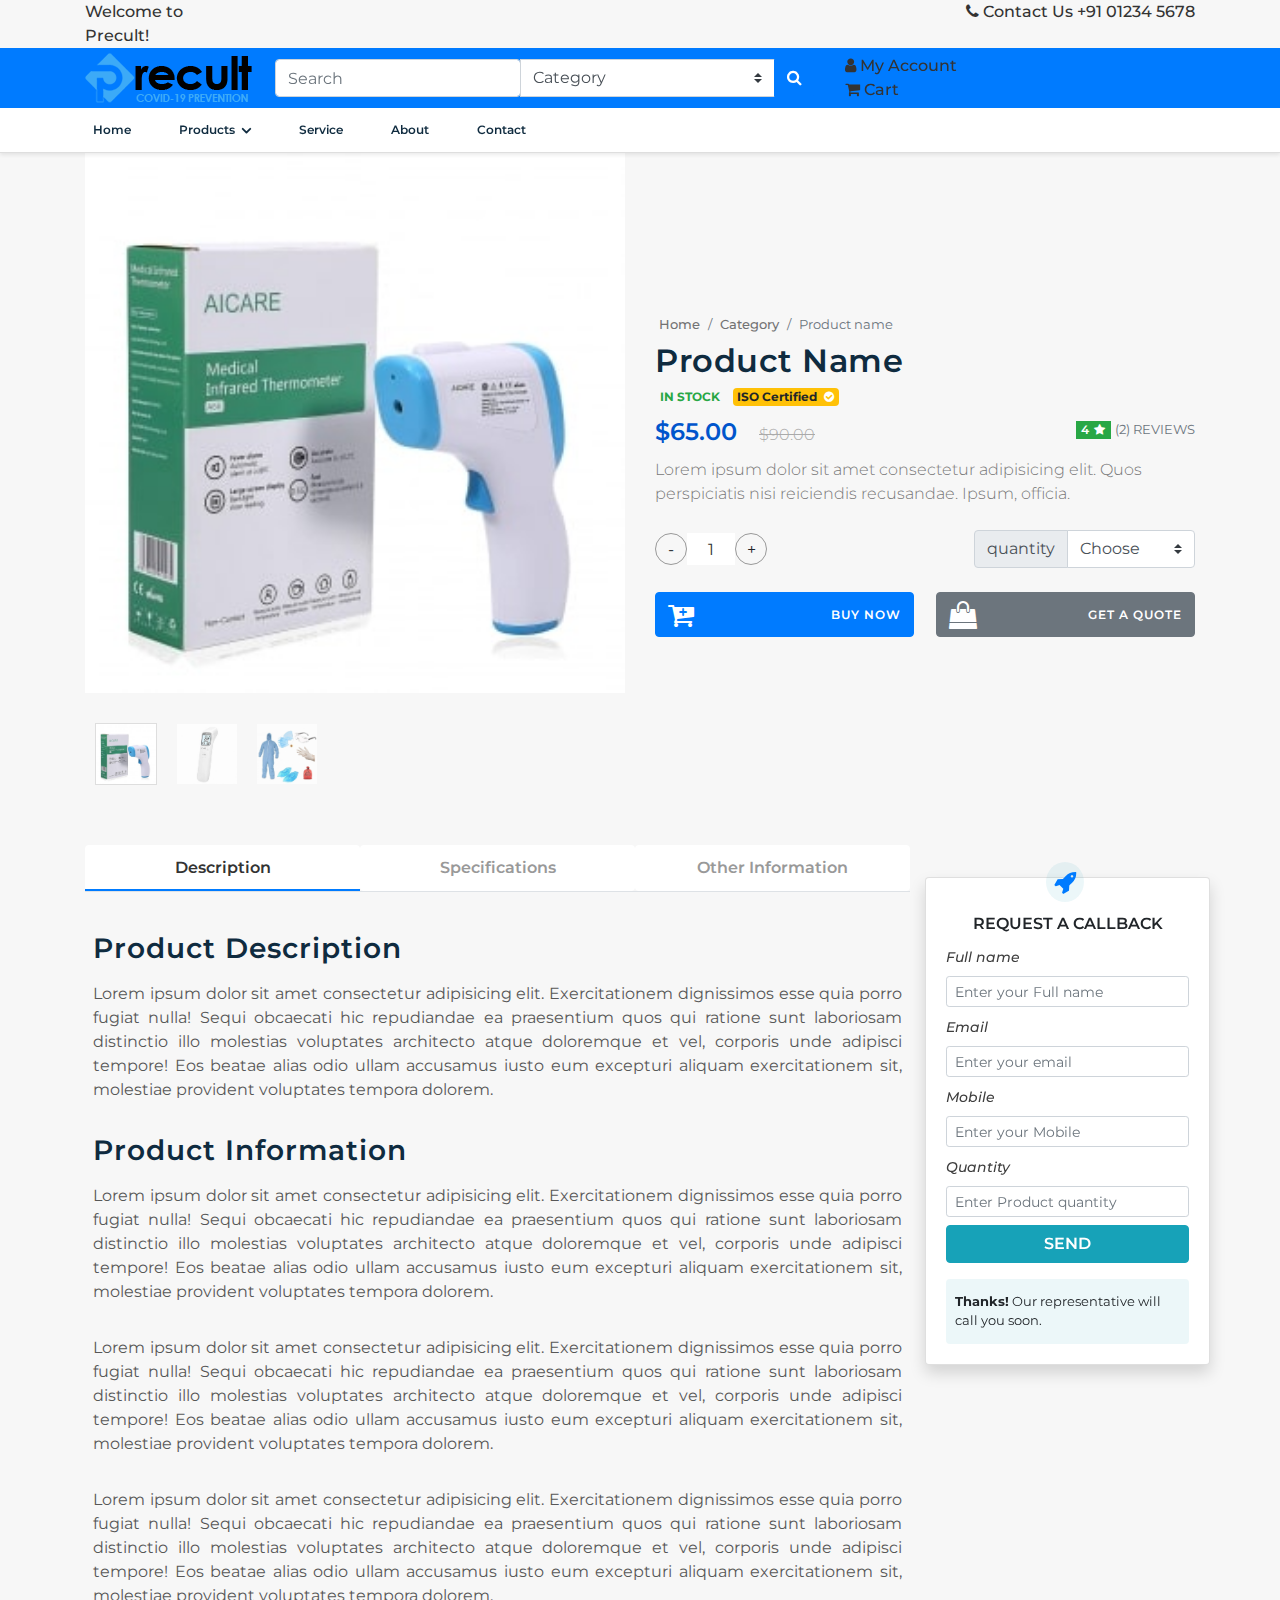
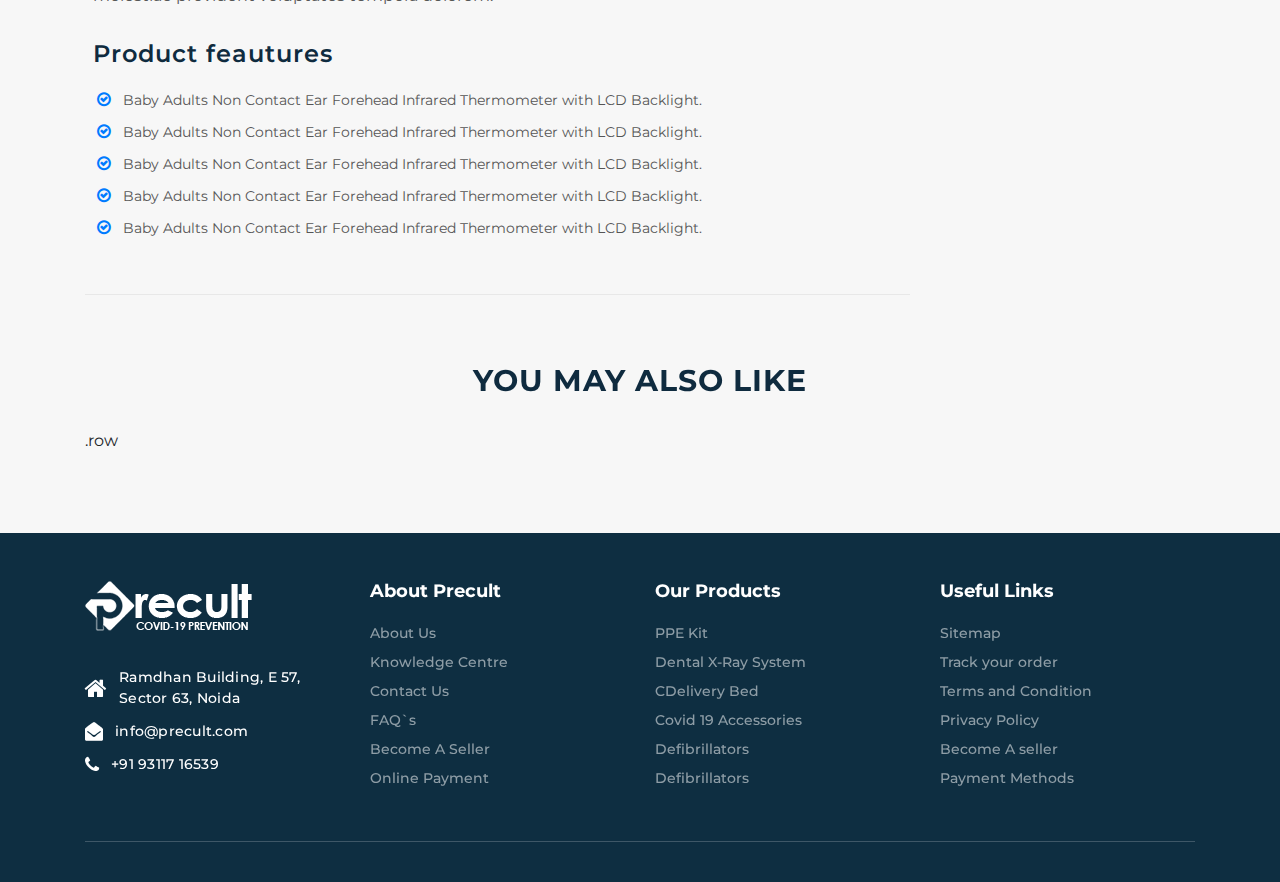
==== product.html @ 6c875022 "Initial commit" ====
<!DOCTYPE html>
<html lang="en">

<head>
    <meta charset="UTF-8">
    <meta name="viewport" content="width=device-width, initial-scale=1.0">
    <title>Precult - Title Home page</title>
    <!--bootstrap css -->
    <link rel="stylesheet" href="style/bootstrap.min.css">
    <!--owl carousel -->
    <link rel="stylesheet" href="style/owl.carousel.min.css">
    <!-- fonts -->
    <link href="https://fonts.googleapis.com/css2?family=Montserrat:wght@300;400;500;600;700&display=swap"
        rel="stylesheet">
    <!--stylesheets-->
    <link rel="stylesheet" href="style/main.css">
    <!-- font awesome  -->
    <link rel="stylesheet" href="https://stackpath.bootstrapcdn.com/font-awesome/4.7.0/css/font-awesome.min.css">
</head>

<body>
    <header>
        <!-- header starts here  -->
        <div class="top-header">
            <div class="container">
                <div class="row">
                    <div class="col-lg-2 text-left">
                        <a href="./" class="top-link">Welcome to Precult!</a>
                    </div>
                    <div class="col-lg-4 ml-auto text-right">
                        <a href="#" class="top-link contact"><i class="fa fa-phone"></i> Contact Us <span>+91 01234
                                5678</span></a>
                    </div>
                </div>
            </div>
        </div>
        <div class="main-header">
            <div class="container">
                <div class="row align-items-center">
                    <div class="col-lg-2">
                        <!-- logo -->
                        <div class="logo">
                            <picture>
                                <a href="./">
                                    <img src="./assets/img/logo.png" alt="Logo">
                                </a>
                            </picture>
                        </div>
                    </div>
                    <div class="col-lg-6">
                        <!--- form search-->
                        <div class="form-search">
                            <form action="#search" method="get">
                                <div class="input-group">
                                    <div class="input-group-prepend">
                                        <input type="text" class="form-control" placeholder="Search"
                                            aria-label="Search keywords terms here precult" name="search-keywords"
                                            id="">
                                    </div>
                                    <select class="custom-select" id="inputGroupSelect01">
                                        <option selected>Category</option>
                                        <option value="1">Tools</option>
                                        <option value="2">Covid 19</option>
                                        <option value="3">Machinery</option>
                                        <option value="4">Medical</option>
                                    </select>
                                    <div class="input-group-append">
                                        <button type="submit" class="btn btn-primary"><i
                                                class="fa fa-search"></i></button>
                                    </div>
                                </div>
                            </form>
                        </div>
                    </div>
                    <div class="col-lg-4">
                        <div class="right-nav">
                            <div class="s-nav-item">



                                <a href="javascript:void(0)" class="s-link">
                                    <span>
                                        <i class="fa-user fa"></i>
                                    </span>
                                    My Account
                                </a>
                            </div>
                            <div class="s-nav-item">

                                <a href="javascript:void(0)" class="s-link dropdown">
                                    <span>
                                        <i class="fa-shopping-cart fa"></i>
                                    </span>
                                    Cart
                                </a>

                            </div>
                        </div>
                    </div>
                </div>
            </div>
        </div>
        <div class="sub-header">
            <nav class="navbar navbar-expand-lg navbar-light">
                <div class="container">
                    <button class="navbar-toggler" type="button" data-toggle="collapse" data-target="#subheader"
                        aria-controls="navbarNavDropdown" aria-expanded="false" aria-label="Toggle navigation">
                        <span class="navbar-toggler-icon"></span>
                    </button>
                    <div class="collapse navbar-collapse" id="subheader">
                        <ul class="navbar-nav">
                            <li class="nav-item active">
                                <a class="nav-link" href="./">Home <span class="sr-only">(current)</span></a>
                            </li>
                            <li class="nav-item dropdown dropper">
                                <a class="nav-link dropdown-toggle" href="#" id="dropdown-cat" role="button"
                                    data-toggle="dropdown" aria-haspopup="true" aria-expanded="false">
                                    Products
                                </a>
                                <!--- dropdown menu-->
                                <div class="dropdown-menu dropdown-wide" aria-labelledby="dropdown-cat">
                                    <div class="mega-menu px-3">
                                        <div class="container">
                                            <div class="row">
                                                <div class="col-md-3 col-sm-6">
                                                    <h5 class="header"><i class="fa fa-cogs"></i> Machine</h5>
                                                    <ul class="nav flex-column">
                                                        <li class="nav-item">
                                                            <a href="#" class="nav-link">
                                                                CT Scan
                                                            </a>
                                                        </li>
                                                        <li class="nav-item">
                                                            <a href="#" class="nav-link">
                                                                CT Scan
                                                            </a>
                                                        </li>
                                                        <li class="nav-item">
                                                            <a href="#" class="nav-link">
                                                                CT Scan
                                                            </a>
                                                        </li>
                                                        <li class="nav-item">
                                                            <a href="#" class="nav-link">
                                                                CT Scan
                                                            </a>
                                                        </li>
                                                        <li class="nav-item">
                                                            <a href="#" class="nav-link">
                                                                Xray Scan
                                                            </a>
                                                        </li>
                                                        <li class="nav-item">
                                                            <a href="#" class="nav-link">
                                                                MRI Machine
                                                            </a>
                                                        </li>
                                                        <li class="nav-item">
                                                            <a href="#" class="nav-link">
                                                                Pulsometer
                                                            </a>
                                                        </li>
                                                        <li class="nav-item">
                                                            <a href="#" class="nav-link">
                                                                See all <i class="fa fa-long-arrow-right"></i>
                                                            </a>
                                                        </li>
                                                    </ul>
                                                </div>
                                                <div class="col-md-3 col-sm-6">
                                                    <h5 class="header"><i class="fa fa-sun-o"></i> Covid 19</h5>
                                                    <ul class="nav flex-column">
                                                        <li class="nav-item">
                                                            <a href="#" class="nav-link">
                                                                CT Scan
                                                            </a>
                                                        </li>
                                                        <li class="nav-item">
                                                            <a href="#" class="nav-link">
                                                                Xray Scan
                                                            </a>
                                                        </li>
                                                        <li class="nav-item">
                                                            <a href="#" class="nav-link">
                                                                MRI Machine
                                                            </a>
                                                        </li>
                                                        <li class="nav-item">
                                                            <a href="#" class="nav-link">
                                                                Pulsometer
                                                            </a>
                                                        </li>
                                                        <li class="nav-item">
                                                            <a href="#" class="nav-link">
                                                                See all <i class="fa fa-long-arrow-right"></i>
                                                            </a>
                                                        </li>
                                                    </ul>
                                                </div>
                                                <div class="col-md-3 col-sm-6">
                                                    <h5 class="header"><i class="fa fa-cog"></i> Equipment</h5>
                                                    <ul class="nav flex-column">
                                                        <li class="nav-item">
                                                            <a href="#" class="nav-link">
                                                                CT Scan
                                                            </a>
                                                        </li>
                                                        <li class="nav-item">
                                                            <a href="#" class="nav-link">
                                                                Xray Scan
                                                            </a>
                                                        </li>
                                                        <li class="nav-item">
                                                            <a href="#" class="nav-link">
                                                                MRI Machine
                                                            </a>
                                                        </li>
                                                        <li class="nav-item">
                                                            <a href="#" class="nav-link">
                                                                Pulsometer
                                                            </a>
                                                        </li>
                                                        <li class="nav-item">
                                                            <a href="#" class="nav-link">
                                                                See all <i class="fa fa-long-arrow-right"></i>
                                                            </a>
                                                        </li>
                                                    </ul>
                                                </div>
                                                <div class="col-md-3 col-sm-6">
                                                    <h5 class="header"><i class="fa fa-cog"></i> Refurbished</h5>
                                                    <ul class="nav flex-column">
                                                        <li class="nav-item">
                                                            <a href="#" class="nav-link">
                                                                CT Scan
                                                            </a>
                                                        </li>
                                                        <li class="nav-item">
                                                            <a href="#" class="nav-link">
                                                                Xray Scan
                                                            </a>
                                                        </li>
                                                        <li class="nav-item">
                                                            <a href="#" class="nav-link">
                                                                MRI Machine
                                                            </a>
                                                        </li>
                                                        <li class="nav-item">
                                                            <a href="#" class="nav-link">
                                                                Pulsometer
                                                            </a>
                                                        </li>
                                                        <li class="nav-item">
                                                            <a href="#" class="nav-link">
                                                                See all <i class="fa fa-long-arrow-right"></i>
                                                            </a>
                                                        </li>
                                                    </ul>
                                                </div>
                                                <div class=" d-none col-md-3 col-sm-6">
                                                    <picture>
                                                        <img src="./assets/img/Blue and Yellow Be Ready to Fight Covid-19 Instagram Post.jpg"
                                                            alt="Blue and Yellow Be Ready to Fight Covid-19 Instagram Post"
                                                            class="img-fluid">
                                                    </picture>
                                                </div>
                                            </div>
                                        </div>
                                    </div>
                                </div>
                            </li>
                            <li class="nav-item">
                                <a class="nav-link" href="#">Service</a>
                            </li>
                            <li class="nav-item">
                                <a class="nav-link" href="#">About</a>
                            </li>
                            <li class="nav-item">
                                <a class="nav-link" href="#">Contact</a>
                            </li>

                        </ul>
                    </div>
                </div>
            </nav>
        </div>
    </header>
    <!-- main content here  -->
    <main>
        <section class="product-body">
            <div class="container">
               <div class="row align-items-center">
                   <div class="col-md-6">
                        <div class="product-img-slider">
                            <!--- owl carousel starts here -->
                            <div class="owl-theme owl-carousel" id="product-img-slider"  data-slider-id="1">
                                <div class="product-img">
                                    <img src="./assets/img/product.jpg" alt="keywords">
                                </div>
                                <div class="product-img">
                                    <img src="./assets/img/product2.jpg" alt="keywords">
                                </div>
                                <div class="product-img">
                                    <img src="./assets/img/product4.jpg" alt="keywords">
                                </div>
                            </div>
                            <!--- owl thumbs here -->
                            <div class="owl-thumbs" data-slider-id="1">
                                <button class="owl-thumb-item active"><img src="assets/img/product.jpg" alt=""></button>
                                <button class="owl-thumb-item"><img src="assets/img/product2.jpg" alt=""></button>
                                <button class="owl-thumb-item"><img src="assets/img/product4.jpg" alt=""></button>
                            </div>
                        </div>
                   </div>
                   <div class="col-md-6">
                       <div class="product-detail">
                            <nav aria-label="breadcrumb">
                                <ol class="breadcrumb justify-content-start small mb-1">
                                    <li class="breadcrumb-item"><a href="/">Home</a></li>
                                    <li class="breadcrumb-item"><a href="/">Category</a></li>
                                    <li class="breadcrumb-item active text-truncate" aria-current="page">Product name</li>
                                </ol>
                            </nav>
                            <div class="product-title">
                                <h1>Product Name</h1>
                            </div>
                            <div class="availabily">
                                <span class="badge badge-lg text-success text-uppercase">IN STOCK</span>
                                <span class="badge badge-warning badge-lg ml-2">ISO Certified <i class="fa ml-1 fa-check-circle text-white"></i> </span>
                            </div>

                            <div class="d-flex align-items-center mb-2 justify-content-between flex-column flex-sm-row">
                                <!--price-->
                                <ul class="price list-inline m-0">
                                  <li class="list-inline-item og-price strong b">$65.00</li>
                                  <li class="list-inline-item old-price">$90.00</li>
                                </ul>
                                <!--rating-->
                                <div class="review d-flex align-items-center">
                                  <div class="card-subtitle rating">
                                    <span class="rating-star badge badge-success">4 <i class="fa fa-star"></i></span>
                                    <span class="count text-muted small"> (2) REVIEWS</span>
                                  </div>
                                </div>
                            </div>
                            <!-- short product description -->
                            <div class="product-short-desc">
                                <p>
                                    Lorem ipsum dolor sit amet consectetur adipisicing elit. Quos perspiciatis nisi reiciendis recusandae. Ipsum, officia.
                                </p>
                            </div>

                            <!-- quantity -->
                            <div class="d-flex align-items-center justify-content-between my-4">
                                <div class="quantity d-flex align-items-center justify-content-around">
                                  <div class="dec-btn">-</div>
                                  <input type="text" value="1" class="quantity-no">
                                  <div class="inc-btn">+</div>
                                </div>
                        
                                <div class="input-group qtty">
                                  <div class="input-group-prepend">
                                    <label class="input-group-text" for="qty">quantity</label>
                                  </div>
                                  <!-- qty  -->
                                  <select class="custom-select" id="qty">
                                    <option selected="">Choose</option>
                                    <option value="1">25</option>
                                    <option value="2">30</option>
                                    <option value="3">100</option>
                                    <option value="4">500</option>
                                    <option value="5">1000</option>
                                  </select>
                                </div>
                            </div>

                            <!--- action buttons -->
                            <div class="action-buttons d-flex justify-content-between align-items-center">
                                <button class="btn btn-primary"><i class="fa fa-cart-plus"></i>Buy Now</button>
                                <button class="btn btn-secondary"><i class="fa fa-shopping-bag"></i>get a quote</button>
                            </div>
                            
                       </div>
                   </div>
               </div> <!-- ./row --->

               <div class="product-information">
                   <div class="row">
                       <div class="col-xl-9">
                            <ul class="nav nav-pills border-bottom nav-justified" id="product-tab" role="tablist">
                                <li class="nav-item" role="presentation">
                                    <a class="nav-link active" id="description-link" data-toggle="tab" href="#description" role="tab" aria-selected="true">Description</a>
                                </li>
                                <li class="nav-item" role="presentation">
                                    <a class="nav-link" id="specification-link" data-toggle="tab" href="#specification" role="tab" aria-selected="false">Specifications</a>
                                </li>
                                <li class="nav-item" role="presentation">
                                    <a class="nav-link" id="info-link" data-toggle="tab" href="#info" role="tab" aria-selected="false">Other Information</a>
                                </li>
                            </ul>
                            <div class="tab-content" id="product-content">
                                <!--- description -->
                                <div class="tab-pane fade show active" id="description" role="tabpanel">
                                    <div class="product-info-wrap">
                                        <h3 class="title">Product Description</h3>
                                        <p>Lorem ipsum dolor sit amet consectetur adipisicing elit. Exercitationem dignissimos esse quia porro fugiat nulla! Sequi obcaecati hic repudiandae ea praesentium quos qui ratione sunt laboriosam distinctio illo molestias voluptates architecto atque doloremque et vel, corporis unde adipisci tempore! Eos beatae alias odio ullam accusamus iusto eum excepturi aliquam exercitationem sit, molestiae provident voluptates tempora dolorem.</p>
                                        <h3 class="title">Product Information</h3>
                                        <p>Lorem  ipsum dolor sit amet consectetur adipisicing elit. Exercitationem dignissimos esse quia porro fugiat nulla! Sequi obcaecati hic repudiandae ea praesentium quos qui ratione sunt laboriosam distinctio illo molestias voluptates architecto atque doloremque et vel, corporis unde adipisci tempore! Eos beatae alias odio ullam accusamus iusto eum excepturi aliquam exercitationem sit, molestiae provident voluptates tempora dolorem.</p>
                                        <p>Lorem  ipsum dolor sit amet consectetur adipisicing elit. Exercitationem dignissimos esse quia porro fugiat nulla! Sequi obcaecati hic repudiandae ea praesentium quos qui ratione sunt laboriosam distinctio illo molestias voluptates architecto atque doloremque et vel, corporis unde adipisci tempore! Eos beatae alias odio ullam accusamus iusto eum excepturi aliquam exercitationem sit, molestiae provident voluptates tempora dolorem.</p>
                                        <p>Lorem  ipsum dolor sit amet consectetur adipisicing elit. Exercitationem dignissimos esse quia porro fugiat nulla! Sequi obcaecati hic repudiandae ea praesentium quos qui ratione sunt laboriosam distinctio illo molestias voluptates architecto atque doloremque et vel, corporis unde adipisci tempore! Eos beatae alias odio ullam accusamus iusto eum excepturi aliquam exercitationem sit, molestiae provident voluptates tempora dolorem.</p>
                                        <h4 class="title">Product feautures</h4>
                                        <ul class="list-group feature-list">
                                            <li> <i class="fa  fa-check-circle-o"></i> <span>Baby Adults Non Contact Ear Forehead Infrared Thermometer with LCD Backlight.</span></li>
                                            <li> <i class="fa  fa-check-circle-o"></i> <span>Baby Adults Non Contact Ear Forehead Infrared Thermometer with LCD Backlight.</span></li>
                                            <li> <i class="fa  fa-check-circle-o"></i> <span>Baby Adults Non Contact Ear Forehead Infrared Thermometer with LCD Backlight.</span></li>
                                            <li> <i class="fa  fa-check-circle-o"></i> <span>Baby Adults Non Contact Ear Forehead Infrared Thermometer with LCD Backlight.</span></li>
                                            <li> <i class="fa  fa-check-circle-o"></i> <span>Baby Adults Non Contact Ear Forehead Infrared Thermometer with LCD Backlight.</span></li>
                                        </ul>
                                    </div>
                                </div>
                                <!--- specification -->
                                <div class="tab-pane fade " id="specification" role="tabpanel">
                                    <div class="product-info-wrap">
                                        <table class="table table-hover table-bordered mt-4">
                                            <tbody>
                                                <tr>
                                                  <th scope="row">Item type</th>
                                                  <td> digital thermometer</td>
                                                 
                                                </tr>
                                                <tr>
                                                  <th scope="row">Material</th>
                                                  <td>: PP</td>
                                                 
                                                </tr>
                                                <tr>
                                                  <th scope="row">Color</th>
                                                  <td>random color</td>
                                                </tr>
                                                <tr>
                                                  <th scope="row">Size</th>
                                                  <td>about 14.9x7.7x4.3cm</td>
                                                </tr>
                                                <tr>
                                                  <th scope="row">Body temperature</th>
                                                  <td>32℃~42.5℃</td>
                                                </tr>
                                                <tr>
                                                  <th scope="row">Item temperature</th>
                                                  <td> 0℃~80℃</td>
                                                </tr>
                                                <tr>
                                                  <th scope="row">Memory data   </th>
                                                  <td>32 groups (recycled)</td>
                                                </tr>
                                                <tr>
                                                  <th scope="row">Body temperature</th>
                                                  <td>32℃~42.5℃</td>
                                                </tr>
                                                <tr>
                                                  <th scope="row">Item temperature</th>
                                                  <td> 0℃~80℃</td>
                                                </tr>
                                                <tr>
                                                  <th scope="row">Memory data   </th>
                                                  <td>32 groups (recycled)</td>
                                                </tr>
                                              </tbody>
                                        </table>
                                    </div>
                                </div>
                                <!--- other info -->

                                <div class="tab-pane fade" id="info" role="tabpanel">
                                  <div class="product-info-wrap">
                                    <table class="table table-bordered mt-4">
                                        <tbody>
                                            <tr>
                                              <th scope="row">Product Dimensions </th>
                                              <td>32 x 10 x 8 cm </td>
                                             
                                            </tr>
                                            <tr>
                                              <th scope="row">Item part number  </th>
                                              <td> 15848633191276</td>
                                            </tr>
                                            <tr>
                                              <th scope="row">ASIN   </th>
                                              <td> B086DB8YMX</td>
                                            </tr>
                                            <tr>
                                              <th scope="row">Item part number  </th>
                                              <td> 16546516546465</td>
                                            </tr>
                                        </tbody>
                                    </table>
                                  </div>
                                </div>
                            </div>
                       </div>
                       <div class="col-xl-3 px-3 px-md-0">
                          <div class="sticky-card">
                            <div class="card shadow">
                                <div class="card-body">
                                    <span class="badge rounded-circle mx-auto bg-light-info">
                                        <i class="fa fa-rocket fa-2x "></i>
                                    </span>
                                     <h6 class="card-title text-center">
                                     Request A Callback
                                     </h6>
                                     <form class="req-call-back" action="#">
                                         <div class="form-group">
                                             <label for="name">Full name</label>
                                             <input type="text" class="form-control form-control-sm" id="name" placeholder="Enter your Full name">
                                         </div>
                                         <div class="form-group">
                                             <label for="Email">Email</label>
                                             <input type="email" class="form-control form-control-sm" id="Email" placeholder="Enter your email">
                                         </div>
                                         <div class="form-group">
                                             <label for="Mobile">Mobile</label>
                                             <input type="tel" class="form-control form-control-sm" id="Mobile" placeholder="Enter your Mobile">
                                         </div>
                                         <div class="form-group">
                                             <label for="Mobile">Quantity</label>
                                             <input type="number" class="form-control form-control-sm" id="Mobile" placeholder="Enter Product quantity">
                                         </div>
                                         <div class="form-group mb-0">
                                             <input type="submit" value="Send" class="btn btn-block btn-info text-uppercase">
                                         </div>
                                    </form>
                                    <div class="alert mt-3 mb-0 small bg-light-info px-2 fade show" role="alert">
                                        <strong>Thanks!</strong> Our representative will call you soon.
                                        
                                    </div>
                                </div>
                            </div>
                          </div>
                       </div>
                   </div> <!---./row -->
               </div>
            </div>
        </section>
        <section class="related-products">
            <div class="container"> 
                <div class="row">   
                    <div class="col-12">
                        <div class="section-header">
                            <h2>You may also like</h2>
                        </div>
                    </div>
                </div>
                .row
            </div>
        </section>

    </main>

</main><!-- main ends here -->
<!-- footer starts here  -->
<footer class="footer">
    <div class="container">
        <div class="row">
            <div class="col-lg-3 col-md-6 col-sm-12">
                <div class="footer-menu">
                    <div class="logo">
                        <a href="./">
                            <img class="img-fluid" src="./assets/img/logo-white.png" alt="Logo">
                        </a>
                    </div>
                    <ul class="list-type">
                        <li class="list-item">
                            <i class="fa fa-home"></i>
                            <span>
                                Ramdhan Building,  E 57,   Sector 63, Noida
                            </span>
                        </li>
                       
                        <li class="list-item">
                            <i class="fa fa-envelope-open"></i>
                            <span>info@precult.com</span>
                        </li>

                        <li class="list-item">
                            <i class="fa fa-phone"></i>
                            <span>+91 93117 16539</span>
                        </li>
                    </ul>
                </div>
            </div>
            <div class="col-lg-3 col-md-6 col-sm-12">
                <div class="footer-menu">
                    <h5>About Precult</h5>
                    <ul class="nav flex-column">
                        <li class="nav-item">
                            <a href="#" class="nav-link">About Us</a>
                        </li>
                        <li class="nav-item">
                            <a href="#" class="nav-link">Knowledge Centre</a>
                        </li>
                        <li class="nav-item">
                            <a href="#" class="nav-link">Contact Us</a>
                        </li>
                        <li class="nav-item">
                            <a href="#" class="nav-link">FAQ`s</a>
                        </li>
                        <li class="nav-item">
                            <a href="#" class="nav-link">Become A Seller</a>
                        </li>
                        <li class="nav-item">
                            <a href="#" class="nav-link">Online Payment</a>
                        </li>
                    </ul>
                </div>
            </div>
            <div class="col-lg-3 col-md-6 col-sm-12">
                <div class="footer-menu">
                    <h5>Our Products</h5>
                    <ul class="nav flex-column">
                        <li class="nav-item">
                            <a href="#" class="nav-link">PPE Kit</a>
                        </li>
                        <li class="nav-item">
                            <a href="#" class="nav-link">Dental X-Ray System</a>
                        </li>
                        <li class="nav-item">
                            <a href="#" class="nav-link">CDelivery Bed</a>
                        </li>
                        <li class="nav-item">
                            <a href="#" class="nav-link">Covid 19 Accessories</a>
                        </li>
                        <li class="nav-item">
                            <a href="#" class="nav-link">Defibrillators</a>
                        </li>
                        <li class="nav-item">
                            <a href="#" class="nav-link">Defibrillators</a>
                        </li>
                    </ul>
                </div>
            </div>
            <div class="col-lg-3 col-md-6 col-sm-12">
                <div class="footer-menu">
                    <h5>Useful Links</h5>
                    <ul class="nav flex-column">
                        <li class="nav-item">
                            <a href="#" class="nav-link">Sitemap</a>
                        </li>
                        <li class="nav-item">
                            <a href="#" class="nav-link">Track your order</a>
                        </li>
                        <li class="nav-item">
                            <a href="#" class="nav-link">Terms and Condition</a>
                        </li>
                        <li class="nav-item">
                            <a href="#" class="nav-link">Privacy Policy</a>
                        </li>
                        <li class="nav-item">
                            <a href="#" class="nav-link">Become A seller</a>
                        </li>
                        <li class="nav-item">
                            <a href="#" class="nav-link">Payment Methods</a>
                        </li>
                    </ul>
                </div>
            </div>
        </div> <!---- row -->
        <div class="footer-lower">
            <div class="row">
                
            </div>
        </div>
    </div>
</footer>
<!-- body ends here -->

<!---- scripts -->
<script src="https://code.jquery.com/jquery-3.5.1.min.js"></script>
<script src="https://cdn.jsdelivr.net/npm/bootstrap@4.5.3/dist/js/bootstrap.bundle.min.js"></script>
<script src="js/owl.carousel.min.js"></script>

<script src="js/precult.js"></script>
</body>

</html>
---- style/main.css ----
.bg-light-primary {
  background-color: #4582ec15;
}

.bg-light-success {
  background-color: #02b87515;
}

.bg-light-info {
  background-color: #17a2b815;
}

.bg-light-warning {
  background-color: #f0ad4e15;
}

.bg-light-danger {
  background-color: #d9534f1;
}

@-webkit-keyframes slide-in-top {
  0% {
    -webkit-transform: translateY(-1000px);
    transform: translateY(-1000px);
    opacity: 0;
  }
  100% {
    -webkit-transform: translateY(0);
    transform: translateY(0);
    opacity: 1;
  }
}

@keyframes slide-in-top {
  0% {
    -webkit-transform: translateY(-1000px);
    transform: translateY(-1000px);
    opacity: 0;
  }
  100% {
    -webkit-transform: translateY(0);
    transform: translateY(0);
    opacity: 1;
  }
}

*,
*::before,
*::after {
  padding: 0;
  margin: 0;
  -webkit-box-sizing: border-box;
          box-sizing: border-box;
}

body {
  font-family: "Montserrat", sans-serif !important;
  background: #f7f7f7;
}

body .t-primary {
  color: #007bff;
}

body a {
  color: #333;
  font-weight: 500;
  text-decoration: none;
}

body .btn-primary {
  background-color: #007bff;
  border-color: #007bff;
}

body .btn,
body button.btn,
body a.btn {
  font-weight: 600;
}

body .btn.focus,
body .btn:focus {
  outline: none !important;
  -webkit-box-shadow: none !important;
          box-shadow: none !important;
}

body.header-stick {
  padding-top: 60px;
}

body.scroll-lock {
  overflow-y: hidden;
}

@media (min-width: 1300px) {
  .container, .container-lg, .container-md, .container-sm, .container-xl {
    max-width: 1260px;
  }
}

header .blur-bg {
  position: fixed;
  top: 0;
  left: 0;
  z-index: 5;
  width: 100%;
  height: 100vh;
  pointer-events: none;
  opacity: 0;
  -webkit-transition: 0.3s ease;
  transition: 0.3s ease;
  background: #0008;
  -webkit-backdrop-filter: blur(1px);
          backdrop-filter: blur(1px);
}

header .blur-bg.active {
  pointer-events: all;
  opacity: 1;
}

header .main-header {
  display: -webkit-box;
  display: -ms-flexbox;
  display: flex;
  -webkit-box-pack: center;
      -ms-flex-pack: center;
          justify-content: center;
  -webkit-box-align: center;
      -ms-flex-align: center;
          align-items: center;
  background: #007bff;
  height: 60px;
  position: relative;
  z-index: 99;
}

header .main-header .nav-container {
  display: -webkit-box;
  display: -ms-flexbox;
  display: flex;
  -webkit-box-align: center;
      -ms-flex-align: center;
          align-items: center;
  -webkit-box-pack: justify;
      -ms-flex-pack: justify;
          justify-content: space-between;
  position: relative;
}

header .main-header .nav-container .logo {
  padding: 0.75rem 1.5rem 0.75rem 0;
  max-width: 170px;
  margin-right: 1rem;
  -webkit-box-align: center;
      -ms-flex-align: center;
          align-items: center;
}

header .main-header .nav-container .logo .button-menu {
  margin-right: .5rem;
}

header .main-header .nav-container .logo .button-menu .navbar-toggle-icon {
  padding: 8px;
  background: none;
  border: 0;
}

header .main-header .nav-container .logo .button-menu .navbar-toggle-icon:focus {
  outline: 0px;
}

header .main-header .nav-container .logo .button-menu .navbar-toggle-icon .icon-bar {
  width: 26px;
  height: 2px;
  background-color: #fffc;
  display: block;
  -webkit-transition: all 0.29s;
  transition: all 0.29s;
  margin-top: 6px;
  border-radius: 2px;
}

header .main-header .nav-container .logo .button-menu .navbar-toggle-icon .top-bar {
  -webkit-transform: rotate(45deg);
          transform: rotate(45deg);
  -webkit-transform-origin: 10% 180%;
          transform-origin: 10% 180%;
}

header .main-header .nav-container .logo .button-menu .navbar-toggle-icon .middle-bar {
  -webkit-transform: translate(-300px);
          transform: translate(-300px);
}

header .main-header .nav-container .logo .button-menu .navbar-toggle-icon .bottom-bar {
  -webkit-transform: rotate(-45deg);
          transform: rotate(-45deg);
  -webkit-transform-origin: 10% -50%;
          transform-origin: 10% -50%;
}

header .main-header .nav-container .logo .button-menu .navbar-toggle-icon.collapsed .top-bar {
  -webkit-transform: rotate(0);
          transform: rotate(0);
}

header .main-header .nav-container .logo .button-menu .navbar-toggle-icon.collapsed .middle-bar {
  -webkit-transform: translate(0px);
          transform: translate(0px);
}

header .main-header .nav-container .logo .button-menu .navbar-toggle-icon.collapsed .bottom-bar {
  -webkit-transform: rotate(0);
          transform: rotate(0);
}

header .main-header .nav-container .logo img {
  max-width: 100%;
  -webkit-filter: brightness(20);
          filter: brightness(20);
}

@media only screen and (max-width: 768px) {
  header .main-header .nav-container .logo {
    padding: 0.15rem 1.5rem 0.15rem 0;
    max-width: 170px;
    margin-right: 0rem;
  }
}

header .main-header .nav-container .form-search {
  display: -webkit-box;
  display: -ms-flexbox;
  display: flex;
  -ms-flex-preferred-size: 55%;
      flex-basis: 55%;
  margin: 0 auto;
}

@media only screen and (max-width: 992px) {
  header .main-header .nav-container .form-search {
    -ms-flex-preferred-size: 60%;
        flex-basis: 60%;
  }
}

@media only screen and (max-width: 768px) {
  header .main-header .nav-container .form-search {
    position: absolute;
    left: 0;
    right: 0;
    top: 100%;
    padding: 1rem;
    background: #fff;
    -webkit-box-shadow: 0 2px 8px #0002;
            box-shadow: 0 2px 8px #0002;
    margin-top: 8px;
    visibility: hidden;
    -webkit-transition: 0.3s ease transform;
    transition: 0.3s ease transform;
    -webkit-transform: translateY(-150%);
            transform: translateY(-150%);
  }
  header .main-header .nav-container .form-search.active {
    visibility: visible;
    -webkit-transform: translateY(0%);
            transform: translateY(0%);
  }
}

header .main-header .nav-container .form-search .search-form-in {
  width: 95%;
}

@media only screen and (max-width: 768px) {
  header .main-header .nav-container .form-search .search-form-in {
    width: 100%;
    display: -webkit-box;
    display: -ms-flexbox;
    display: flex;
    -webkit-box-pack: center;
        -ms-flex-pack: center;
            justify-content: center;
  }
}

header .main-header .nav-container .form-search .input-group {
  color: #0F2B3F;
  font-size: 13px;
}

@media only screen and (max-width: 992px) {
  header .main-header .nav-container .form-search .input-group {
    font-size: 12px;
    -ms-flex-wrap: nowrap;
        flex-wrap: nowrap;
  }
}

header .main-header .nav-container .form-search .input-group .form-control,
header .main-header .nav-container .form-search .input-group .custom-select,
header .main-header .nav-container .form-search .input-group .btn.btn-primary {
  background: #fff;
  border-color: #e5e5e5;
}

header .main-header .nav-container .form-search .input-group .form-control:focus,
header .main-header .nav-container .form-search .input-group .custom-select:focus,
header .main-header .nav-container .form-search .input-group .btn.btn-primary:focus {
  -webkit-box-shadow: none;
          box-shadow: none;
}

header .main-header .nav-container .form-search .input-group .form-control:active,
header .main-header .nav-container .form-search .input-group .custom-select:active,
header .main-header .nav-container .form-search .input-group .btn.btn-primary:active {
  -webkit-box-shadow: none;
          box-shadow: none;
}

header .main-header .nav-container .form-search .input-group .input-group-prepend {
  -ms-flex-preferred-size: 50%;
      flex-basis: 50%;
}

@media only screen and (max-width: 768px) {
  header .main-header .nav-container .form-search .input-group .input-group-prepend {
    -webkit-box-flex: 1;
        -ms-flex-positive: 1;
            flex-grow: 1;
  }
}

header .main-header .nav-container .form-search .input-group .form-control {
  height: 38px;
  border-radius: 0;
  font-size: 13px;
}

header .main-header .nav-container .form-search .input-group .custom-select {
  max-width: 25%;
  height: 38px;
  border-radius: 0;
  min-width: 150px;
  font-size: inherit;
  padding-left: 1.25rem;
  background: #fff url("data:image/svg+xml,%3Csvg width='11' height='7' viewBox='0 0 11 7' fill='none' xmlns='http://www.w3.org/2000/svg'%3E%3Cpath d='M1.92857 0.875L5.5 4.44643L9.07143 0.875L10.5 1.58929L5.5 6.58929L0.5 1.58929L1.92857 0.875Z' fill='%23252B42'/%3E%3C/svg%3E%0A") no-repeat right 0.75rem center/10px 46px;
}

header .main-header .nav-container .form-search .input-group .btn.btn-primary {
  padding: 0.25rem 1.15rem;
  height: 38px;
  border-radius: 0;
  color: #007bff;
}

header .main-header .nav-container .form-search .input-group .btn.btn-primary:active {
  -webkit-box-shadow: none;
          box-shadow: none;
}

header .main-header .nav-container .right-nav {
  display: -webkit-box;
  display: -ms-flexbox;
  display: flex;
  -webkit-box-pack: end;
      -ms-flex-pack: end;
          justify-content: flex-end;
}

header .main-header .nav-container .right-nav .s-nav-item {
  margin-left: 0.5rem;
  border-radius: 2rem;
  -webkit-transition: 0.3s ease background;
  transition: 0.3s ease background;
}

header .main-header .nav-container .right-nav .s-nav-item .s-link {
  font-weight: 600;
  font-size: 12px;
  padding: 0.5rem 1rem;
  text-align: center;
  letter-spacing: 0.2px;
  color: #fff;
  display: -webkit-box;
  display: -ms-flexbox;
  display: flex;
  -webkit-box-align: center;
      -ms-flex-align: center;
          align-items: center;
  text-decoration: none;
  -webkit-transition: 0.3s ease;
  transition: 0.3s ease;
}

@media only screen and (max-width: 992px) {
  header .main-header .nav-container .right-nav .s-nav-item .s-link {
    font-size: 0;
    padding: 0.5rem;
  }
}

header .main-header .nav-container .right-nav .s-nav-item .s-link span i {
  vertical-align: middle;
  font-size: 1.25rem;
  margin-right: 8px;
}

@media only screen and (max-width: 992px) {
  header .main-header .nav-container .right-nav .s-nav-item .s-link span i {
    margin-right: 0;
  }
}

header .main-header .nav-container .right-nav .s-nav-item:hover {
  background: #fff;
}

header .main-header .nav-container .right-nav .s-nav-item:hover .s-link {
  color: #0F2B3F;
}

header .main-header .nav-container .right-nav .s-nav-item:hover .s-link span i {
  color: #0F2B3F;
}

header .main-header.sticky {
  height: 55px;
  position: fixed;
  left: 0;
  top: 0;
  right: 0;
  z-index: 99;
  -webkit-box-shadow: 0 2px 6px #007bff30, 0 4px 6px #0002;
          box-shadow: 0 2px 6px #007bff30, 0 4px 6px #0002;
  -webkit-animation: slide-in-top .75s both;
  animation: slide-in-top .75s both;
}

header .sub-header {
  height: 45px;
  display: -webkit-box;
  display: -ms-flexbox;
  display: flex;
  -webkit-box-align: center;
      -ms-flex-align: center;
          align-items: center;
  position: relative;
  z-index: 9;
  background: #fff;
  border-bottom: 1px solid #dedede;
  -webkit-box-shadow: 0 2px 4px #00000015;
          box-shadow: 0 2px 4px #00000015;
}

header .sub-header .navbar {
  width: 100%;
}

header .sub-header .navbar .navbar-collapse {
  position: relative;
}

@media only screen and (max-width: 992px) {
  header .sub-header .navbar .navbar-collapse {
    position: fixed;
    top: 0;
    left: 0;
    width: 18rem;
    height: 100%;
    z-index: 95;
    background: #fff;
    -webkit-transition: 0.35s ease;
    transition: 0.35s ease;
    -webkit-transform: translate(-100%);
            transform: translate(-100%);
    padding: 5rem 1rem 3rem;
    overflow-y: auto;
    max-height: 100vh;
  }
  header .sub-header .navbar .navbar-collapse.active {
    -webkit-transform: translate(0);
            transform: translate(0);
  }
  header .sub-header .navbar .navbar-collapse ul.navbar-nav .nav-item {
    margin: 0;
    -webkit-box-orient: vertical;
    -webkit-box-direction: normal;
        -ms-flex-direction: column;
            flex-direction: column;
  }
  header .sub-header .navbar .navbar-collapse ul.navbar-nav .nav-item .nav-link {
    width: 100%;
    font-size: 13px;
    border-bottom: 1px solid #e7e7e7;
    padding: 0.75rem 0 0.75rem 0;
  }
  header .sub-header .navbar .navbar-collapse ul.navbar-nav .nav-item .nav-link::after {
    position: absolute;
    right: 1rem;
  }
}

header .sub-header .navbar .nav-item {
  margin-right: 2rem;
  display: -webkit-inline-box;
  display: -ms-inline-flexbox;
  display: inline-flex;
  -webkit-box-align: center;
      -ms-flex-align: center;
          align-items: center;
}

header .sub-header .navbar .nav-item.dropper {
  position: static;
}

header .sub-header .navbar .nav-item.dropper .dropdown-wide {
  width: 100%;
  top: 100%;
  left: 0;
  right: 0;
  margin-top: 2px;
  padding-top: 0;
  border-top: 0;
  border-bottom: 0;
  border-color: #e5e5e5;
  border-radius: 0;
  z-index: 99;
  -webkit-box-shadow: 0 4px 8px #00000015;
          box-shadow: 0 4px 8px #00000015;
}

@media only screen and (max-width: 992px) {
  header .sub-header .navbar .nav-item.dropper .dropdown-wide {
    margin: 0;
    border: 0;
    -webkit-box-shadow: none;
            box-shadow: none;
  }
}

header .sub-header .navbar .nav-item.dropper .dropdown-wide .mega-menu {
  padding-top: 1.5rem;
  padding-bottom: 1.5rem;
}

@media only screen and (max-width: 992px) {
  header .sub-header .navbar .nav-item.dropper .dropdown-wide .mega-menu {
    padding-top: .55rem;
    padding-right: 0 !important;
    padding-left: 0;
    padding-bottom: 0;
  }
  header .sub-header .navbar .nav-item.dropper .dropdown-wide .mega-menu .container {
    padding: 0;
  }
  header .sub-header .navbar .nav-item.dropper .dropdown-wide .mega-menu .container .row-cols-1 {
    padding-left: 0;
  }
  header .sub-header .navbar .nav-item.dropper .dropdown-wide .mega-menu .container .col-12,
  header .sub-header .navbar .nav-item.dropper .dropdown-wide .mega-menu .container .col {
    padding-left: 0.5rem;
    margin-bottom: 1rem;
  }
}

header .sub-header .navbar .nav-item.dropper .dropdown-wide .mega-menu .header {
  text-transform: uppercase;
  color: #0F2B3F;
  letter-spacing: 0.5px;
  font-weight: 700;
  font-size: 14px;
  margin-bottom: 0;
  padding-bottom: 0.5rem;
  border-bottom: 1px solid #dedede;
}

@media only screen and (max-width: 992px) {
  header .sub-header .navbar .nav-item.dropper .dropdown-wide .mega-menu .header {
    font-size: 12px;
    font-weight: 600;
    text-transform: unset;
  }
}

header .sub-header .navbar .nav-item.dropper .dropdown-wide .mega-menu ul.nav {
  position: relative;
  min-width: 270px;
  z-index: 9;
}

@media only screen and (max-width: 992px) {
  header .sub-header .navbar .nav-item.dropper .dropdown-wide .mega-menu ul.nav {
    min-width: auto;
  }
}

header .sub-header .navbar .nav-item.dropper .dropdown-wide .mega-menu ul.nav .nav-item {
  display: block;
  margin: 0;
}

header .sub-header .navbar .nav-item.dropper .dropdown-wide .mega-menu ul.nav .nav-item .nav-link {
  padding: 0.25rem 1rem;
  padding-left: 0;
  border-bottom: 1px solid #e5e5e5;
  border-right: 1px solid #fff;
  color: #555555;
  font-size: 12px;
  font-weight: 400;
}

@media only screen and (max-width: 992px) {
  header .sub-header .navbar .nav-item.dropper .dropdown-wide .mega-menu ul.nav .nav-item .nav-link {
    padding: 0.5rem 0;
  }
  header .sub-header .navbar .nav-item.dropper .dropdown-wide .mega-menu ul.nav .nav-item .nav-link:hover {
    background: #4582ec15;
  }
}

header .sub-header .navbar .nav-item.dropper .dropdown-wide .mega-menu ul.nav .nav-item .nav-link:hover {
  color: #007bff;
}

header .sub-header .navbar .nav-item.dropper .dropdown-wide .mega-menu ul.nav .nav-item .nav-link:last-child {
  border-bottom: 0;
}

header .sub-header .navbar .nav-item.dropdown.show .nav-link.dropdown-toggle::after {
  -webkit-transform: rotate(-180deg);
          transform: rotate(-180deg);
}

header .sub-header .navbar .nav-item .nav-link {
  color: #0F2B3F;
  font-weight: 600;
  font-size: 12px;
  font-family: "Montserrat", sans-serif;
  -webkit-transition: 0.3s ease color;
  transition: 0.3s ease color;
  display: -webkit-box;
  display: -ms-flexbox;
  display: flex;
  -webkit-box-align: center;
      -ms-flex-align: center;
          align-items: center;
}

header .sub-header .navbar .nav-item .nav-link i {
  font-size: 1rem;
  margin-left: .25rem;
}

header .sub-header .navbar .nav-item .nav-link:hover {
  color: #007bff;
}

header .sub-header .navbar .nav-item .nav-link.dropdown-toggle {
  position: relative;
}

header .sub-header .navbar .nav-item .nav-link.dropdown-toggle::after {
  content: '\f107';
  font-size: 1rem;
  font-family: 'FontAwesome';
  /* position: absolute; */
  /* right: 0; */
  border: 0;
  margin-left: 0.35rem;
  -webkit-transition: 0.25s ease;
  transition: 0.25s ease;
}

header .sub-header .navbar .nav-item .dropdown-menu {
  -webkit-box-shadow: 0 4px 8px #00000015;
          box-shadow: 0 4px 8px #00000015;
  border-radius: 0;
}

@media only screen and (max-width: 992px) {
  header .sub-header .navbar .nav-item .dropdown-menu {
    -webkit-box-shadow: none;
            box-shadow: none;
    width: 100%;
  }
}

header .sub-header .navbar .nav-item .dropdown-menu .dropdown-item {
  font-size: 13px;
  font-weight: 500;
}

@media only screen and (max-width: 992px) {
  header .sub-header .navbar .nav-item .dropdown-menu .dropdown-item {
    padding: .5rem;
    display: -webkit-box;
    display: -ms-flexbox;
    display: flex;
    -webkit-box-pack: justify;
        -ms-flex-pack: justify;
            justify-content: space-between;
    -webkit-box-align: center;
        -ms-flex-align: center;
            align-items: center;
  }
}

header .sub-header .navbar .nav-item .dropdown-menu .dropdown-item:hover {
  background: #007bff;
  color: #fff;
}

@media only screen and (max-width: 992px) {
  header .sub-header {
    height: 0;
  }
}

.hero-slider {
  position: relative;
}

.hero-slider .item {
  width: 100%;
  min-height: 280px;
  position: relative;
}

.hero-slider .item img {
  position: absolute;
  top: 0;
  right: 0;
  left: 0;
  bottom: 0;
}

.hero-slider .owl-nav {
  position: absolute;
  left: 0;
  right: 0;
  display: -webkit-box;
  display: -ms-flexbox;
  display: flex;
  -webkit-box-pack: justify;
      -ms-flex-pack: justify;
          justify-content: space-between;
  top: 50%;
  -webkit-transform: translateY(-50%);
          transform: translateY(-50%);
}

.hero-slider .owl-nav .owl-prev,
.hero-slider .owl-nav .owl-next {
  outline: none !important;
}

.hero-slider .owl-nav .owl-prev i,
.hero-slider .owl-nav .owl-next i {
  padding: 1rem .5rem;
  padding-right: 1rem;
  font-size: 1.5rem;
  color: #919191;
  background: #fff !important;
  border-top-right-radius: 25px;
  border-bottom-right-radius: 25px;
}

.hero-slider .owl-nav .owl-next i {
  border-radius: 0;
  border-top-left-radius: 30px;
  border-bottom-left-radius: 30px;
  padding-right: 0.5rem;
  padding-left: 1rem;
}

.no-cost-emi {
  margin-top: 2.54rem;
  height: 70px;
  background: #fff;
}

.no-cost-emi .axis-logo img {
  max-height: 70px;
  margin-right: 1rem;
}

.no-cost-emi h3 {
  margin-bottom: 0.5rem;
}

.no-cost-emi .list-group {
  margin: 0;
}

.no-cost-emi .list-group-item {
  border: 0;
  padding: .105rem 1rem;
  background: none;
  font-size: 12px;
  font-weight: 500;
}

.no-cost-emi .list-group-item:not(:last-child) {
  border-right: 1px solid #333;
}

.categories {
  margin-top: 2rem;
}

.categories .card {
  border: 0;
  -webkit-box-shadow: 0 4px 12px #0001;
          box-shadow: 0 4px 12px #0001;
}

@media only screen and (max-width: 992px) {
  .categories .card {
    margin-bottom: 1rem;
  }
}

.categories .card .header {
  font-weight: 700;
  font-size: 20px;
  color: #0F2B3F;
  line-height: 28px;
  /* or 133% */
  letter-spacing: 1px;
  padding-right: 3rem;
}

.categories .card p {
  font-size: 14px;
  margin-bottom: 1rem;
}

.categories .card a.btn {
  font-size: 14px;
  letter-spacing: 0.2px;
  font-weight: 600;
  padding: 0.5rem 1.15rem;
}

.categories .card img {
  position: absolute;
  bottom: 1rem;
  right: 1rem;
  max-width: 88px;
}

@media only screen and (max-width: 576px) {
  .categories {
    margin-top: 3rem;
  }
}

.category-box {
  padding: 2rem 0;
}

.category-box .card-title {
  font-weight: 600;
  color: #0F2B3F;
}

@media only screen and (max-width: 576px) {
  .category-box .card-title {
    font-size: 1rem;
  }
}

.category-box .product-cat-one {
  height: 100%;
}

.category-box .product-cat-one .card-img-top {
  margin-bottom: 1rem;
}

.category-box .product-cat-one .card-text {
  margin: 0;
}

.category-box .product-cat-one .card-text a {
  font-size: 14px;
  color: #575757;
}

@media only screen and (max-width: 768px) {
  .category-box .product-cat-one {
    height: calc(100% - 1rem);
    margin-bottom: 1rem;
  }
}

@media only screen and (max-width: 768px) {
  .category-box .col-lg-4 > .card {
    margin-bottom: 1rem;
  }
}

.category-box .product-catalog {
  margin-bottom: 1rem;
}

.category-box .product-catalog img {
  max-width: 100%;
}

.category-box .product-catalog span {
  font-size: 12px;
  color: #575757;
}

@media only screen and (max-width: 768px) {
  .category-box {
    padding: 0;
  }
}

.category-section {
  padding: 2rem 0;
}

@media only screen and (max-width: 768px) {
  .category-section {
    padding: 0;
  }
}

.category-section .bg-card {
  background: #fff;
  -webkit-box-shadow: 0 4px 6px #0002;
          box-shadow: 0 4px 6px #0002;
  margin-left: 0;
  margin-right: 0;
  padding-top: 2rem;
  padding-bottom: 2rem;
}

@media only screen and (max-width: 768px) {
  .category-section .bg-card {
    padding-top: 1rem;
  }
}

.category-section .section-categories {
  height: 100%;
  text-align: left;
  background: #fff;
  border-right: 1px solid #e7e7e7;
}

@media only screen and (max-width: 768px) {
  .category-section .section-categories {
    border-right: 0;
  }
}

.category-section .section-categories .section-title {
  padding: 12px 0;
  border-bottom: 1px solid #e7e7e7;
  overflow: hidden;
  position: relative;
}

.category-section .section-categories .section-title::before {
  position: absolute;
  content: '';
  width: 3.125rem;
  height: 3px;
  left: 0;
  bottom: 0;
  background: #007bff;
}

.category-section .section-categories .section-title h3 {
  font-size: 1.125rem;
  font-weight: 500;
  margin: 0.5rem;
}

.category-section .section-categories .sub-categories {
  margin: 0;
  list-style: none;
  padding: 1em 0;
}

.category-section .section-categories .sub-categories li {
  padding: 0.4em 0.5rem;
}

.category-section .section-categories .sub-categories li a {
  text-decoration: none;
  -webkit-transition: all .25s ease;
  transition: all .25s ease;
  font-weight: 400;
  font-size: 14px;
  color: #333;
}

.category-section .section-categories .sub-categories li a:hover {
  color: #007bff;
}

.category-section .section-banner-content {
  background: #fff;
}

.category-section .section-banner-content .product-box {
  padding-left: 0;
  padding-right: 0;
  margin-bottom: 4px;
  position: relative;
}

.category-section .section-banner-content .product-box .product-card {
  -webkit-transition: 0.3s ease;
  transition: 0.3s ease;
  border: 1px solid #fff;
}

.category-section .section-banner-content .product-box .product-card:hover {
  border: 1px solid #e7e7e7;
  z-index: 5;
}

.category-section .section-banner-content .product-box .product-card:hover .product-image img {
  -webkit-transform: scale(1.05);
          transform: scale(1.05);
}

.category-section .section-banner-content .product-box .product-card .card-body {
  padding: 1rem;
}

.category-section .section-banner-content .product-box .product-card .card-body .card-title a {
  font-weight: 500;
  font-size: 13px;
  line-height: 1.4;
  color: #0F2B3F;
  text-decoration: none;
  letter-spacing: 0;
  -webkit-transition: 0.3s ease;
  transition: 0.3s ease;
}

@media only screen and (max-width: 768px) {
  .category-section .section-banner-content .product-box .product-card .card-body .card-title a {
    font-size: 12px;
  }
}

.category-section .section-banner-content .product-box .product-card .card-body .price-cart {
  display: -webkit-box;
  display: -ms-flexbox;
  display: flex;
  -webkit-box-pack: center;
      -ms-flex-pack: center;
          justify-content: center;
  -webkit-box-align: center;
      -ms-flex-align: center;
          align-items: center;
  -webkit-box-pack: justify;
      -ms-flex-pack: justify;
          justify-content: space-between;
}

@media only screen and (max-width: 768px) {
  .category-section .section-banner-content .product-box .product-card .card-body .price-cart {
    -webkit-box-orient: vertical;
    -webkit-box-direction: normal;
        -ms-flex-direction: column;
            flex-direction: column;
    -webkit-box-pack: center;
        -ms-flex-pack: center;
            justify-content: center;
  }
}

.category-section .section-banner-content .product-box .product-card .card-body .price-cart .price {
  font-size: 105%;
  color: #737373;
}

@media only screen and (max-width: 576px) {
  .category-section .section-banner-content .product-box .product-card .card-body .price-cart .price {
    font-size: 110%;
  }
}

@media only screen and (max-width: 768px) {
  .category-section .section-banner-content .product-box .product-card .card-body {
    padding: 0.75rem;
  }
}

@media only screen and (max-width: 576px) {
  .category-section .section-banner-content .product-box .product-card .card-body {
    padding: 0.5rem;
  }
}

.category-section .section-banner-content .product-box .product-card .product-tag {
  position: absolute;
  top: 1rem;
  left: 0;
}

.category-section .section-banner-content .product-box .product-card .product-tag .badge {
  font-size: 12px;
  text-transform: uppercase;
  border-radius: 0;
  font-weight: 500;
  padding: 0.25rem 0.5rem;
}

.category-section .section-banner-content .product-box .product-card .product-image {
  position: relative;
  width: 100%;
  min-height: 225px;
  overflow: hidden;
}

.category-section .section-banner-content .product-box .product-card .product-image img {
  top: -1rem;
  left: 0;
  bottom: 0;
  max-width: 100%;
  position: absolute;
  -webkit-transition: 0.3s ease;
  transition: 0.3s ease;
}

@media only screen and (max-width: 768px) {
  .category-section .section-banner-content .product-box .product-card .product-image img {
    top: 0rem;
  }
}

@media only screen and (max-width: 992px) {
  .category-section .section-banner-content .product-box .product-card .product-image {
    min-height: 225px;
  }
}

@media only screen and (max-width: 768px) {
  .category-section .section-banner-content .product-box .product-card .product-image {
    min-height: 175px;
  }
}

@media only screen and (max-width: 576px) {
  .category-section .section-banner-content .product-box .product-card .product-image {
    min-height: 140px;
  }
}

@media only screen and (max-width: 576px) {
  .category-section .section-banner-content .product-box .product-card {
    margin: 5px;
  }
}

.form-quotation label {
  font-size: 12px;
  margin-bottom: 0.25rem;
  font-weight: 500;
}

.form-quotation input[type="text"],
.form-quotation input[type="tel"] {
  border-radius: 4px;
  border-color: #e7e7e7;
  font-size: 16px;
}

.form-quotation input[type="text"]:focus,
.form-quotation input[type="tel"]:focus {
  -webkit-box-shadow: none;
          box-shadow: none;
  border-color: #66b0ff;
}

.form-quotation input[type="text"]::-webkit-input-placeholder,
.form-quotation input[type="tel"]::-webkit-input-placeholder {
  color: #999999;
}

.form-quotation input[type="text"]:-ms-input-placeholder,
.form-quotation input[type="tel"]:-ms-input-placeholder {
  color: #999999;
}

.form-quotation input[type="text"]::-ms-input-placeholder,
.form-quotation input[type="tel"]::-ms-input-placeholder {
  color: #999999;
}

.form-quotation input[type="text"]::placeholder,
.form-quotation input[type="tel"]::placeholder {
  color: #999999;
}

.info-cards {
  padding: 1rem 0;
}

.info-cards .info-card {
  display: -webkit-box;
  display: -ms-flexbox;
  display: flex;
  -webkit-box-orient: horizontal;
  -webkit-box-direction: reverse;
      -ms-flex-direction: row-reverse;
          flex-direction: row-reverse;
  -webkit-box-align: center;
      -ms-flex-align: center;
          align-items: center;
  -webkit-box-pack: justify;
      -ms-flex-pack: justify;
          justify-content: space-between;
  padding: 1rem;
  -webkit-transition: 0.25s ease;
  transition: 0.25s ease;
  border-radius: 1rem;
}

.info-cards .info-card:hover {
  background: #f9f9ff;
  -webkit-box-shadow: 0 2px 5px #0002;
          box-shadow: 0 2px 5px #0002;
}

.info-cards .info-card .info-card-icon {
  display: -webkit-box;
  display: -ms-flexbox;
  display: flex;
  -webkit-box-pack: center;
      -ms-flex-pack: center;
          justify-content: center;
  -webkit-box-align: center;
      -ms-flex-align: center;
          align-items: center;
  font-size: 2.75rem;
  color: #007bff;
  margin-right: 1rem;
}

@media only screen and (max-width: 576px) {
  .info-cards .info-card .info-card-icon {
    font-size: 2.25rem;
    margin-right: 0.5rem;
  }
}

.info-cards .info-card .info-card-body {
  padding: 1rem;
}

@media only screen and (max-width: 576px) {
  .info-cards .info-card .info-card-body {
    padding: 0;
  }
}

.info-cards .info-card .info-card-body .card-title {
  font-weight: 600;
  font-size: .85rem;
  margin: 0;
}

.section-header h2 {
  margin-bottom: 2rem;
  font-style: normal;
  font-weight: bold;
  font-size: 30px;
  line-height: 32px;
  /* or 107% */
  text-transform: uppercase;
  text-align: center;
  letter-spacing: 1px;
  color: #0f2b3f;
}

@media only screen and (max-width: 576px) {
  .section-header h2 {
    font-size: 28px;
  }
}

.products {
  padding-top: 2rem;
  padding-bottom: 2rem;
  background: #f7f7f7;
}

.products .product-box .product-card {
  -webkit-transition: 0.3s ease;
  transition: 0.3s ease;
  border: 0;
  margin: 8px;
}

.products .product-box .product-card:hover {
  -webkit-box-shadow: 0 4px 10px rgba(0, 0, 0, 0.15);
          box-shadow: 0 4px 10px rgba(0, 0, 0, 0.15);
}

.products .product-box .product-card:hover .product-image img {
  -webkit-transform: scale(1.05);
          transform: scale(1.05);
}

.products .product-box .product-card .card-body {
  padding: 1rem;
}

.products .product-box .product-card .card-body .card-title a {
  font-weight: 500;
  font-size: 14px;
  line-height: 20px;
  color: #0F2B3F;
  text-decoration: none;
  letter-spacing: 0;
  -webkit-transition: 0.3s ease;
  transition: 0.3s ease;
}

@media only screen and (max-width: 576px) {
  .products .product-box .product-card .card-body .card-title a {
    font-size: 14px;
  }
}

.products .product-box .product-card .card-body .price-cart {
  display: -webkit-box;
  display: -ms-flexbox;
  display: flex;
  -webkit-box-pack: center;
      -ms-flex-pack: center;
          justify-content: center;
  -webkit-box-align: center;
      -ms-flex-align: center;
          align-items: center;
  -webkit-box-pack: justify;
      -ms-flex-pack: justify;
          justify-content: space-between;
}

.products .product-box .product-card .card-body .price-cart .price {
  font-size: 105%;
  color: #737373;
}

@media only screen and (max-width: 576px) {
  .products .product-box .product-card .card-body .price-cart .price {
    font-size: 110%;
  }
}

@media only screen and (max-width: 576px) {
  .products .product-box .product-card .card-body {
    padding: 0.85rem;
  }
}

.products .product-box .product-card .product-tag {
  position: absolute;
  top: 1.5rem;
  left: 0;
}

.products .product-box .product-card .product-tag .badge {
  font-size: 12px;
  text-transform: uppercase;
  border-radius: 0;
  font-weight: 500;
  padding: 0.25rem 0.5rem;
}

.products .product-box .product-card .product-image {
  position: relative;
  width: 100%;
  min-height: 225px;
  overflow: hidden;
}

.products .product-box .product-card .product-image img {
  top: 0.5rem;
  left: 0;
  max-width: 100%;
  position: absolute;
  -webkit-transition: 0.3s ease;
  transition: 0.3s ease;
}

@media only screen and (max-width: 992px) {
  .products .product-box .product-card .product-image {
    min-height: 225px;
  }
}

@media only screen and (max-width: 576px) {
  .products .product-box .product-card .product-image {
    min-height: 150px;
  }
}

@media only screen and (max-width: 576px) {
  .products .product-box .product-card {
    margin: 5px;
  }
}

@media only screen and (max-width: 576px) {
  .products {
    margin-top: 3rem;
  }
}

section.featured {
  margin-top: 1.5rem;
}

section.featured .nav-tabs .nav-item .nav-link {
  border-color: #fff #fff #dedede;
  padding: 0.5rem 2.5rem;
  font-weight: 600;
  font-size: 18px;
  line-height: 32px;
  color: rgba(15, 43, 63, 0.7);
  position: relative;
}

section.featured .nav-tabs .nav-item .nav-link::before {
  content: "";
  display: block;
  width: 0%;
  left: 0;
  bottom: 0;
  height: 1px;
  background: #007bff;
  -webkit-transition: 0.3s;
  transition: 0.3s;
  position: absolute;
}

section.featured .nav-tabs .nav-item .nav-link.active {
  color: #0F2B3F;
}

section.featured .nav-tabs .nav-item .nav-link.active::before {
  width: 100%;
}

@media only screen and (max-width: 768px) {
  section.featured .nav-tabs .nav-item .nav-link {
    padding: 0.5rem 1rem;
    font-size: 16px;
  }
}

@media only screen and (max-width: 576px) {
  section.featured .nav-tabs .nav-item .nav-link {
    padding: 0.5rem;
    font-size: 14px;
  }
}

section.featured .tab-content {
  padding-top: 1rem;
}

section.featured .tab-section {
  padding: 2.5rem 1rem;
  background: #fff;
  -webkit-box-shadow: 0 2px 6px #0002;
          box-shadow: 0 2px 6px #0002;
}

@media only screen and (max-width: 576px) {
  section.featured .tab-section {
    padding: 0.5rem 0.5rem 1rem;
  }
}

section.featured .owl-nav {
  position: absolute;
  top: -4rem;
  right: 1rem;
  display: -webkit-box;
  display: -ms-flexbox;
  display: flex;
}

section.featured .owl-nav .owl-prev,
section.featured .owl-nav .owl-next {
  width: 2.15rem;
  height: 2.15rem;
  border: 1px solid #007bff;
  display: -webkit-box;
  display: -ms-flexbox;
  display: flex;
  -webkit-box-pack: center;
      -ms-flex-pack: center;
          justify-content: center;
  -webkit-box-align: center;
      -ms-flex-align: center;
          align-items: center;
  border-radius: 50%;
  margin: 4px;
  font-size: 1.15rem;
  -webkit-transition: 0.3s ease;
  transition: 0.3s ease;
  outline: none;
}

section.featured .owl-nav .owl-prev:hover,
section.featured .owl-nav .owl-next:hover {
  background: #007bff;
  color: #fff;
}

section.featured .owl-nav .owl-prev:active,
section.featured .owl-nav .owl-next:active {
  background: #0062cc;
  outline: none;
}

@media only screen and (max-width: 576px) {
  section.featured {
    margin-top: 3.5rem;
  }
}

.product-item .product {
  border: 1px solid #e8e8e8;
  display: -webkit-box;
  display: -ms-flexbox;
  display: flex;
  -webkit-box-orient: vertical;
  -webkit-box-direction: normal;
      -ms-flex-direction: column;
          flex-direction: column;
  border-radius: 4px;
  margin: 4px;
}

@media only screen and (max-width: 992px) {
  .product-item .product {
    margin: 4px;
  }
}

@media only screen and (max-width: 768px) {
  .product-item .product {
    margin: 8px;
  }
}

.product-item .product .product-img {
  position: relative;
  min-height: 180px;
  overflow: hidden;
}

@media only screen and (max-width: 1200px) {
  .product-item .product .product-img {
    min-height: 220px;
  }
}

@media only screen and (max-width: 992px) {
  .product-item .product .product-img {
    min-height: 200px;
  }
}

@media only screen and (max-width: 768px) {
  .product-item .product .product-img {
    min-height: 145px;
  }
}

@media only screen and (max-width: 576px) {
  .product-item .product .product-img {
    min-height: 125px;
  }
}

.product-item .product .product-img img {
  position: absolute;
  top: 0;
  left: 0;
  right: 0;
  bottom: 0;
  max-width: 100%;
}

.product-item .product .product-img .ft-tag {
  position: absolute;
  top: 1rem;
  left: 0;
  z-index: 2;
}

.product-item .product .product-img .ft-tag .badge {
  text-transform: uppercase;
  border-radius: 0;
  font-size: 10px;
}

.product-item .product .product-body {
  padding: 0.5rem;
}

.product-item .product .product-body h5 {
  overflow: hidden;
  text-overflow: ellipsis;
  white-space: nowrap;
}

.product-item .product .product-body a {
  font-weight: 500;
  font-size: 12px;
  color: #0F2B3F;
  text-decoration: none;
}

.product-item .product .product-body .price-cart {
  display: -webkit-box;
  display: -ms-flexbox;
  display: flex;
  -webkit-box-pack: justify;
      -ms-flex-pack: justify;
          justify-content: space-between;
  -webkit-box-align: center;
      -ms-flex-align: center;
          align-items: center;
  margin-bottom: 0.5rem;
}

.product-item .product .product-body .price-cart .price {
  color: #737373;
  font-weight: 500;
  font-size: 16px;
  text-align: center;
  letter-spacing: 0.2px;
}

.category-shop {
  margin-top: 50px;
}

.category-shop .card {
  border: 0;
  margin-bottom: 1rem;
  -webkit-transition: 0.3s ease;
  transition: 0.3s ease;
}

@media only screen and (max-width: 768px) {
  .category-shop .card {
    margin-bottom: 1.5rem;
  }
}

.category-shop .card:hover {
  -webkit-box-shadow: 0 5px 15px #0002;
          box-shadow: 0 5px 15px #0002;
}

.category-shop .card .card-body {
  padding: 0.75rem 0.5rem;
}

.category-shop .card .card-title {
  font-weight: 600;
  font-size: 1rem;
  padding-bottom: 0.5rem;
  border-bottom: 1px solid #ececec;
}

.category-shop .card .card-title a {
  color: #0F2B3F;
  text-decoration: none;
}

.category-shop .card .card-text {
  font-weight: 600;
  font-size: 12px;
  line-height: 24px;
  letter-spacing: 0.2px;
  color: #bdbdbd;
}

.covid-19 {
  margin-top: 2rem;
}

.covid-19 .header {
  vertical-align: middle;
  padding: 2rem 1rem;
}

@media only screen and (max-width: 768px) {
  .covid-19 .header {
    -webkit-box-flex: 1;
        -ms-flex: 1 0 100%;
            flex: 1 0 100%;
  }
}

.covid-19 .header h4 {
  padding-left: 1rem;
  font-size: 1.45rem;
  font-weight: 600;
  color: #0F2B3F;
}

.covid-19 .mask,
.covid-19 .hand {
  border: 0;
}

.covid-19 .mask .icon,
.covid-19 .hand .icon {
  max-width: 4rem;
  margin-right: 1rem;
}

.covid-19 .mask .icon img,
.covid-19 .hand .icon img {
  max-width: 100%;
}

.covid-19 .mask .card-body,
.covid-19 .hand .card-body {
  padding: 2rem 1rem;
  display: -webkit-box;
  display: -ms-flexbox;
  display: flex;
  -webkit-box-pack: justify;
      -ms-flex-pack: justify;
          justify-content: space-between;
  -webkit-box-orient: horizontal;
  -webkit-box-direction: normal;
      -ms-flex-direction: row;
          flex-direction: row;
  -webkit-box-align: center;
      -ms-flex-align: center;
          align-items: center;
}

.covid-19 .mask .card-body p,
.covid-19 .hand .card-body p {
  margin: 0;
  line-height: 1rem;
}

.other-info {
  margin-top: 2rem;
  font-size: 15px;
}

.other-info h6 {
  font-weight: 700;
  letter-spacing: 0.5px;
}

.other-info .foot-list-group {
  list-style-type: none;
}

.other-info .foot-list-group li {
  padding: 0.25rem 0.5rem;
}

.other-info .foot-list-group li::before {
  content: '\f058';
  color: #4a0;
  font-family: 'FontAwesome';
  margin-right: 0.5rem;
}

.free-quote {
  display: -webkit-inline-box;
  display: -ms-inline-flexbox;
  display: inline-flex;
  position: fixed;
  right: 0;
  top: 50%;
  -webkit-transform: translate(78px) rotate(-90deg);
          transform: translate(78px) rotate(-90deg);
  z-index: 9;
}

.free-quote .btn {
  padding-top: 1rem;
  padding-bottom: 1rem;
}

.footer {
  padding: 3rem 0 0;
  background: #0e2e41;
  margin-top: 5rem;
}

.footer .footer-menu .logo {
  margin-bottom: 2rem;
}

.footer .footer-menu .list-type {
  margin: 0;
  list-style-type: none;
}

.footer .footer-menu .list-type .list-item {
  display: -webkit-box;
  display: -ms-flexbox;
  display: flex;
  -webkit-box-pack: start;
      -ms-flex-pack: start;
          justify-content: start;
  -webkit-box-align: center;
      -ms-flex-align: center;
          align-items: center;
  margin-bottom: 0.25rem;
  padding: 0.25rem 0;
  color: #fff;
}

.footer .footer-menu .list-type .list-item i {
  font-size: 1.125rem;
  margin-right: 0.75rem;
}

.footer .footer-menu .list-type .list-item i.fa-home {
  font-size: 1.5rem;
}

.footer .footer-menu .list-type .list-item span {
  font-weight: 500;
  font-size: 14px;
  letter-spacing: 0.25px;
}

.footer .footer-menu h5 {
  font-weight: bold;
  font-size: 18px;
  margin-bottom: 1rem;
  color: #fff;
}

.footer .footer-menu .nav .nav-item .nav-link {
  font-size: 14px;
  color: #fff8;
  padding: 0.25rem 0;
  padding-left: 0;
  position: relative;
  overflow: hidden;
  -webkit-transition: 0.25s ease;
  transition: 0.25s ease;
}

.footer .footer-menu .nav .nav-item .nav-link::before {
  content: "\f101";
  position: absolute;
  top: 50%;
  left: 0rem;
  -webkit-transform: translate(-150%, -50%);
          transform: translate(-150%, -50%);
  -webkit-transition: 0.5s ease;
  transition: 0.5s ease;
  display: block;
  font-family: "FontAwesome";
  font-size: 1rem;
}

.footer .footer-menu .nav .nav-item .nav-link:hover {
  padding-left: 1rem;
  color: #fff;
}

.footer .footer-menu .nav .nav-item .nav-link:hover::before {
  -webkit-transform: translate(0%, -50%);
          transform: translate(0%, -50%);
}

@media only screen and (max-width: 768px) {
  .footer .footer-menu {
    margin-bottom: 1.5rem;
    padding: 0 1rem;
  }
}

.footer .footer-lower {
  padding: 1.25rem 0;
  margin-top: 3rem;
  border-top: 1px solid #fff3;
  font-size: 0.8rem;
  color: #fffa;
}

.footer .footer-lower a {
  color: #fff;
}

.product-img-slider .owl-thumbs {
  display: -webkit-box;
  display: -ms-flexbox;
  display: flex;
  -webkit-box-align: center;
      -ms-flex-align: center;
          align-items: center;
  -webkit-box-pack: start;
      -ms-flex-pack: start;
          justify-content: flex-start;
  -ms-flex-wrap: wrap;
      flex-wrap: wrap;
  margin-top: 20px;
}

.product-img-slider .owl-thumbs .owl-thumb-item {
  background: none;
  border: none;
  opacity: 0.75;
  cursor: pointer;
  margin: 10px;
  outline: none;
}

.product-img-slider .owl-thumbs .owl-thumb-item.active {
  opacity: 1;
  border: 1px solid #dedede;
}

.product-img-slider .owl-thumbs .owl-thumb-item img {
  max-width: 60px;
}

.product-detail .breadcrumb {
  background: none;
  padding: 0.25rem;
}

.product-detail .breadcrumb .breadcrumb-item a {
  color: #737373;
  font-weight: 500;
}

.product-detail .product-title h1 {
  font-size: 2rem;
  font-weight: 600;
  color: #0F2B3F;
  letter-spacing: 0.5px;
}

.product-detail .availabily {
  display: -webkit-box;
  display: -ms-flexbox;
  display: flex;
  margin: 0 0 0.5rem;
}

.product-detail .price {
  font-size: 1.5em;
}

.product-detail .price .og-price {
  font-weight: 600;
  color: #05c;
  margin-right: 1rem;
}

.product-detail .price .old-price {
  font-size: 1rem;
  font-weight: 300;
  color: #aaa;
  text-decoration: line-through;
}

.product-detail .rating .badge {
  border-radius: 0;
  font-weight: 600;
  letter-spacing: 1px;
}

.product-detail .quantity {
  margin-right: 1rem;
}

.product-detail .quantity .inc-btn,
.product-detail .quantity .dec-btn {
  width: 2rem;
  height: 2rem;
  border-radius: 50%;
  line-height: 2rem;
  border: 1px solid #999;
  text-align: center;
  cursor: pointer;
  -webkit-transition: ease 0.25s;
  transition: ease 0.25s;
  -webkit-user-select: none;
  -o-user-select: none;
  -moz-user-select: none;
  -ms-user-select: none;
  user-select: none;
}

.product-detail .quantity .inc-btn:hover,
.product-detail .quantity .dec-btn:hover {
  background-color: #007bff;
  border-color: #007bff;
  color: #fff;
}

.product-detail .quantity input {
  min-width: 2rem;
  max-width: 3rem;
  height: 2rem;
  border: none;
  text-align: center;
  color: #333;
  font-weight: 400;
  line-height: 30px;
  outline: none;
}

.product-detail .qtty {
  -webkit-box-pack: end;
      -ms-flex-pack: end;
          justify-content: flex-end;
}

.product-detail .qtty .custom-select {
  max-width: 8rem;
}

.product-detail .action-buttons .btn {
  -ms-flex-preferred-size: 48%;
      flex-basis: 48%;
  font-size: 12px;
  font-weight: 600;
  letter-spacing: 1px;
  height: 45px;
  display: -webkit-box;
  display: -ms-flexbox;
  display: flex;
  -webkit-box-pack: justify;
      -ms-flex-pack: justify;
          justify-content: space-between;
  -webkit-box-align: center;
      -ms-flex-align: center;
          align-items: center;
  -webkit-transition: ease 0.25s;
  transition: ease 0.25s;
  text-transform: uppercase;
}

.product-detail .action-buttons .btn i {
  font-size: 1.75rem;
  vertical-align: middle;
}

.product-detail .product-short-desc p {
  font-weight: 300;
  font-size: 1rem;
  line-height: 1.5em;
  color: #777;
  margin: 0.5rem 0;
}

.product-information {
  margin-top: 3.125rem;
}

.product-information .nav-pills .nav-item {
  margin: 0;
}

.product-information .nav-pills .nav-item .nav-link {
  color: #999;
  padding: 0.7rem 1rem;
  background-color: #fff;
  position: relative;
  font-weight: 600;
}

.product-information .nav-pills .nav-item .nav-link.active {
  color: #333;
  background-color: #fff;
}

.product-information .nav-pills .nav-item .nav-link.active::before {
  width: 100%;
}

.product-information .nav-pills .nav-item .nav-link::before {
  position: absolute;
  content: "";
  width: 0%;
  left: 0;
  -webkit-transition: ease 0.25s;
  transition: ease 0.25s;
  bottom: 0;
  height: 2px;
  background-color: #007bff;
}

.product-information .product-info-wrap {
  padding: 1rem 0.5rem 3.125rem;
  border-bottom: 1px solid #e8e8e8;
}

.product-information .product-info-wrap h3,
.product-information .product-info-wrap h4,
.product-information .product-info-wrap h5 {
  margin: 1.5rem 0 1rem;
  font-weight: 600;
  letter-spacing: 1px;
  color: #0F2B3F;
}

.product-information .product-info-wrap p {
  line-height: 1.5;
  font-size: 1rem;
  color: #575757;
  margin-bottom: 2rem;
  text-align: justify;
}

.product-information .product-info-wrap .feature-list {
  margin: 0;
  list-style: none;
}

.product-information .product-info-wrap .feature-list li {
  padding: 0.25rem;
}

.product-information .product-info-wrap .feature-list li i {
  color: #007bff;
  margin-right: 0.5rem;
}

.product-information .product-info-wrap .feature-list li span {
  font-size: 14px;
  color: #555555;
}

.product-information .sticky-card {
  top: 0;
  position: -webkit-sticky;
  position: sticky;
  padding-top: 2rem;
}

.product-information .sticky-card .card.shadow {
  padding-top: 1rem;
}

.product-information .sticky-card .card.shadow span.badge {
  position: absolute;
  top: -1rem;
  padding: 0.5rem;
  right: calc(50% - 1rem);
}

.product-information .sticky-card .card.shadow span.badge i {
  color: #007bff;
}

.product-information .sticky-card .card.shadow .card-title {
  font-weight: 600;
  text-transform: uppercase;
}

.product-information .sticky-card .card.shadow .req-call-back {
  margin-top: 0.5rem;
}

.product-information .sticky-card .card.shadow .req-call-back .form-group {
  margin-bottom: 0.5rem;
}

.product-information .sticky-card .card.shadow .req-call-back label {
  font-style: italic;
  font-size: 14px;
  color: #3e3e3e;
  font-weight: 500;
}

.related-products {
  margin-top: 70px;
}
/*# sourceMappingURL=main.css.map */
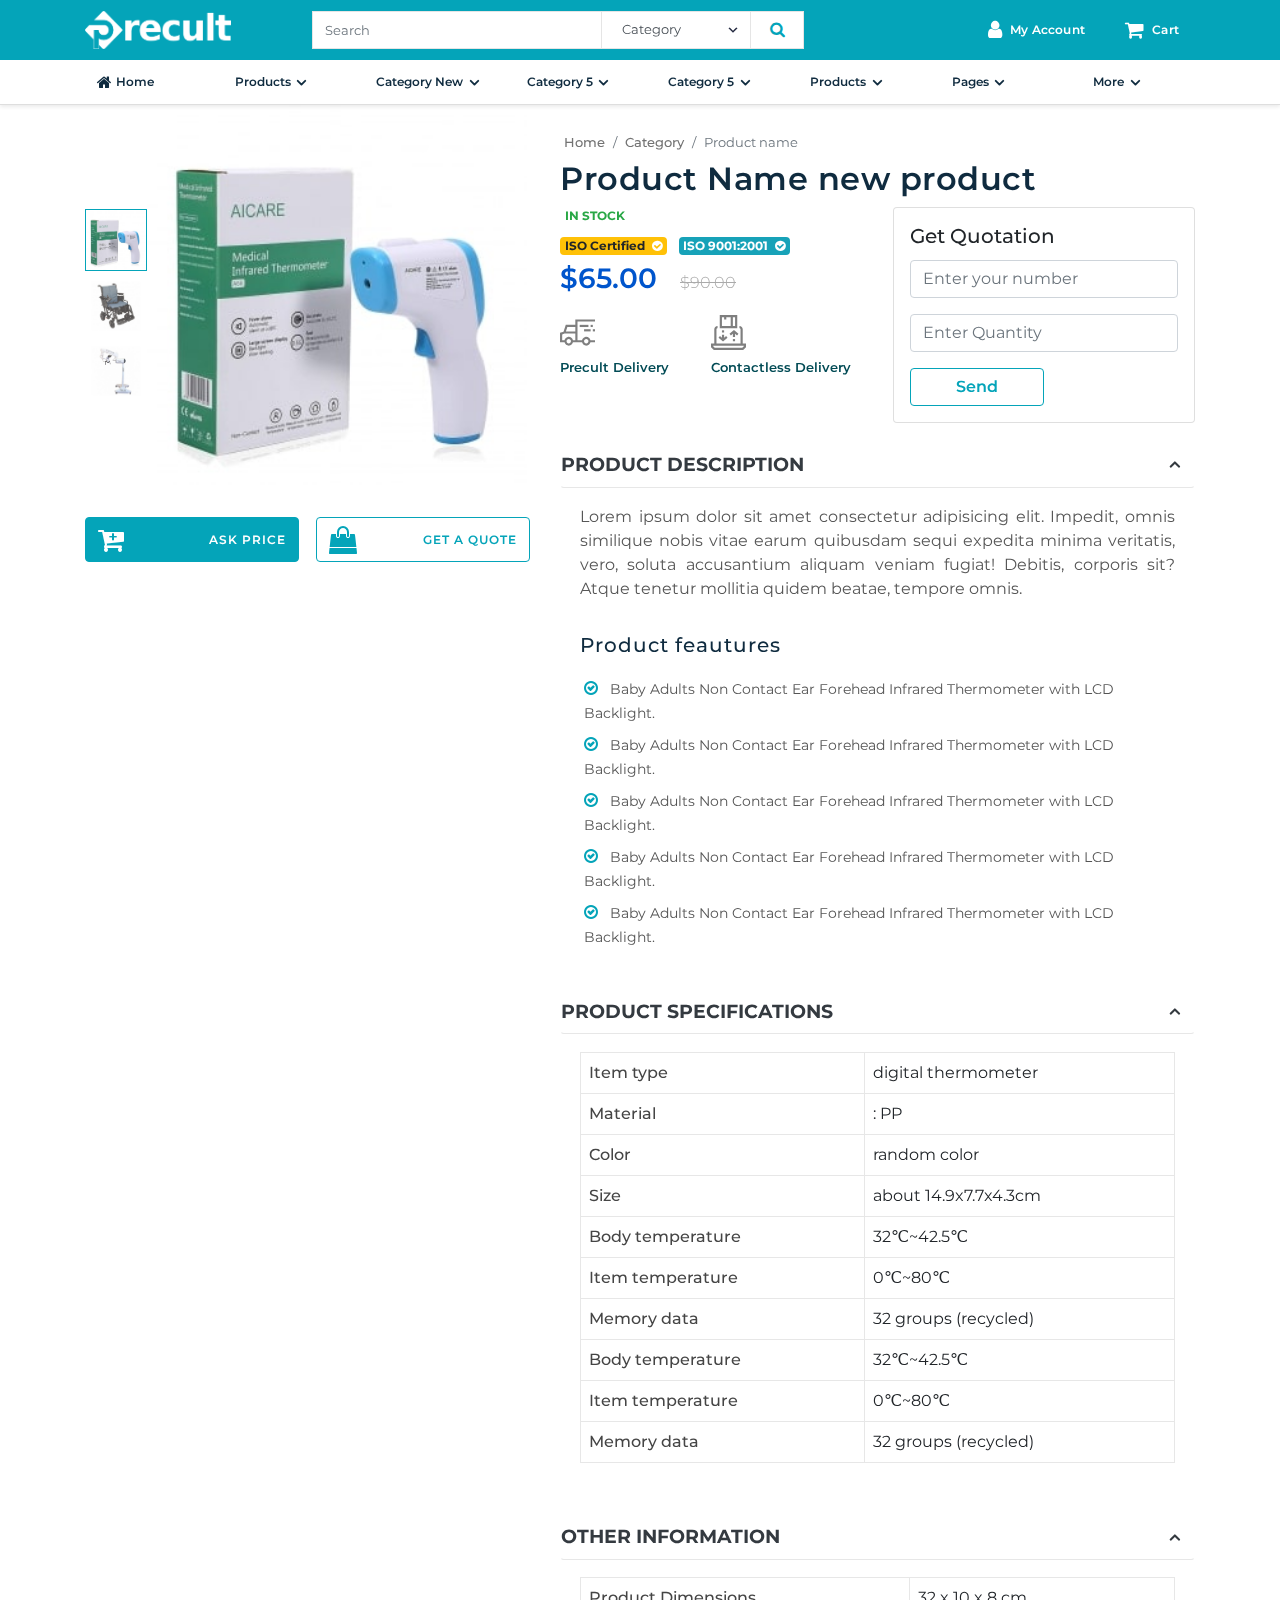
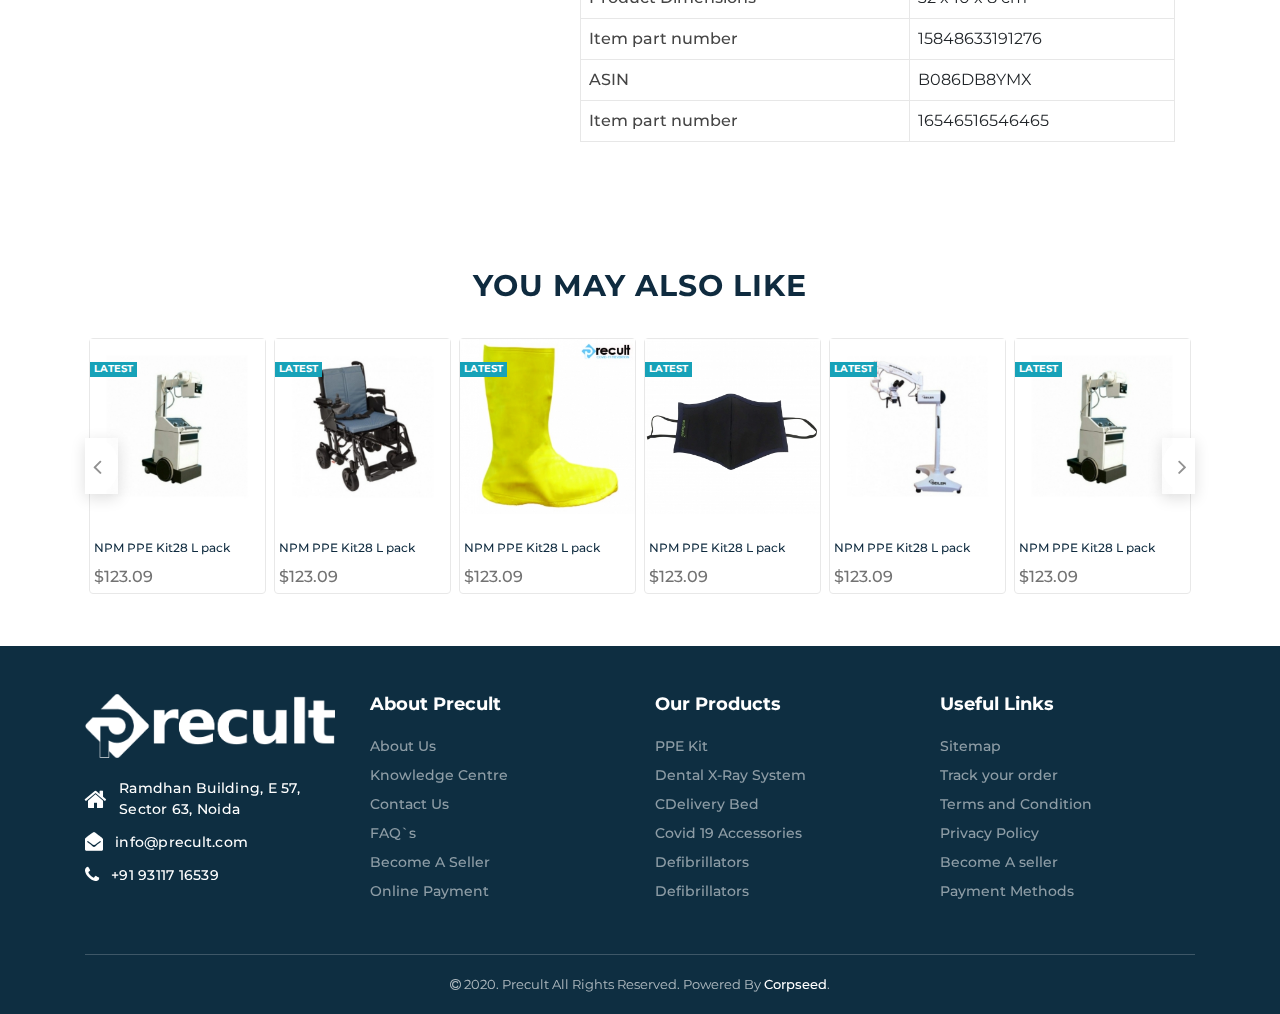
==== commit f654b989: "All pages" ====
--- a/product.html
+++ b/product.html
@@ -4,7 +4,7 @@
 <head>
     <meta charset="UTF-8">
     <meta name="viewport" content="width=device-width, initial-scale=1.0">
-    <title>Precult - Title Home page</title>
+    <title>Product - Precult - Title Home page</title>
     <!--bootstrap css -->
     <link rel="stylesheet" href="style/bootstrap.min.css">
     <!--owl carousel -->
@@ -21,63 +21,54 @@
 <body>
     <header>
         <!-- header starts here  -->
-        <div class="top-header">
-            <div class="container">
-                <div class="row">
-                    <div class="col-lg-2 text-left">
-                        <a href="./" class="top-link">Welcome to Precult!</a>
-                    </div>
-                    <div class="col-lg-4 ml-auto text-right">
-                        <a href="#" class="top-link contact"><i class="fa fa-phone"></i> Contact Us <span>+91 01234
-                                5678</span></a>
-                    </div>
-                </div>
-            </div>
-        </div>
         <div class="main-header">
             <div class="container">
-                <div class="row align-items-center">
-                    <div class="col-lg-2">
-                        <!-- logo -->
-                        <div class="logo">
+                       <div class="nav-container">
+                            <!-- logo -->
+                        <div class="logo d-flex">
+                            <div class="button-menu d-inline  d-lg-none">
+                                <button class="navbar-toggle-icon collapsed" type="button">
+                                    <span class="icon-bar top-bar mt-0"></span>
+                                    <span class="icon-bar middle-bar"></span>
+                                    <span class="icon-bar bottom-bar"></span>
+                                </button>
+                            </div>
                             <picture>
                                 <a href="./">
-                                    <img src="./assets/img/logo.png" alt="Logo">
+                                    <img src="./assets/img/logo-white.png" alt="Logo">
                                 </a>
                             </picture>
                         </div>
-                    </div>
-                    <div class="col-lg-6">
                         <!--- form search-->
-                        <div class="form-search">
-                            <form action="#search" method="get">
+                        <div class="form-search search-form-container">
+                            <form action="#search" class="search-form-in" method="get">
                                 <div class="input-group">
                                     <div class="input-group-prepend">
-                                        <input type="text" class="form-control" placeholder="Search"
-                                            aria-label="Search keywords terms here precult" name="search-keywords"
-                                            id="">
+                                        <input type="text" class="form-control" placeholder="Search" aria-label="Search keywords terms here precult" name="search-keywords" id="">
                                     </div>
                                     <select class="custom-select" id="inputGroupSelect01">
-                                        <option selected>Category</option>
+                                        <option selected> Category</option>
                                         <option value="1">Tools</option>
                                         <option value="2">Covid 19</option>
                                         <option value="3">Machinery</option>
                                         <option value="4">Medical</option>
                                     </select>
                                     <div class="input-group-append">
-                                        <button type="submit" class="btn btn-primary"><i
-                                                class="fa fa-search"></i></button>
+                                        <button type="submit" class="btn btn-primary"><i class="fa fa-search"></i></button>
                                     </div>
                                 </div>
                             </form>
                         </div>
-                    </div>
-                    <div class="col-lg-4">
+                        <!--- nav icons -->
                         <div class="right-nav">
-                            <div class="s-nav-item">
-
-
-
+                            <div class="s-nav-item d-inline d-md-none">
+                                <a href="javascript:void(0)" class="s-link search-toggle-icon">
+                                    <span>
+                                        <i class="fa-search fa"></i>
+                                    </span>
+                                </a>
+                            </div>
+                            <div class="s-nav-item d-none d-md-inline">
                                 <a href="javascript:void(0)" class="s-link">
                                     <span>
                                         <i class="fa-user fa"></i>
@@ -85,32 +76,643 @@
                                     My Account
                                 </a>
                             </div>
-                            <div class="s-nav-item">
-
-                                <a href="javascript:void(0)" class="s-link dropdown">
+                            <div class="s-nav-item shop-cart-wrapper">
+                                <a href="javascript:void(0)" data-toggle="dropdown" class="s-link dropdown">
                                     <span>
                                         <i class="fa-shopping-cart fa"></i>
                                     </span>
                                     Cart
                                 </a>
-
                             </div>
                         </div>
+                       </div>
                     </div>
-                </div>
-            </div>
         </div>
         <div class="sub-header">
-            <nav class="navbar navbar-expand-lg navbar-light">
+            <nav class="navbar nav-justified navbar-expand-lg navbar-light">
                 <div class="container">
-                    <button class="navbar-toggler" type="button" data-toggle="collapse" data-target="#subheader"
-                        aria-controls="navbarNavDropdown" aria-expanded="false" aria-label="Toggle navigation">
-                        <span class="navbar-toggler-icon"></span>
-                    </button>
-                    <div class="collapse navbar-collapse" id="subheader">
-                        <ul class="navbar-nav">
+                    <div class="navbar-collapse nav-submenu" id="subheader">
+                        <!--- categories menu -->
+                        <ul class="navbar-nav justify-content-between w-100">
                             <li class="nav-item active">
-                                <a class="nav-link" href="./">Home <span class="sr-only">(current)</span></a>
+                                <a class="nav-link" href="./"><i class="fa fa-home mr-1"></i> Home  </a>
+                            </li>
+                            <li class="nav-item dropdown dropper">
+                                <a class="nav-link dropdown-toggle" href="#" id="dropdown-cat" role="button"
+                                    data-toggle="dropdown" aria-haspopup="true" aria-expanded="false">
+                                    Products
+                                </a>
+                                
+                                <!--- dropdown menu-->
+                                <div class="dropdown-menu dropdown-wide" aria-labelledby="dropdown-cat">
+                                    <div class="mega-menu px-3">
+                                        <div class="container">
+                                            <div class="row">
+                                                <div class="col-lg-3 col-12">
+                                                    <h5 class="header"><i class="fa fa-cogs"></i> Machine</h5>
+                                                    <ul class="nav flex-column">
+                                                        <li class="nav-item">
+                                                            <a href="#" class="nav-link">
+                                                                CT Scan
+                                                            </a>
+                                                        </li>
+                                                        <li class="nav-item">
+                                                            <a href="#" class="nav-link">
+                                                                CT Scan
+                                                            </a>
+                                                        </li>
+                                                        <li class="nav-item">
+                                                            <a href="#" class="nav-link">
+                                                                CT Scan
+                                                            </a>
+                                                        </li>
+                                                        <li class="nav-item">
+                                                            <a href="#" class="nav-link">
+                                                                CT Scan
+                                                            </a>
+                                                        </li>
+                                                        <li class="nav-item">
+                                                            <a href="#" class="nav-link">
+                                                                Xray Scan
+                                                            </a>
+                                                        </li>
+                                                        <li class="nav-item">
+                                                            <a href="#" class="nav-link">
+                                                                MRI Machine
+                                                            </a>
+                                                        </li>
+                                                        <li class="nav-item">
+                                                            <a href="#" class="nav-link">
+                                                                Pulsometer
+                                                            </a>
+                                                        </li>
+                                                        <li class="nav-item">
+                                                            <a href="#" class="nav-link">
+                                                                See all <i class="fa fa-long-arrow-right"></i>
+                                                            </a>
+                                                        </li>
+                                                    </ul>
+                                                </div>
+                                                <div class="col-lg-3 col-12">
+                                                    <h5 class="header"><i class="fa fa-sun-o"></i> Covid 19</h5>
+                                                    <ul class="nav flex-column">
+                                                        <li class="nav-item">
+                                                            <a href="#" class="nav-link">
+                                                                CT Scan
+                                                            </a>
+                                                        </li>
+                                                        <li class="nav-item">
+                                                            <a href="#" class="nav-link">
+                                                                Xray Scan
+                                                            </a>
+                                                        </li>
+                                                        <li class="nav-item">
+                                                            <a href="#" class="nav-link">
+                                                                MRI Machine
+                                                            </a>
+                                                        </li>
+                                                        <li class="nav-item">
+                                                            <a href="#" class="nav-link">
+                                                                Pulsometer
+                                                            </a>
+                                                        </li>
+                                                        <li class="nav-item">
+                                                            <a href="#" class="nav-link">
+                                                                See all <i class="fa fa-long-arrow-right"></i>
+                                                            </a>
+                                                        </li>
+                                                    </ul>
+                                                </div>
+                                                <div class="col-lg-3 col-12">
+                                                    <h5 class="header"><i class="fa fa-cog"></i> Equipment</h5>
+                                                    <ul class="nav flex-column">
+                                                        <li class="nav-item">
+                                                            <a href="#" class="nav-link">
+                                                                CT Scan
+                                                            </a>
+                                                        </li>
+                                                        <li class="nav-item">
+                                                            <a href="#" class="nav-link">
+                                                                Xray Scan
+                                                            </a>
+                                                        </li>
+                                                        <li class="nav-item">
+                                                            <a href="#" class="nav-link">
+                                                                MRI Machine
+                                                            </a>
+                                                        </li>
+                                                        <li class="nav-item">
+                                                            <a href="#" class="nav-link">
+                                                                Pulsometer
+                                                            </a>
+                                                        </li>
+                                                        <li class="nav-item">
+                                                            <a href="#" class="nav-link">
+                                                                See all <i class="fa fa-long-arrow-right"></i>
+                                                            </a>
+                                                        </li>
+                                                    </ul>
+                                                </div>
+                                                <div class="col-lg-3 col-12">
+                                                    <h5 class="header"><i class="fa fa-cog"></i> Refurbished</h5>
+                                                    <ul class="nav flex-column">
+                                                        <li class="nav-item">
+                                                            <a href="#" class="nav-link">
+                                                                CT Scan
+                                                            </a>
+                                                        </li>
+                                                        <li class="nav-item">
+                                                            <a href="#" class="nav-link">
+                                                                Xray Scan
+                                                            </a>
+                                                        </li>
+                                                        <li class="nav-item">
+                                                            <a href="#" class="nav-link">
+                                                                MRI Machine
+                                                            </a>
+                                                        </li>
+                                                        <li class="nav-item">
+                                                            <a href="#" class="nav-link">
+                                                                Pulsometer
+                                                            </a>
+                                                        </li>
+                                                        <li class="nav-item">
+                                                            <a href="#" class="nav-link">
+                                                                See all <i class="fa fa-long-arrow-right"></i>
+                                                            </a>
+                                                        </li>
+                                                    </ul>
+                                                </div>
+                                            </div>
+                                        </div>
+                                    </div>
+                                </div>
+                            </li>
+                            <li class="nav-item dropdown dropper">
+                                <a class="nav-link dropdown-toggle" href="#" id="dropdown-cat" role="button"
+                                    data-toggle="dropdown" aria-haspopup="true" aria-expanded="false">
+                                    Category New
+                                </a>
+                                <!--- dropdown menu-->
+                                <div class="dropdown-menu dropdown-wide" aria-labelledby="dropdown-cat">
+                                    <div class="mega-menu px-3">
+                                        <div class="container">
+                                            <div class="row row-cols-md-1 row-cols-1 row-cols-lg-5">
+                                                <div class="col">
+                                                    <h5 class="header"><i class="fa fa-cogs"></i> Sub category</h5>
+                                                    <ul class="nav flex-column">
+                                                        <li class="nav-item">
+                                                            <a href="#" class="nav-link">
+                                                                New product
+                                                            </a>
+                                                        </li>
+                                                        <li class="nav-item">
+                                                            <a href="#" class="nav-link">
+                                                                New product
+                                                            </a>
+                                                        </li>
+                                                        <li class="nav-item">
+                                                            <a href="#" class="nav-link">
+                                                                New product
+                                                            </a>
+                                                        </li>
+                                                        <li class="nav-item">
+                                                            <a href="#" class="nav-link">
+                                                                New product
+                                                            </a>
+                                                        </li>
+                                                        <li class="nav-item">
+                                                            <a href="#" class="nav-link">
+                                                                CT Scan
+                                                            </a>
+                                                        </li>
+                                                        <li class="nav-item">
+                                                            <a href="#" class="nav-link">
+                                                                See all <i class="fa fa-long-arrow-right"></i>
+                                                            </a>
+                                                        </li>
+                                                    </ul>
+                                                </div>
+                                                <div class="col">
+                                                    <h5 class="header"><i class="fa fa-cogs"></i> Sub category</h5>
+                                                    <ul class="nav flex-column">
+                                                        <li class="nav-item">
+                                                            <a href="#" class="nav-link">
+                                                                CT Scan
+                                                            </a>
+                                                        </li>
+                                                        <li class="nav-item">
+                                                            <a href="#" class="nav-link">
+                                                                CT Scan
+                                                            </a>
+                                                        </li>
+                                                        <li class="nav-item">
+                                                            <a href="#" class="nav-link">
+                                                                New product
+                                                            </a>
+                                                        </li>
+                                                        <li class="nav-item">
+                                                            <a href="#" class="nav-link">
+                                                                New product
+                                                            </a>
+                                                        </li>
+                                                        <li class="nav-item">
+                                                            <a href="#" class="nav-link">
+                                                                New product
+                                                            </a>
+                                                        </li>
+                                                        <li class="nav-item">
+                                                            <a href="#" class="nav-link">
+                                                                See all <i class="fa fa-long-arrow-right"></i>
+                                                            </a>
+                                                        </li>
+                                                    </ul>
+                                                </div>
+                                                <div class="col">
+                                                    <h5 class="header"><i class="fa fa-home"></i> New category</h5>
+                                                    <ul class="nav flex-column">
+                                                        <li class="nav-item">
+                                                            <a href="#" class="nav-link">
+                                                                CT Scan
+                                                            </a>
+                                                        </li>
+                                                        <li class="nav-item">
+                                                            <a href="#" class="nav-link">
+                                                                Xray Scan
+                                                            </a>
+                                                        </li>
+                                                        <li class="nav-item">
+                                                            <a href="#" class="nav-link">
+                                                                MRI Machine
+                                                            </a>
+                                                        </li>
+                                                        <li class="nav-item">
+                                                            <a href="#" class="nav-link">
+                                                                MRI Machine
+                                                            </a>
+                                                        </li>
+                                                        <li class="nav-item">
+                                                            <a href="#" class="nav-link">
+                                                                MRI Machine
+                                                            </a>
+                                                        </li>
+                                                        <li class="nav-item">
+                                                            <a href="#" class="nav-link">
+                                                                MRI Machine
+                                                            </a>
+                                                        </li>
+                                                        <li class="nav-item">
+                                                            <a href="#" class="nav-link">
+                                                                MRI Machine
+                                                            </a>
+                                                        </li>
+                                                        <li class="nav-item">
+                                                            <a href="#" class="nav-link">
+                                                                Pulsometer
+                                                            </a>
+                                                        </li>
+                                                        <li class="nav-item">
+                                                            <a href="#" class="nav-link">
+                                                                See all <i class="fa fa-long-arrow-right"></i>
+                                                            </a>
+                                                        </li>
+                                                    </ul>
+                                                </div>
+                                                <div class="col">
+                                                    <h5 class="header"><i class="fa fa-cog"></i> Equipment</h5>
+                                                    <ul class="nav flex-column">
+                                                        <li class="nav-item">
+                                                            <a href="#" class="nav-link">
+                                                                CT Scan
+                                                            </a>
+                                                        </li>
+                                                        <li class="nav-item">
+                                                            <a href="#" class="nav-link">
+                                                                Xray Scan
+                                                            </a>
+                                                        </li>
+                                                        <li class="nav-item">
+                                                            <a href="#" class="nav-link">
+                                                                MRI Machine
+                                                            </a>
+                                                        </li>
+                                                        <li class="nav-item">
+                                                            <a href="#" class="nav-link">
+                                                                Pulsometer
+                                                            </a>
+                                                        </li>
+                                                        <li class="nav-item">
+                                                            <a href="#" class="nav-link">
+                                                                See all <i class="fa fa-long-arrow-right"></i>
+                                                            </a>
+                                                        </li>
+                                                    </ul>
+                                                </div>
+                                                <div class="col">
+                                                    <h5 class="header"><i class="fa fa-cog"></i> Other Category</h5>
+                                                    <ul class="nav flex-column">
+                                                        <li class="nav-item">
+                                                            <a href="#" class="nav-link">
+                                                                CT Scan
+                                                            </a>
+                                                        </li>
+                                                        <li class="nav-item">
+                                                            <a href="#" class="nav-link">
+                                                                Xray Scan
+                                                            </a>
+                                                        </li>
+                                                        <li class="nav-item">
+                                                            <a href="#" class="nav-link">
+                                                                MRI Machine
+                                                            </a>
+                                                        </li>
+                                                        <li class="nav-item">
+                                                            <a href="#" class="nav-link">
+                                                                Pulsometer
+                                                            </a>
+                                                        </li>
+                                                        <li class="nav-item">
+                                                            <a href="#" class="nav-link">
+                                                                See all <i class="fa fa-long-arrow-right"></i>
+                                                            </a>
+                                                        </li>
+                                                    </ul>
+                                                </div>
+                                            </div>
+                                        </div>
+                                    </div>
+                                </div>
+                            </li>
+                            <li class="nav-item dropdown dropper">
+                                <a class="nav-link dropdown-toggle" href="#" id="dropdown-cat" role="button" data-toggle="dropdown" aria-haspopup="true" aria-expanded="false">
+                                    Category 5
+                                </a>
+                                <!--- dropdown menu-->
+                                <div class="dropdown-menu dropdown-wide" aria-labelledby="dropdown-cat">
+                                    <div class="mega-menu px-3">
+                                        <div class="container">
+                                            <div class="row">
+                                                <div class="col-lg-3 col-12">
+                                                    <h5 class="header"><i class="fa fa-cogs"></i> Sub category</h5>
+                                                    <ul class="nav flex-column">
+                                                        <li class="nav-item">
+                                                            <a href="#" class="nav-link">
+                                                                CT Scan
+                                                            </a>
+                                                        </li>
+                                                        <li class="nav-item">
+                                                            <a href="#" class="nav-link">
+                                                                CT Scan
+                                                            </a>
+                                                        </li>
+                                                        <li class="nav-item">
+                                                            <a href="#" class="nav-link">
+                                                                See all <i class="fa fa-long-arrow-right"></i>
+                                                            </a>
+                                                        </li>
+                                                    </ul>
+                                                </div>
+                                                <div class="col-lg-3 col-12">
+                                                    <h5 class="header"><i class="fa fa-home"></i> New category</h5>
+                                                    <ul class="nav flex-column">
+                                                        <li class="nav-item">
+                                                            <a href="#" class="nav-link">
+                                                                CT Scan
+                                                            </a>
+                                                        </li>
+                                                        <li class="nav-item">
+                                                            <a href="#" class="nav-link">
+                                                                Xray Scan
+                                                            </a>
+                                                        </li>
+                                                        <li class="nav-item">
+                                                            <a href="#" class="nav-link">
+                                                                MRI Machine
+                                                            </a>
+                                                        </li>
+                                                        <li class="nav-item">
+                                                            <a href="#" class="nav-link">
+                                                                MRI Machine
+                                                            </a>
+                                                        </li>
+                                                        <li class="nav-item">
+                                                            <a href="#" class="nav-link">
+                                                                MRI Machine
+                                                            </a>
+                                                        </li>
+                                                        <li class="nav-item">
+                                                            <a href="#" class="nav-link">
+                                                                Pulsometer
+                                                            </a>
+                                                        </li>
+                                                        <li class="nav-item">
+                                                            <a href="#" class="nav-link">
+                                                                See all <i class="fa fa-long-arrow-right"></i>
+                                                            </a>
+                                                        </li>
+                                                    </ul>
+                                                </div>
+                                                <div class="col-lg-3 col-12">
+                                                    <h5 class="header"><i class="fa fa-cog"></i> Equipment</h5>
+                                                    <ul class="nav flex-column">
+                                                        <li class="nav-item">
+                                                            <a href="#" class="nav-link">
+                                                                CT Scan
+                                                            </a>
+                                                        </li>
+                                                        <li class="nav-item">
+                                                            <a href="#" class="nav-link">
+                                                                Xray Scan
+                                                            </a>
+                                                        </li>
+                                                        <li class="nav-item">
+                                                            <a href="#" class="nav-link">
+                                                                MRI Machine
+                                                            </a>
+                                                        </li>
+                                                        <li class="nav-item">
+                                                            <a href="#" class="nav-link">
+                                                                Pulsometer
+                                                            </a>
+                                                        </li>
+                                                        <li class="nav-item">
+                                                            <a href="#" class="nav-link">
+                                                                See all <i class="fa fa-long-arrow-right"></i>
+                                                            </a>
+                                                        </li>
+                                                    </ul>
+                                                </div>
+                                                <div class="col-lg-3 col-12">
+                                                    <h5 class="header"><i class="fa fa-cog"></i> Other Category</h5>
+                                                    <ul class="nav flex-column">
+                                                        <li class="nav-item">
+                                                            <a href="#" class="nav-link">
+                                                                CT Scan
+                                                            </a>
+                                                        </li>
+                                                        <li class="nav-item">
+                                                            <a href="#" class="nav-link">
+                                                                Xray Scan
+                                                            </a>
+                                                        </li>
+                                                        <li class="nav-item">
+                                                            <a href="#" class="nav-link">
+                                                                MRI Machine
+                                                            </a>
+                                                        </li>
+                                                        <li class="nav-item">
+                                                            <a href="#" class="nav-link">
+                                                                Pulsometer
+                                                            </a>
+                                                        </li>
+                                                        <li class="nav-item">
+                                                            <a href="#" class="nav-link">
+                                                                See all <i class="fa fa-long-arrow-right"></i>
+                                                            </a>
+                                                        </li>
+                                                    </ul>
+                                                </div>
+                                                
+                                            </div>
+                                        </div>
+                                    </div>
+                                </div>
+                            </li>
+                            <li class="nav-item dropdown dropper">
+                                <a class="nav-link dropdown-toggle" href="#" id="dropdown-cat" role="button"
+                                    data-toggle="dropdown" aria-haspopup="true" aria-expanded="false">
+                                    Category 5
+                                </a>
+                                <!--- dropdown menu-->
+                                <div class="dropdown-menu dropdown-wide" aria-labelledby="dropdown-cat">
+                                    <div class="mega-menu px-3">
+                                        <div class="container">
+                                            <div class="row">
+                                                <div class="col-lg-3 col-12">
+                                                    <h5 class="header"><i class="fa fa-cogs"></i> Sub category</h5>
+                                                    <ul class="nav flex-column">
+                                                        <li class="nav-item">
+                                                            <a href="#" class="nav-link">
+                                                                CT Scan
+                                                            </a>
+                                                        </li>
+                                                        <li class="nav-item">
+                                                            <a href="#" class="nav-link">
+                                                                CT Scan
+                                                            </a>
+                                                        </li>
+                                                        <li class="nav-item">
+                                                            <a href="#" class="nav-link">
+                                                                See all <i class="fa fa-long-arrow-right"></i>
+                                                            </a>
+                                                        </li>
+                                                    </ul>
+                                                </div>
+                                                <div class="col-lg-3 col-12">
+                                                    <h5 class="header"><i class="fa fa-home"></i> New category</h5>
+                                                    <ul class="nav flex-column">
+                                                        <li class="nav-item">
+                                                            <a href="#" class="nav-link">
+                                                                CT Scan
+                                                            </a>
+                                                        </li>
+                                                        <li class="nav-item">
+                                                            <a href="#" class="nav-link">
+                                                                Xray Scan
+                                                            </a>
+                                                        </li>
+                                                        <li class="nav-item">
+                                                            <a href="#" class="nav-link">
+                                                                MRI Machine
+                                                            </a>
+                                                        </li>
+                                                        <li class="nav-item">
+                                                            <a href="#" class="nav-link">
+                                                                MRI Machine
+                                                            </a>
+                                                        </li>
+                                                        <li class="nav-item">
+                                                            <a href="#" class="nav-link">
+                                                                MRI Machine
+                                                            </a>
+                                                        </li>
+                                                        <li class="nav-item">
+                                                            <a href="#" class="nav-link">
+                                                                Pulsometer
+                                                            </a>
+                                                        </li>
+                                                        <li class="nav-item">
+                                                            <a href="#" class="nav-link">
+                                                                See all <i class="fa fa-long-arrow-right"></i>
+                                                            </a>
+                                                        </li>
+                                                    </ul>
+                                                </div>
+                                                <div class="col-lg-3 col-12">
+                                                    <h5 class="header"><i class="fa fa-cog"></i> Equipment</h5>
+                                                    <ul class="nav flex-column">
+                                                        <li class="nav-item">
+                                                            <a href="#" class="nav-link">
+                                                                CT Scan
+                                                            </a>
+                                                        </li>
+                                                        <li class="nav-item">
+                                                            <a href="#" class="nav-link">
+                                                                Xray Scan
+                                                            </a>
+                                                        </li>
+                                                        <li class="nav-item">
+                                                            <a href="#" class="nav-link">
+                                                                MRI Machine
+                                                            </a>
+                                                        </li>
+                                                        <li class="nav-item">
+                                                            <a href="#" class="nav-link">
+                                                                Pulsometer
+                                                            </a>
+                                                        </li>
+                                                        <li class="nav-item">
+                                                            <a href="#" class="nav-link">
+                                                                See all <i class="fa fa-long-arrow-right"></i>
+                                                            </a>
+                                                        </li>
+                                                    </ul>
+                                                </div>
+                                                <div class="col-lg-3 col-12">
+                                                    <h5 class="header"><i class="fa fa-cog"></i> Other Category</h5>
+                                                    <ul class="nav flex-column">
+                                                        <li class="nav-item">
+                                                            <a href="#" class="nav-link">
+                                                                CT Scan
+                                                            </a>
+                                                        </li>
+                                                        <li class="nav-item">
+                                                            <a href="#" class="nav-link">
+                                                                Xray Scan
+                                                            </a>
+                                                        </li>
+                                                        <li class="nav-item">
+                                                            <a href="#" class="nav-link">
+                                                                MRI Machine
+                                                            </a>
+                                                        </li>
+                                                        <li class="nav-item">
+                                                            <a href="#" class="nav-link">
+                                                                Pulsometer
+                                                            </a>
+                                                        </li>
+                                                        <li class="nav-item">
+                                                            <a href="#" class="nav-link">
+                                                                See all <i class="fa fa-long-arrow-right"></i>
+                                                            </a>
+                                                        </li>
+                                                    </ul>
+                                                </div>
+                                                
+                                            </div>
+                                        </div>
+                                    </div>
+                                </div>
                             </li>
                             <li class="nav-item dropdown dropper">
                                 <a class="nav-link dropdown-toggle" href="#" id="dropdown-cat" role="button"
@@ -122,82 +724,67 @@
                                     <div class="mega-menu px-3">
                                         <div class="container">
                                             <div class="row">
-                                                <div class="col-md-3 col-sm-6">
-                                                    <h5 class="header"><i class="fa fa-cogs"></i> Machine</h5>
-                                                    <ul class="nav flex-column">
-                                                        <li class="nav-item">
-                                                            <a href="#" class="nav-link">
-                                                                CT Scan
-                                                            </a>
-                                                        </li>
-                                                        <li class="nav-item">
-                                                            <a href="#" class="nav-link">
-                                                                CT Scan
-                                                            </a>
-                                                        </li>
-                                                        <li class="nav-item">
-                                                            <a href="#" class="nav-link">
-                                                                CT Scan
-                                                            </a>
-                                                        </li>
-                                                        <li class="nav-item">
-                                                            <a href="#" class="nav-link">
-                                                                CT Scan
-                                                            </a>
-                                                        </li>
-                                                        <li class="nav-item">
-                                                            <a href="#" class="nav-link">
-                                                                Xray Scan
-                                                            </a>
-                                                        </li>
-                                                        <li class="nav-item">
-                                                            <a href="#" class="nav-link">
-                                                                MRI Machine
-                                                            </a>
-                                                        </li>
-                                                        <li class="nav-item">
-                                                            <a href="#" class="nav-link">
-                                                                Pulsometer
-                                                            </a>
-                                                        </li>
-                                                        <li class="nav-item">
-                                                            <a href="#" class="nav-link">
-                                                                See all <i class="fa fa-long-arrow-right"></i>
-                                                            </a>
-                                                        </li>
-                                                    </ul>
-                                                </div>
-                                                <div class="col-md-3 col-sm-6">
-                                                    <h5 class="header"><i class="fa fa-sun-o"></i> Covid 19</h5>
-                                                    <ul class="nav flex-column">
-                                                        <li class="nav-item">
-                                                            <a href="#" class="nav-link">
-                                                                CT Scan
-                                                            </a>
-                                                        </li>
-                                                        <li class="nav-item">
-                                                            <a href="#" class="nav-link">
-                                                                Xray Scan
-                                                            </a>
-                                                        </li>
-                                                        <li class="nav-item">
-                                                            <a href="#" class="nav-link">
-                                                                MRI Machine
-                                                            </a>
-                                                        </li>
-                                                        <li class="nav-item">
-                                                            <a href="#" class="nav-link">
-                                                                Pulsometer
-                                                            </a>
-                                                        </li>
-                                                        <li class="nav-item">
-                                                            <a href="#" class="nav-link">
-                                                                See all <i class="fa fa-long-arrow-right"></i>
-                                                            </a>
-                                                        </li>
-                                                    </ul>
-                                                </div>
-                                                <div class="col-md-3 col-sm-6">
+                                                <div class="col-lg-3 col-12">
+                                                    <h5 class="header"><i class="fa fa-cogs"></i> Sub category</h5>
+                                                    <ul class="nav flex-column">
+                                                        <li class="nav-item">
+                                                            <a href="#" class="nav-link">
+                                                                CT Scan
+                                                            </a>
+                                                        </li>
+                                                        <li class="nav-item">
+                                                            <a href="#" class="nav-link">
+                                                                CT Scan
+                                                            </a>
+                                                        </li>
+                                                        <li class="nav-item">
+                                                            <a href="#" class="nav-link">
+                                                                See all <i class="fa fa-long-arrow-right"></i>
+                                                            </a>
+                                                        </li>
+                                                    </ul>
+                                                </div>
+                                                <div class="col-lg-3 col-12">
+                                                    <h5 class="header"><i class="fa fa-home"></i> New category</h5>
+                                                    <ul class="nav flex-column">
+                                                        <li class="nav-item">
+                                                            <a href="#" class="nav-link">
+                                                                CT Scan
+                                                            </a>
+                                                        </li>
+                                                        <li class="nav-item">
+                                                            <a href="#" class="nav-link">
+                                                                Xray Scan
+                                                            </a>
+                                                        </li>
+                                                        <li class="nav-item">
+                                                            <a href="#" class="nav-link">
+                                                                MRI Machine
+                                                            </a>
+                                                        </li>
+                                                        <li class="nav-item">
+                                                            <a href="#" class="nav-link">
+                                                                MRI Machine
+                                                            </a>
+                                                        </li>
+                                                        <li class="nav-item">
+                                                            <a href="#" class="nav-link">
+                                                                MRI Machine
+                                                            </a>
+                                                        </li>
+                                                        <li class="nav-item">
+                                                            <a href="#" class="nav-link">
+                                                                Pulsometer
+                                                            </a>
+                                                        </li>
+                                                        <li class="nav-item">
+                                                            <a href="#" class="nav-link">
+                                                                See all <i class="fa fa-long-arrow-right"></i>
+                                                            </a>
+                                                        </li>
+                                                    </ul>
+                                                </div>
+                                                <div class="col-lg-3 col-12">
                                                     <h5 class="header"><i class="fa fa-cog"></i> Equipment</h5>
                                                     <ul class="nav flex-column">
                                                         <li class="nav-item">
@@ -227,457 +814,651 @@
                                                         </li>
                                                     </ul>
                                                 </div>
-                                                <div class="col-md-3 col-sm-6">
-                                                    <h5 class="header"><i class="fa fa-cog"></i> Refurbished</h5>
-                                                    <ul class="nav flex-column">
-                                                        <li class="nav-item">
-                                                            <a href="#" class="nav-link">
-                                                                CT Scan
-                                                            </a>
-                                                        </li>
-                                                        <li class="nav-item">
-                                                            <a href="#" class="nav-link">
-                                                                Xray Scan
-                                                            </a>
-                                                        </li>
-                                                        <li class="nav-item">
-                                                            <a href="#" class="nav-link">
-                                                                MRI Machine
-                                                            </a>
-                                                        </li>
-                                                        <li class="nav-item">
-                                                            <a href="#" class="nav-link">
-                                                                Pulsometer
-                                                            </a>
-                                                        </li>
-                                                        <li class="nav-item">
-                                                            <a href="#" class="nav-link">
-                                                                See all <i class="fa fa-long-arrow-right"></i>
-                                                            </a>
-                                                        </li>
-                                                    </ul>
-                                                </div>
-                                                <div class=" d-none col-md-3 col-sm-6">
-                                                    <picture>
-                                                        <img src="./assets/img/Blue and Yellow Be Ready to Fight Covid-19 Instagram Post.jpg"
-                                                            alt="Blue and Yellow Be Ready to Fight Covid-19 Instagram Post"
-                                                            class="img-fluid">
-                                                    </picture>
-                                                </div>
+                                                <div class="col-lg-3 col-12">
+                                                    <h5 class="header"><i class="fa fa-cog"></i> Other Category</h5>
+                                                    <ul class="nav flex-column">
+                                                        <li class="nav-item">
+                                                            <a href="#" class="nav-link">
+                                                                CT Scan
+                                                            </a>
+                                                        </li>
+                                                        <li class="nav-item">
+                                                            <a href="#" class="nav-link">
+                                                                Xray Scan
+                                                            </a>
+                                                        </li>
+                                                        <li class="nav-item">
+                                                            <a href="#" class="nav-link">
+                                                                MRI Machine
+                                                            </a>
+                                                        </li>
+                                                        <li class="nav-item">
+                                                            <a href="#" class="nav-link">
+                                                                Pulsometer
+                                                            </a>
+                                                        </li>
+                                                        <li class="nav-item">
+                                                            <a href="#" class="nav-link">
+                                                                See all <i class="fa fa-long-arrow-right"></i>
+                                                            </a>
+                                                        </li>
+                                                    </ul>
+                                                </div>
+                                                
                                             </div>
                                         </div>
                                     </div>
                                 </div>
                             </li>
-                            <li class="nav-item">
-                                <a class="nav-link" href="#">Service</a>
-                            </li>
-                            <li class="nav-item">
-                                <a class="nav-link" href="#">About</a>
-                            </li>
-                            <li class="nav-item">
-                                <a class="nav-link" href="#">Contact</a>
-                            </li>
-
+                            <!-- more-->
+                            <li class="nav-item dropdown">
+                                <a role="button" id="dropdown-page" data-toggle="dropdown" class="nav-link dropdown-toggle" href="#">Pages</a>
+                                <div class="dropdown-menu border-0" aria-labelledby="dropdown-page">
+                                    <a class="dropdown-item" href="./product.html">Products pages <span class="badge badge-success">New</span></a>
+                                    <a class="dropdown-item" href="./category.html">Category pages</a>
+                                    <a class="dropdown-item" href="./shopping.html">Shopping pages</a>
+                                    <a class="dropdown-item" href="./cart.html">Cart page</a>
+
+                                </div>
+                            </li>
+                            <li class="nav-item dropdown">
+                                <a role="button" id="dropdown-more" data-toggle="dropdown" class="nav-link dropdown-toggle" href="#">More </a>
+                                <div class="dropdown-menu border-0" aria-labelledby="dropdown-page">
+                                    <a class="dropdown-item" href="./product.html">New pages <span class="badge badge-danger">N/a</span></a>
+                                    <a class="dropdown-item" href="./404.html">new pages</a>
+                                    <a class="dropdown-item" href="./404.html">new pages</a>
+                                    <a class="dropdown-item" href="./404.html">new pages</a>
+                                    <a class="dropdown-item" href="./404.html">new pages</a>
+                                    <a class="dropdown-item" href="./404.html">new pages</a>
+
+                                </div>
+                            </li>
                         </ul>
+                        <div class="d-flex justify-content-between mt-auto d-lg-none">
+                            <a href="#" class="btn btn-primary flex-fill mr-2">Login</a>
+                            <a href="#" class="btn btn-secondary flex-fill">Sign Up</a>
+                        </div>
                     </div>
                 </div>
             </nav>
+            <b class="blur-bg"></b>
+
         </div>
+
     </header>
     <!-- main content here  -->
     <main>
-        <section class="product-body">
+        <section class="product-body bg-white pb-5">
             <div class="container">
-               <div class="row align-items-center">
-                   <div class="col-md-6">
-                        <div class="product-img-slider">
-                            <!--- owl carousel starts here -->
-                            <div class="owl-theme owl-carousel" id="product-img-slider"  data-slider-id="1">
-                                <div class="product-img">
-                                    <img src="./assets/img/product.jpg" alt="keywords">
-                                </div>
-                                <div class="product-img">
-                                    <img src="./assets/img/product2.jpg" alt="keywords">
-                                </div>
-                                <div class="product-img">
-                                    <img src="./assets/img/product4.jpg" alt="keywords">
-                                </div>
-                            </div>
+               <div class="row ">
+                   <div class="col-md-5 col-xl-5">
+                    <div class="sticky-top-img">
+                        <div class="product-img-slider d-flex overflow-hidden">
                             <!--- owl thumbs here -->
                             <div class="owl-thumbs" data-slider-id="1">
                                 <button class="owl-thumb-item active"><img src="assets/img/product.jpg" alt=""></button>
                                 <button class="owl-thumb-item"><img src="assets/img/product2.jpg" alt=""></button>
                                 <button class="owl-thumb-item"><img src="assets/img/product4.jpg" alt=""></button>
                             </div>
+                            <!--- owl carousel starts here -->
+                            <div class="owl-theme owl-carousel product-bx-slider" id="product-img-slider"  data-slider-id="1">
+                                <div class="product-img zoomer">
+                                    <img src="./assets/img/product.jpg" data-origin="./assets/img/product.jpg" alt="keywords">
+                                </div>
+                                <div class="product-img zoomer">
+                                    <img src="./assets/img/product2.jpg" alt="keywords">
+                                </div>
+                                <div class="product-img zoomer">
+                                    <img src="./assets/img/product4.jpg" alt="keywords">
+                                </div>
+                            </div>
+
                         </div>
+                        <!--- action buttons -->
+                        <div class="action-buttons d-flex justify-content-between align-items-center">
+                            <button class="btn btn-primary"><i class="fa fa-cart-plus"></i>Ask Price</button>
+                            <button class="btn btn-outline-primary"><i class="fa fa-shopping-bag"></i>get a quote</button>
+                        </div>
+                    </div>
                    </div>
-                   <div class="col-md-6">
-                       <div class="product-detail">
-                            <nav aria-label="breadcrumb">
-                                <ol class="breadcrumb justify-content-start small mb-1">
-                                    <li class="breadcrumb-item"><a href="/">Home</a></li>
-                                    <li class="breadcrumb-item"><a href="/">Category</a></li>
-                                    <li class="breadcrumb-item active text-truncate" aria-current="page">Product name</li>
-                                </ol>
-                            </nav>
-                            <div class="product-title">
-                                <h1>Product Name</h1>
+
+                   <!---- col-2 -->
+                   <div class="col-md-7 col-xl-7">
+                       <div class="product-detail mt-4">
+                        <nav class="d-none d-md-block" aria-label="breadcrumb">
+                            <ol class="breadcrumb justify-content-start small mb-1">
+                                <li class="breadcrumb-item"><a href="/">Home</a></li>
+                                <li class="breadcrumb-item"><a href="/category.html">Category</a></li>
+                                <li class="breadcrumb-item active text-truncate" aria-current="page">Product name </li>
+                            </ol>
+                        </nav>
+                        <div class="product-title">
+                            <!---product name -->
+                            <h1>Product Name new product</h1>
+                        </div>
+                            <div class="row">
+                                <div class="col-md-6">
+                                    <div class="availabily flex-wrap">
+                                        <!--- certifications -->
+                                        <span class="badge badge-lg text-success text-uppercase">IN STOCK</span>
+                                       
+                                    </div>
+                                    <div class="availability flex-wrap">
+                                        <span class="badge badge-warning badge-lg mr-2">ISO Certified <i class="fa ml-1 fa-check-circle text-white"></i> </span>
+                                        <span class="badge badge-info badge-lg mr-2">ISO 9001:2001 <i class="fa ml-1 fa-check-circle text-white"></i> </span>
+                                    </div>
+        
+                                    <div class="d-flex align-items-center mb-2 justify-content-between flex-column flex-sm-row">
+                                        <!-- -->
+                                        <ul class="price list-inline m-0">
+                                          <li class="list-inline-item og-price strong b">$65.00</li>
+                                          <li class="list-inline-item old-price">$90.00</li>
+                                        </ul>
+                                    </div>
+
+                                    <!---- icons -->
+                                    <div class="icon-container">
+                                        <div class="card-icon">
+                                                <img src="./assets/svg/shipped.svg" class="img-fluid" alt="precult Delivery">
+                                                <span>Precult Delivery</span>
+                                        </div>
+                                        <div class="card-icon">
+                                            <img src="./assets/svg/delivery.svg" class="img-fluid" alt="precult Delivery">
+                                            <span>Contactless Delivery</span>
+                                        </div>
+                                    </div>
+                                </div>
+                                <div class="col-md-6">
+                                    <div class="get-quote-form-wrap">
+                                        <div class="card mb-3 bg-light-secondary border-light-info ">
+                                            <div class="card-body p-3 ">
+                                                <h5 class="card-title">
+                                                    Get Quotation
+                                                </h5>
+                                                <form action="#">
+                                                    <!-- <div class="form-row ">
+                                                        <div class="form-group col-md-6">
+                                                            <label class="small" for="name">Name</label>
+                                                            <input type="email" class="form-control" id="name">
+                                                          </div>
+                                                          <div class="form-group col-md-6">
+                                                            <label class="small" for="email">Email</label>
+                                                            <input type="email" class="form-control" id="email">
+                                                          </div>
+                                                    </div>  -->
+                                                    <div class="form-row">
+                                                        <div class="form-group col-12">
+                                                            <label class="small d-none" for="phone">Phone number</label>
+                                                            <input type="tel" placeholder="Enter your number" class="form-control" id="phone">
+                                                          </div>
+        
+                                                          <div class="form-group col-12">
+                                                            <label class="small d-none" for="qty">Quantity</label>
+                                                            <input type="number" placeholder="Enter Quantity" class="form-control" id="qty">
+                                                          </div>
+                                                    </div> 
+ 
+                                                    <div class="form-row">
+                                                        <div class="col-12">
+                                                            <input type="submit" value="Send" class=" w-50 btn-outline-primary btn">
+                                                        </div>
+                                                    </div>
+                                                </form>
+                                            </div>
+                                            <div class="card-body py-3 d-none">
+                                                <div class="form-row align-items-center">
+                                                    <div class="col-auto">
+                                                        <div class="input-group">
+                                                            <div class="input-group-prepend">
+                                                                <div class="input-group-text">
+                                                                    <i class="fa fa-user"></i>
+                                                                </div>
+                                                            </div>
+                                                            <input type="tel" class="form-control" id="tele" placeholder="Name">
+        
+                                                        </div>
+                                                    </div>
+                                                    <div class="col-auto">
+                                                      <div class="input-group">
+                                                        <div class="input-group-prepend">
+                                                          <div class="input-group-text"><i class="fa fa-phone"></i></div>
+                                                        </div>
+                                                        <input type="text" class="form-control" id="inlineFormInputGroup" placeholder="Contact Number">
+                                                      </div>
+                                                    </div>
+                                                   
+                                                    <div class="col-auto">
+                                                      <button type="submit" class="btn btn-primary">Call Back </button>
+                                                    </div>
+                                                  </div>
+                                            </div>
+                                        </div>
+                                    </div>
+                                </div>
                             </div>
-                            <div class="availabily">
-                                <span class="badge badge-lg text-success text-uppercase">IN STOCK</span>
-                                <span class="badge badge-warning badge-lg ml-2">ISO Certified <i class="fa ml-1 fa-check-circle text-white"></i> </span>
-                            </div>
-
-                            <div class="d-flex align-items-center mb-2 justify-content-between flex-column flex-sm-row">
-                                <!--price-->
-                                <ul class="price list-inline m-0">
-                                  <li class="list-inline-item og-price strong b">$65.00</li>
-                                  <li class="list-inline-item old-price">$90.00</li>
-                                </ul>
-                                <!--rating-->
-                                <div class="review d-flex align-items-center">
-                                  <div class="card-subtitle rating">
-                                    <span class="rating-star badge badge-success">4 <i class="fa fa-star"></i></span>
-                                    <span class="count text-muted small"> (2) REVIEWS</span>
-                                  </div>
-                                </div>
-                            </div>
-                            <!-- short product description -->
-                            <div class="product-short-desc">
-                                <p>
-                                    Lorem ipsum dolor sit amet consectetur adipisicing elit. Quos perspiciatis nisi reiciendis recusandae. Ipsum, officia.
-                                </p>
-                            </div>
-
-                            <!-- quantity -->
-                            <div class="d-flex align-items-center justify-content-between my-4">
-                                <div class="quantity d-flex align-items-center justify-content-around">
-                                  <div class="dec-btn">-</div>
-                                  <input type="text" value="1" class="quantity-no">
-                                  <div class="inc-btn">+</div>
-                                </div>
-                        
-                                <div class="input-group qtty">
-                                  <div class="input-group-prepend">
-                                    <label class="input-group-text" for="qty">quantity</label>
-                                  </div>
-                                  <!-- qty  -->
-                                  <select class="custom-select" id="qty">
-                                    <option selected="">Choose</option>
-                                    <option value="1">25</option>
-                                    <option value="2">30</option>
-                                    <option value="3">100</option>
-                                    <option value="4">500</option>
-                                    <option value="5">1000</option>
-                                  </select>
-                                </div>
-                            </div>
-
-                            <!--- action buttons -->
-                            <div class="action-buttons d-flex justify-content-between align-items-center">
-                                <button class="btn btn-primary"><i class="fa fa-cart-plus"></i>Buy Now</button>
-                                <button class="btn btn-secondary"><i class="fa fa-shopping-bag"></i>get a quote</button>
-                            </div>
-                            
+                           
+
+
+                            <!--===================================
+                                Enquiery Form starts here
+                            =====================================-->
+                      
+
+                            <!--===================================
+                                description starts here 
+                            =====================================-->
+                            <div id="product-description" class="accordion product-details">
+                                
+                                <!-- Accordion item 1 -->
+                                <div class="card">
+                                    <div id="headingOne" class="card-header bg-white  border-0">
+                                        <h2 class="mb-0">
+                                            <button type="button" data-toggle="collapse" data-target="#collapseOne" aria-expanded="true" aria-controls="collapseOne" class="btn btn-link text-dark text-uppercase collapsible-link">
+                                                Product Description
+                                            </button>
+                                        </h2>
+                                    </div>
+                                    <div id="collapseOne" aria-labelledby="headingOne" class="collapse show">
+                                        <div class="card-body py-3">
+                                            <!-- ------ description text and table -->
+                                            <p class="description-text">
+                                                Lorem ipsum dolor sit amet consectetur adipisicing elit. Impedit, omnis similique nobis vitae earum quibusdam sequi expedita minima veritatis, vero, soluta accusantium aliquam veniam fugiat! Debitis, corporis sit? Atque tenetur mollitia quidem beatae, tempore omnis.
+                                            </p>
+                                            <h5 class="title">Product feautures</h5>
+                                            <ul class="list-group feature-list">
+                                                <li> <i class="fa  fa-check-circle-o"></i> <span>Baby Adults Non Contact Ear Forehead Infrared Thermometer with LCD Backlight.</span></li>
+                                                <li> <i class="fa  fa-check-circle-o"></i> <span>Baby Adults Non Contact Ear Forehead Infrared Thermometer with LCD Backlight.</span></li>
+                                                <li> <i class="fa  fa-check-circle-o"></i> <span>Baby Adults Non Contact Ear Forehead Infrared Thermometer with LCD Backlight.</span></li>
+                                                <li> <i class="fa  fa-check-circle-o"></i> <span>Baby Adults Non Contact Ear Forehead Infrared Thermometer with LCD Backlight.</span></li>
+                                                <li> <i class="fa  fa-check-circle-o"></i> <span>Baby Adults Non Contact Ear Forehead Infrared Thermometer with LCD Backlight.</span></li>
+                                            </ul>
+                                        </div>
+                                    </div>
+                                </div><!-- End -->
+                                
+                                <!-- Accordion item 2 -->
+                                <div class="card">
+                                    <div id="headingTwo" class="card-header bg-white border-0">
+                                        <h2 class="mb-0">
+                                            <button type="button" data-toggle="collapse" data-target="#collapsethree" aria-expanded="true" aria-controls="collapseOne" class="btn btn-link text-dark text-uppercase collapsible-link">
+                                                Product Specifications
+                                            </button>
+                                        </h2>
+                                    </div>
+                                    <div id="collapsethree" aria-labelledby="headingTwo"  class="collapse show">
+                                        <div class="card-body py-3">
+                                            
+                                            <table class="table table-bordered">
+                                                <tbody>
+                                                    <tr>
+                                                      <th scope="row">Item type</th>
+                                                      <td> digital thermometer</td>
+                                                     
+                                                    </tr>
+                                                    <tr>
+                                                      <th scope="row">Material</th>
+                                                      <td>: PP</td>
+                                                     
+                                                    </tr>
+                                                    <tr>
+                                                      <th scope="row">Color</th>
+                                                      <td>random color</td>
+                                                    </tr>
+                                                    <tr>
+                                                      <th scope="row">Size</th>
+                                                      <td>about 14.9x7.7x4.3cm</td>
+                                                    </tr>
+                                                    <tr>
+                                                      <th scope="row">Body temperature</th>
+                                                      <td>32℃~42.5℃</td>
+                                                    </tr>
+                                                    <tr>
+                                                      <th scope="row">Item temperature</th>
+                                                      <td> 0℃~80℃</td>
+                                                    </tr>
+                                                    <tr>
+                                                      <th scope="row">Memory data   </th>
+                                                      <td>32 groups (recycled)</td>
+                                                    </tr>
+                                                    <tr>
+                                                      <th scope="row">Body temperature</th>
+                                                      <td>32℃~42.5℃</td>
+                                                    </tr>
+                                                    <tr>
+                                                      <th scope="row">Item temperature</th>
+                                                      <td> 0℃~80℃</td>
+                                                    </tr>
+                                                    <tr>
+                                                      <th scope="row">Memory data   </th>
+                                                      <td>32 groups (recycled)</td>
+                                                    </tr>
+                                                  </tbody>
+                                            </table>
+                                            
+                                        </div>
+                                    </div>
+                                </div><!-- End -->
+                                
+                                <!-- Accordion item 3 -->
+                                <div class="card">
+                                    <div id="headingtwo" class="card-header bg-white border-0">
+                                        <h2 class="mb-0">
+                                            <button type="button" data-toggle="collapse" data-target="#collapseTwo" aria-expanded="true" aria-controls="collapseOne" class="btn btn-link text-dark  text-uppercase collapsible-link">
+                                                Other Information
+                                            </button>
+                                        </h2>
+                                    </div>
+                                    <div id="collapseTwo" aria-labelledby="headingtwo"  class="collapse show">
+                                        <div class="card-body py-3">
+                                            <table class="table table-bordered">
+                                                <tbody>
+                                                    <tr>
+                                                      <th scope="row">Product Dimensions </th>
+                                                      <td>32 x 10 x 8 cm </td>
+                                                     
+                                                    </tr>
+                                                    <tr>
+                                                      <th scope="row">Item part number  </th>
+                                                      <td> 15848633191276</td>
+                                                    </tr>
+                                                    <tr>
+                                                      <th scope="row">ASIN   </th>
+                                                      <td> B086DB8YMX</td>
+                                                    </tr>
+                                                    <tr>
+                                                      <th scope="row">Item part number  </th>
+                                                      <td> 16546516546465</td>
+                                                    </tr>
+                                                </tbody>
+                                            </table>
+                                        </div>
+                                    </div>
+                                </div><!-- End -->
+
+                            </div><!--- acordion end -->
+
                        </div>
                    </div>
                </div> <!-- ./row --->
 
-               <div class="product-information">
-                   <div class="row">
-                       <div class="col-xl-9">
-                            <ul class="nav nav-pills border-bottom nav-justified" id="product-tab" role="tablist">
-                                <li class="nav-item" role="presentation">
-                                    <a class="nav-link active" id="description-link" data-toggle="tab" href="#description" role="tab" aria-selected="true">Description</a>
-                                </li>
-                                <li class="nav-item" role="presentation">
-                                    <a class="nav-link" id="specification-link" data-toggle="tab" href="#specification" role="tab" aria-selected="false">Specifications</a>
-                                </li>
-                                <li class="nav-item" role="presentation">
-                                    <a class="nav-link" id="info-link" data-toggle="tab" href="#info" role="tab" aria-selected="false">Other Information</a>
-                                </li>
-                            </ul>
-                            <div class="tab-content" id="product-content">
-                                <!--- description -->
-                                <div class="tab-pane fade show active" id="description" role="tabpanel">
-                                    <div class="product-info-wrap">
-                                        <h3 class="title">Product Description</h3>
-                                        <p>Lorem ipsum dolor sit amet consectetur adipisicing elit. Exercitationem dignissimos esse quia porro fugiat nulla! Sequi obcaecati hic repudiandae ea praesentium quos qui ratione sunt laboriosam distinctio illo molestias voluptates architecto atque doloremque et vel, corporis unde adipisci tempore! Eos beatae alias odio ullam accusamus iusto eum excepturi aliquam exercitationem sit, molestiae provident voluptates tempora dolorem.</p>
-                                        <h3 class="title">Product Information</h3>
-                                        <p>Lorem  ipsum dolor sit amet consectetur adipisicing elit. Exercitationem dignissimos esse quia porro fugiat nulla! Sequi obcaecati hic repudiandae ea praesentium quos qui ratione sunt laboriosam distinctio illo molestias voluptates architecto atque doloremque et vel, corporis unde adipisci tempore! Eos beatae alias odio ullam accusamus iusto eum excepturi aliquam exercitationem sit, molestiae provident voluptates tempora dolorem.</p>
-                                        <p>Lorem  ipsum dolor sit amet consectetur adipisicing elit. Exercitationem dignissimos esse quia porro fugiat nulla! Sequi obcaecati hic repudiandae ea praesentium quos qui ratione sunt laboriosam distinctio illo molestias voluptates architecto atque doloremque et vel, corporis unde adipisci tempore! Eos beatae alias odio ullam accusamus iusto eum excepturi aliquam exercitationem sit, molestiae provident voluptates tempora dolorem.</p>
-                                        <p>Lorem  ipsum dolor sit amet consectetur adipisicing elit. Exercitationem dignissimos esse quia porro fugiat nulla! Sequi obcaecati hic repudiandae ea praesentium quos qui ratione sunt laboriosam distinctio illo molestias voluptates architecto atque doloremque et vel, corporis unde adipisci tempore! Eos beatae alias odio ullam accusamus iusto eum excepturi aliquam exercitationem sit, molestiae provident voluptates tempora dolorem.</p>
-                                        <h4 class="title">Product feautures</h4>
-                                        <ul class="list-group feature-list">
-                                            <li> <i class="fa  fa-check-circle-o"></i> <span>Baby Adults Non Contact Ear Forehead Infrared Thermometer with LCD Backlight.</span></li>
-                                            <li> <i class="fa  fa-check-circle-o"></i> <span>Baby Adults Non Contact Ear Forehead Infrared Thermometer with LCD Backlight.</span></li>
-                                            <li> <i class="fa  fa-check-circle-o"></i> <span>Baby Adults Non Contact Ear Forehead Infrared Thermometer with LCD Backlight.</span></li>
-                                            <li> <i class="fa  fa-check-circle-o"></i> <span>Baby Adults Non Contact Ear Forehead Infrared Thermometer with LCD Backlight.</span></li>
-                                            <li> <i class="fa  fa-check-circle-o"></i> <span>Baby Adults Non Contact Ear Forehead Infrared Thermometer with LCD Backlight.</span></li>
-                                        </ul>
-                                    </div>
-                                </div>
-                                <!--- specification -->
-                                <div class="tab-pane fade " id="specification" role="tabpanel">
-                                    <div class="product-info-wrap">
-                                        <table class="table table-hover table-bordered mt-4">
-                                            <tbody>
-                                                <tr>
-                                                  <th scope="row">Item type</th>
-                                                  <td> digital thermometer</td>
-                                                 
-                                                </tr>
-                                                <tr>
-                                                  <th scope="row">Material</th>
-                                                  <td>: PP</td>
-                                                 
-                                                </tr>
-                                                <tr>
-                                                  <th scope="row">Color</th>
-                                                  <td>random color</td>
-                                                </tr>
-                                                <tr>
-                                                  <th scope="row">Size</th>
-                                                  <td>about 14.9x7.7x4.3cm</td>
-                                                </tr>
-                                                <tr>
-                                                  <th scope="row">Body temperature</th>
-                                                  <td>32℃~42.5℃</td>
-                                                </tr>
-                                                <tr>
-                                                  <th scope="row">Item temperature</th>
-                                                  <td> 0℃~80℃</td>
-                                                </tr>
-                                                <tr>
-                                                  <th scope="row">Memory data   </th>
-                                                  <td>32 groups (recycled)</td>
-                                                </tr>
-                                                <tr>
-                                                  <th scope="row">Body temperature</th>
-                                                  <td>32℃~42.5℃</td>
-                                                </tr>
-                                                <tr>
-                                                  <th scope="row">Item temperature</th>
-                                                  <td> 0℃~80℃</td>
-                                                </tr>
-                                                <tr>
-                                                  <th scope="row">Memory data   </th>
-                                                  <td>32 groups (recycled)</td>
-                                                </tr>
-                                              </tbody>
-                                        </table>
-                                    </div>
-                                </div>
-                                <!--- other info -->
-
-                                <div class="tab-pane fade" id="info" role="tabpanel">
-                                  <div class="product-info-wrap">
-                                    <table class="table table-bordered mt-4">
-                                        <tbody>
-                                            <tr>
-                                              <th scope="row">Product Dimensions </th>
-                                              <td>32 x 10 x 8 cm </td>
-                                             
-                                            </tr>
-                                            <tr>
-                                              <th scope="row">Item part number  </th>
-                                              <td> 15848633191276</td>
-                                            </tr>
-                                            <tr>
-                                              <th scope="row">ASIN   </th>
-                                              <td> B086DB8YMX</td>
-                                            </tr>
-                                            <tr>
-                                              <th scope="row">Item part number  </th>
-                                              <td> 16546516546465</td>
-                                            </tr>
-                                        </tbody>
-                                    </table>
-                                  </div>
-                                </div>
-                            </div>
-                       </div>
-                       <div class="col-xl-3 px-3 px-md-0">
-                          <div class="sticky-card">
-                            <div class="card shadow">
-                                <div class="card-body">
-                                    <span class="badge rounded-circle mx-auto bg-light-info">
-                                        <i class="fa fa-rocket fa-2x "></i>
-                                    </span>
-                                     <h6 class="card-title text-center">
-                                     Request A Callback
-                                     </h6>
-                                     <form class="req-call-back" action="#">
-                                         <div class="form-group">
-                                             <label for="name">Full name</label>
-                                             <input type="text" class="form-control form-control-sm" id="name" placeholder="Enter your Full name">
-                                         </div>
-                                         <div class="form-group">
-                                             <label for="Email">Email</label>
-                                             <input type="email" class="form-control form-control-sm" id="Email" placeholder="Enter your email">
-                                         </div>
-                                         <div class="form-group">
-                                             <label for="Mobile">Mobile</label>
-                                             <input type="tel" class="form-control form-control-sm" id="Mobile" placeholder="Enter your Mobile">
-                                         </div>
-                                         <div class="form-group">
-                                             <label for="Mobile">Quantity</label>
-                                             <input type="number" class="form-control form-control-sm" id="Mobile" placeholder="Enter Product quantity">
-                                         </div>
-                                         <div class="form-group mb-0">
-                                             <input type="submit" value="Send" class="btn btn-block btn-info text-uppercase">
-                                         </div>
-                                    </form>
-                                    <div class="alert mt-3 mb-0 small bg-light-info px-2 fade show" role="alert">
-                                        <strong>Thanks!</strong> Our representative will call you soon.
-                                        
-                                    </div>
-                                </div>
-                            </div>
-                          </div>
-                       </div>
-                   </div> <!---./row -->
-               </div>
             </div>
         </section>
-        <section class="related-products">
+
+        <section class="related-products bg-white py-5">
             <div class="container"> 
                 <div class="row">   
                     <div class="col-12">
-                        <div class="section-header">
+                        <div class="section-header text-left">
                             <h2>You may also like</h2>
                         </div>
                     </div>
                 </div>
-                .row
+                <div class="row">
+                    <div class="col-12">
+                        <div id="related-products" class="owl-carousel owl-theme">
+                            <div class="product-item">
+                                <div class="product">
+                                    <div class="product-img">
+                                        <div class="ft-tag">
+                                            <span class="badge badge-info">Latest</span>
+                                        </div>
+                                        <a href="">
+                                            <img src="./assets/img/product3.jpg" alt="asd">
+                                        </a>
+                                    </div>
+                                    <div class="product-body">
+                                        <h5><a  href="#">NPM PPE Kit28 L pack</a></h5>
+                                        <div class="price-cart text-center">
+                                            <span class="price">$123.09</span>
+                                        </div>
+                                    </div>
+                                    
+                                </div>
+                            </div>
+                            <div class="product-item">
+                                <div class="product">
+                                    <div class="product-img">
+                                        <div class="ft-tag">
+                                            <span class="badge badge-info">Latest</span>
+                                        </div>
+                                        <a href="">
+                                            <img src="./assets/img/product2.jpg" alt="asd">
+                                        </a>
+                                    </div>
+                                    <div class="product-body">
+                                        <h5><a  href="#">NPM PPE Kit28 L pack</a></h5>
+                                        <div class="price-cart text-center">
+                                            <span class="price">$123.09</span>
+                                        </div>
+                                    </div>
+                                    
+                                </div>
+                            </div>
+                            <div class="product-item">
+                                <div class="product">
+                                    <div class="product-img">
+                                        <div class="ft-tag">
+                                            <span class="badge badge-info">Latest</span>
+                                        </div>
+                                        <a href="">
+                                            <img src="./assets/img/product7.jpg" alt="asd">
+                                        </a>
+                                    </div>
+                                    <div class="product-body">
+                                        <h5><a  href="#">NPM PPE Kit28 L pack</a></h5>
+                                        <div class="price-cart text-center">
+                                            <span class="price">$123.09</span>
+                                        </div>
+                                    </div>
+                                    
+                                </div>
+                            </div>
+                            <div class="product-item">
+                                <div class="product">
+                                    <div class="product-img">
+                                        <div class="ft-tag">
+                                            <span class="badge badge-info">Latest</span>
+                                        </div>
+                                        <a href="">
+                                            <img src="./assets/img/product5.jpg" alt="asd">
+                                        </a>
+                                    </div>
+                                    <div class="product-body">
+                                        <h5><a  href="#">NPM PPE Kit28 L pack</a></h5>
+                                        <div class="price-cart text-center">
+                                            <span class="price">$123.09</span>
+                                        </div>
+                                    </div>
+                                    
+                                </div>
+                            </div>
+                            <div class="product-item">
+                                <div class="product">
+                                    <div class="product-img">
+                                        <div class="ft-tag">
+                                            <span class="badge badge-info">Latest</span>
+                                        </div>
+                                        <a href="">
+                                            <img src="./assets/img/product4.jpg" alt="asd">
+                                        </a>
+                                    </div>
+                                    <div class="product-body">
+                                        <h5><a  href="#">NPM PPE Kit28 L pack</a></h5>
+                                        <div class="price-cart text-center">
+                                            <span class="price">$123.09</span>
+                                        </div>
+                                    </div>
+                                    
+                                </div>
+                            </div>
+                            <div class="product-item">
+                                <div class="product">
+                                    <div class="product-img">
+                                        <div class="ft-tag">
+                                            <span class="badge badge-info">Latest</span>
+                                        </div>
+                                        <a href="">
+                                            <img src="./assets/img/product3.jpg" alt="asd">
+                                        </a>
+                                    </div>
+                                    <div class="product-body">
+                                        <h5><a  href="#">NPM PPE Kit28 L pack</a></h5>
+                                        <div class="price-cart text-center">
+                                            <span class="price">$123.09</span>
+                                        </div>
+                                    </div>
+                                    
+                                </div>
+                            </div>
+                            <div class="product-item">
+                                <div class="product">
+                                    <div class="product-img">
+                                        <div class="ft-tag">
+                                            <span class="badge badge-info">Latest</span>
+                                        </div>
+                                        <a href="">
+                                            <img src="./assets/img/product2.jpg" alt="asd">
+                                        </a>
+                                    </div>
+                                    <div class="product-body">
+                                        <h5><a  href="#">NPM PPE Kit28 L pack</a></h5>
+                                        <div class="price-cart text-center">
+                                            <span class="price">$123.09</span>
+                                        </div>
+                                    </div>
+                                    
+                                </div>
+                            </div>
+                        </div>
+                    </div>
+                </div>
             </div>
         </section>
 
-    </main>
-
-</main><!-- main ends here -->
-<!-- footer starts here  -->
-<footer class="footer">
-    <div class="container">
-        <div class="row">
-            <div class="col-lg-3 col-md-6 col-sm-12">
-                <div class="footer-menu">
-                    <div class="logo">
-                        <a href="./">
-                            <img class="img-fluid" src="./assets/img/logo-white.png" alt="Logo">
-                        </a>
+    </main><!-- main ends here -->
+    <!-- footer starts here  -->
+    <footer class="footer">
+        <div class="container">
+            <div class="row">
+                <div class="col-lg-3 col-md-6 col-sm-12">
+                    <div class="footer-menu">
+                        <div class="logo">
+                            <a href="./">
+                                <img class="img-fluid" src="./assets/img/logo-white.png" alt="Logo">
+                            </a>
+                        </div>
+                        <ul class="list-type">
+                            <li class="list-item">
+                                <i class="fa fa-home"></i>
+                                <span>
+                                    Ramdhan Building,  E 57,   Sector 63, Noida
+                                </span>
+                            </li>
+                           
+                            <li class="list-item">
+                                <i class="fa fa-envelope-open"></i>
+                                <span>info@precult.com</span>
+                            </li>
+
+                            <li class="list-item">
+                                <i class="fa fa-phone"></i>
+                                <span>+91 93117 16539</span>
+                            </li>
+                        </ul>
                     </div>
-                    <ul class="list-type">
-                        <li class="list-item">
-                            <i class="fa fa-home"></i>
-                            <span>
-                                Ramdhan Building,  E 57,   Sector 63, Noida
-                            </span>
-                        </li>
-                       
-                        <li class="list-item">
-                            <i class="fa fa-envelope-open"></i>
-                            <span>info@precult.com</span>
-                        </li>
-
-                        <li class="list-item">
-                            <i class="fa fa-phone"></i>
-                            <span>+91 93117 16539</span>
-                        </li>
-                    </ul>
+                </div>
+                <div class="col-lg-3 col-md-6 col-sm-12">
+                    <div class="footer-menu">
+                        <h5>About Precult</h5>
+                        <ul class="nav flex-column">
+                            <li class="nav-item">
+                                <a href="#" class="nav-link">About Us</a>
+                            </li>
+                            <li class="nav-item">
+                                <a href="#" class="nav-link">Knowledge Centre</a>
+                            </li>
+                            <li class="nav-item">
+                                <a href="#" class="nav-link">Contact Us</a>
+                            </li>
+                            <li class="nav-item">
+                                <a href="#" class="nav-link">FAQ`s</a>
+                            </li>
+                            <li class="nav-item">
+                                <a href="#" class="nav-link">Become A Seller</a>
+                            </li>
+                            <li class="nav-item">
+                                <a href="#" class="nav-link">Online Payment</a>
+                            </li>
+                        </ul>
+                    </div>
+                </div>
+                <div class="col-lg-3 col-md-6 col-sm-12">
+                    <div class="footer-menu">
+                        <h5>Our Products</h5>
+                        <ul class="nav flex-column">
+                            <li class="nav-item">
+                                <a href="#" class="nav-link">PPE Kit</a>
+                            </li>
+                            <li class="nav-item">
+                                <a href="#" class="nav-link">Dental X-Ray System</a>
+                            </li>
+                            <li class="nav-item">
+                                <a href="#" class="nav-link">CDelivery Bed</a>
+                            </li>
+                            <li class="nav-item">
+                                <a href="#" class="nav-link">Covid 19 Accessories</a>
+                            </li>
+                            <li class="nav-item">
+                                <a href="#" class="nav-link">Defibrillators</a>
+                            </li>
+                            <li class="nav-item">
+                                <a href="#" class="nav-link">Defibrillators</a>
+                            </li>
+                        </ul>
+                    </div>
+                </div>
+                <div class="col-lg-3 col-md-6 col-sm-12">
+                    <div class="footer-menu">
+                        <h5>Useful Links</h5>
+                        <ul class="nav flex-column">
+                            <li class="nav-item">
+                                <a href="#" class="nav-link">Sitemap</a>
+                            </li>
+                            <li class="nav-item">
+                                <a href="#" class="nav-link">Track your order</a>
+                            </li>
+                            <li class="nav-item">
+                                <a href="#" class="nav-link">Terms and Condition</a>
+                            </li>
+                            <li class="nav-item">
+                                <a href="#" class="nav-link">Privacy Policy</a>
+                            </li>
+                            <li class="nav-item">
+                                <a href="#" class="nav-link">Become A seller</a>
+                            </li>
+                            <li class="nav-item">
+                                <a href="#" class="nav-link">Payment Methods</a>
+                            </li>
+                        </ul>
+                    </div>
+                </div>
+            </div> <!---- row -->
+            <div class="footer-lower">
+                <div class="row">
+                    <div class="col-12 text-center">
+                        <i class="fa fa-copyright"></i> 2020. Precult All Rights Reserved. Powered By <a href="http://corpseed.com" target="_blank" rel="noopener noreferrer">Corpseed</a>.
+                    </div>
                 </div>
             </div>
-            <div class="col-lg-3 col-md-6 col-sm-12">
-                <div class="footer-menu">
-                    <h5>About Precult</h5>
-                    <ul class="nav flex-column">
-                        <li class="nav-item">
-                            <a href="#" class="nav-link">About Us</a>
-                        </li>
-                        <li class="nav-item">
-                            <a href="#" class="nav-link">Knowledge Centre</a>
-                        </li>
-                        <li class="nav-item">
-                            <a href="#" class="nav-link">Contact Us</a>
-                        </li>
-                        <li class="nav-item">
-                            <a href="#" class="nav-link">FAQ`s</a>
-                        </li>
-                        <li class="nav-item">
-                            <a href="#" class="nav-link">Become A Seller</a>
-                        </li>
-                        <li class="nav-item">
-                            <a href="#" class="nav-link">Online Payment</a>
-                        </li>
-                    </ul>
-                </div>
-            </div>
-            <div class="col-lg-3 col-md-6 col-sm-12">
-                <div class="footer-menu">
-                    <h5>Our Products</h5>
-                    <ul class="nav flex-column">
-                        <li class="nav-item">
-                            <a href="#" class="nav-link">PPE Kit</a>
-                        </li>
-                        <li class="nav-item">
-                            <a href="#" class="nav-link">Dental X-Ray System</a>
-                        </li>
-                        <li class="nav-item">
-                            <a href="#" class="nav-link">CDelivery Bed</a>
-                        </li>
-                        <li class="nav-item">
-                            <a href="#" class="nav-link">Covid 19 Accessories</a>
-                        </li>
-                        <li class="nav-item">
-                            <a href="#" class="nav-link">Defibrillators</a>
-                        </li>
-                        <li class="nav-item">
-                            <a href="#" class="nav-link">Defibrillators</a>
-                        </li>
-                    </ul>
-                </div>
-            </div>
-            <div class="col-lg-3 col-md-6 col-sm-12">
-                <div class="footer-menu">
-                    <h5>Useful Links</h5>
-                    <ul class="nav flex-column">
-                        <li class="nav-item">
-                            <a href="#" class="nav-link">Sitemap</a>
-                        </li>
-                        <li class="nav-item">
-                            <a href="#" class="nav-link">Track your order</a>
-                        </li>
-                        <li class="nav-item">
-                            <a href="#" class="nav-link">Terms and Condition</a>
-                        </li>
-                        <li class="nav-item">
-                            <a href="#" class="nav-link">Privacy Policy</a>
-                        </li>
-                        <li class="nav-item">
-                            <a href="#" class="nav-link">Become A seller</a>
-                        </li>
-                        <li class="nav-item">
-                            <a href="#" class="nav-link">Payment Methods</a>
-                        </li>
-                    </ul>
-                </div>
-            </div>
-        </div> <!---- row -->
-        <div class="footer-lower">
-            <div class="row">
-                
-            </div>
         </div>
-    </div>
-</footer>
+    </footer>
 <!-- body ends here -->
 
 <!---- scripts -->
 <script src="https://code.jquery.com/jquery-3.5.1.min.js"></script>
 <script src="https://cdn.jsdelivr.net/npm/bootstrap@4.5.3/dist/js/bootstrap.bundle.min.js"></script>
 <script src="js/owl.carousel.min.js"></script>
-
+<script src="js/jquery.imgzoom.js"></script>
 <script src="js/precult.js"></script>
 </body>
 
--- a/style/main.css
+++ b/style/main.css
@@ -15,7 +15,7 @@
 }
 
 .bg-light-danger {
-  background-color: #d9534f1;
+  background-color: #d9534f15;
 }
 
 @-webkit-keyframes slide-in-top {
@@ -55,11 +55,11 @@
 
 body {
   font-family: "Montserrat", sans-serif !important;
-  background: #f7f7f7;
+  background: #f7f7ff;
 }
 
 body .t-primary {
-  color: #007bff;
+  color: #04a4b9;
 }
 
 body a {
@@ -69,8 +69,24 @@
 }
 
 body .btn-primary {
-  background-color: #007bff;
-  border-color: #007bff;
+  background-color: #04a4b9;
+  border-color: #04a4b9;
+}
+
+body .btn-primary:hover {
+  background-color: #038ea0;
+  border-color: #038ea0;
+}
+
+body .btn-outline-primary {
+  border-color: #04a4b9;
+  color: #04a4b9;
+}
+
+body .btn-outline-primary:hover {
+  color: #fff;
+  background-color: #04a4b9;
+  border-color: #038ea0;
 }
 
 body .btn,
@@ -131,7 +147,7 @@
   -webkit-box-align: center;
       -ms-flex-align: center;
           align-items: center;
-  background: #007bff;
+  background: #04a4b9;
   height: 60px;
   position: relative;
   z-index: 99;
@@ -220,8 +236,6 @@
 
 header .main-header .nav-container .logo img {
   max-width: 100%;
-  -webkit-filter: brightness(20);
-          filter: brightness(20);
 }
 
 @media only screen and (max-width: 768px) {
@@ -351,11 +365,17 @@
   background: #fff url("data:image/svg+xml,%3Csvg width='11' height='7' viewBox='0 0 11 7' fill='none' xmlns='http://www.w3.org/2000/svg'%3E%3Cpath d='M1.92857 0.875L5.5 4.44643L9.07143 0.875L10.5 1.58929L5.5 6.58929L0.5 1.58929L1.92857 0.875Z' fill='%23252B42'/%3E%3C/svg%3E%0A") no-repeat right 0.75rem center/10px 46px;
 }
 
+@media only screen and (max-width: 768px) {
+  header .main-header .nav-container .form-search .input-group .custom-select {
+    min-width: 75px;
+  }
+}
+
 header .main-header .nav-container .form-search .input-group .btn.btn-primary {
   padding: 0.25rem 1.15rem;
   height: 38px;
   border-radius: 0;
-  color: #007bff;
+  color: #04a4b9;
 }
 
 header .main-header .nav-container .form-search .input-group .btn.btn-primary:active {
@@ -515,6 +535,16 @@
           align-items: center;
 }
 
+header .sub-header .navbar .nav-item:last-child {
+  margin-right: 0;
+}
+
+@media only screen and (max-width: 1200px) {
+  header .sub-header .navbar .nav-item {
+    margin-right: 1rem;
+  }
+}
+
 header .sub-header .navbar .nav-item.dropper {
   position: static;
 }
@@ -559,6 +589,9 @@
   header .sub-header .navbar .nav-item.dropper .dropdown-wide .mega-menu .container {
     padding: 0;
   }
+  header .sub-header .navbar .nav-item.dropper .dropdown-wide .mega-menu .container .row {
+    width: 100%;
+  }
   header .sub-header .navbar .nav-item.dropper .dropdown-wide .mega-menu .container .row-cols-1 {
     padding-left: 0;
   }
@@ -594,9 +627,9 @@
   z-index: 9;
 }
 
-@media only screen and (max-width: 992px) {
+@media only screen and (max-width: 1200px) {
   header .sub-header .navbar .nav-item.dropper .dropdown-wide .mega-menu ul.nav {
-    min-width: auto;
+    min-width: 190px;
   }
 }
 
@@ -625,7 +658,7 @@
 }
 
 header .sub-header .navbar .nav-item.dropper .dropdown-wide .mega-menu ul.nav .nav-item .nav-link:hover {
-  color: #007bff;
+  color: #04a4b9;
 }
 
 header .sub-header .navbar .nav-item.dropper .dropdown-wide .mega-menu ul.nav .nav-item .nav-link:last-child {
@@ -658,7 +691,7 @@
 }
 
 header .sub-header .navbar .nav-item .nav-link:hover {
-  color: #007bff;
+  color: #04a4b9;
 }
 
 header .sub-header .navbar .nav-item .nav-link.dropdown-toggle {
@@ -712,7 +745,7 @@
 }
 
 header .sub-header .navbar .nav-item .dropdown-menu .dropdown-item:hover {
-  background: #007bff;
+  background: #04a4b9;
   color: #fff;
 }
 
@@ -724,6 +757,7 @@
 
 .hero-slider {
   position: relative;
+  max-height: 280px;
 }
 
 .hero-slider .item {
@@ -733,11 +767,15 @@
 }
 
 .hero-slider .item img {
-  position: absolute;
-  top: 0;
-  right: 0;
-  left: 0;
-  bottom: 0;
+  max-width: 100%;
+}
+
+@media only screen and (max-width: 576px) {
+  .hero-slider .item {
+    min-height: -webkit-max-content;
+    min-height: -moz-max-content;
+    min-height: max-content;
+  }
 }
 
 .hero-slider .owl-nav {
@@ -823,6 +861,7 @@
 @media only screen and (max-width: 992px) {
   .categories .card {
     margin-bottom: 1rem;
+    height: calc(100% - 1rem);
   }
 }
 
@@ -848,21 +887,25 @@
   padding: 0.5rem 1.15rem;
 }
 
+.categories .card a.btn:hover {
+  color: #fff;
+}
+
 .categories .card img {
   position: absolute;
   bottom: 1rem;
   right: 1rem;
-  max-width: 88px;
+  max-width: 100px;
 }
 
 @media only screen and (max-width: 576px) {
   .categories {
-    margin-top: 3rem;
+    margin-top: 2rem;
   }
 }
 
 .category-box {
-  padding: 2rem 0;
+  padding: 2rem 0 0;
 }
 
 .category-box .card-title {
@@ -926,7 +969,7 @@
 }
 
 .category-section {
-  padding: 2rem 0;
+  padding: 2rem 0 0;
 }
 
 @media only screen and (max-width: 768px) {
@@ -948,11 +991,12 @@
 @media only screen and (max-width: 768px) {
   .category-section .bg-card {
     padding-top: 1rem;
+    padding-bottom: 1rem;
   }
 }
 
 .category-section .section-categories {
-  height: 100%;
+  height: auto;
   text-align: left;
   background: #fff;
   border-right: 1px solid #e7e7e7;
@@ -978,7 +1022,7 @@
   height: 3px;
   left: 0;
   bottom: 0;
-  background: #007bff;
+  background: #04a4b9;
 }
 
 .category-section .section-categories .section-title h3 {
@@ -988,13 +1032,20 @@
 }
 
 .category-section .section-categories .sub-categories {
+  height: 100%;
   margin: 0;
   list-style: none;
   padding: 1em 0;
 }
 
+@media only screen and (max-width: 576px) {
+  .category-section .section-categories .sub-categories {
+    display: none;
+  }
+}
+
 .category-section .section-categories .sub-categories li {
-  padding: 0.4em 0.5rem;
+  padding: 0.4rem 0.5rem;
 }
 
 .category-section .section-categories .sub-categories li a {
@@ -1007,7 +1058,13 @@
 }
 
 .category-section .section-categories .sub-categories li a:hover {
-  color: #007bff;
+  color: #04a4b9;
+}
+
+@media only screen and (max-width: 576px) {
+  .category-section .section-categories .sub-categories li a {
+    font-size: 12px;
+  }
 }
 
 .category-section .section-banner-content {
@@ -1021,24 +1078,40 @@
   position: relative;
 }
 
+@media only screen and (max-width: 576px) {
+  .category-section .section-banner-content .product-box {
+    margin-bottom: 0;
+  }
+}
+
 .category-section .section-banner-content .product-box .product-card {
   -webkit-transition: 0.3s ease;
   transition: 0.3s ease;
   border: 1px solid #fff;
 }
 
+@media only screen and (max-width: 576px) {
+  .category-section .section-banner-content .product-box .product-card {
+    border-color: #e7e7e7;
+  }
+}
+
 .category-section .section-banner-content .product-box .product-card:hover {
   border: 1px solid #e7e7e7;
   z-index: 5;
 }
 
 .category-section .section-banner-content .product-box .product-card:hover .product-image img {
-  -webkit-transform: scale(1.05);
-          transform: scale(1.05);
+  -webkit-transform: scale(1.01);
+          transform: scale(1.01);
 }
 
 .category-section .section-banner-content .product-box .product-card .card-body {
-  padding: 1rem;
+  padding: 0.5rem;
+}
+
+.category-section .section-banner-content .product-box .product-card .card-body .card-title {
+  margin-bottom: 0.25rem;
 }
 
 .category-section .section-banner-content .product-box .product-card .card-body .card-title a {
@@ -1097,14 +1170,14 @@
 }
 
 @media only screen and (max-width: 768px) {
+  .category-section .section-banner-content .product-box .product-card .card-body .price-cart .btn.btn-primary {
+    width: 100%;
+  }
+}
+
+@media only screen and (max-width: 768px) {
   .category-section .section-banner-content .product-box .product-card .card-body {
-    padding: 0.75rem;
-  }
-}
-
-@media only screen and (max-width: 576px) {
-  .category-section .section-banner-content .product-box .product-card .card-body {
-    padding: 0.5rem;
+    padding: .5rem 0.5rem;
   }
 }
 
@@ -1125,16 +1198,14 @@
 .category-section .section-banner-content .product-box .product-card .product-image {
   position: relative;
   width: 100%;
-  min-height: 225px;
+  min-height: -webkit-min-content;
+  min-height: -moz-min-content;
+  min-height: min-content;
   overflow: hidden;
 }
 
 .category-section .section-banner-content .product-box .product-card .product-image img {
-  top: -1rem;
-  left: 0;
-  bottom: 0;
   max-width: 100%;
-  position: absolute;
   -webkit-transition: 0.3s ease;
   transition: 0.3s ease;
 }
@@ -1147,25 +1218,27 @@
 
 @media only screen and (max-width: 992px) {
   .category-section .section-banner-content .product-box .product-card .product-image {
-    min-height: 225px;
+    min-height: -webkit-max-content;
+    min-height: -moz-max-content;
+    min-height: max-content;
   }
 }
 
 @media only screen and (max-width: 768px) {
   .category-section .section-banner-content .product-box .product-card .product-image {
-    min-height: 175px;
+    min-height: 165px;
   }
 }
 
 @media only screen and (max-width: 576px) {
   .category-section .section-banner-content .product-box .product-card .product-image {
-    min-height: 140px;
+    min-height: 155px;
   }
 }
 
 @media only screen and (max-width: 576px) {
   .category-section .section-banner-content .product-box .product-card {
-    margin: 5px;
+    margin: 8px;
   }
 }
 
@@ -1186,7 +1259,7 @@
 .form-quotation input[type="tel"]:focus {
   -webkit-box-shadow: none;
           box-shadow: none;
-  border-color: #66b0ff;
+  border-color: #29e2fa;
 }
 
 .form-quotation input[type="text"]::-webkit-input-placeholder,
@@ -1230,13 +1303,13 @@
   padding: 1rem;
   -webkit-transition: 0.25s ease;
   transition: 0.25s ease;
-  border-radius: 1rem;
+  border-radius: .25rem;
 }
 
 .info-cards .info-card:hover {
-  background: #f9f9ff;
-  -webkit-box-shadow: 0 2px 5px #0002;
-          box-shadow: 0 2px 5px #0002;
+  background: #fefeff;
+  -webkit-box-shadow: 0 4px 16px #0001;
+          box-shadow: 0 4px 16px #0001;
 }
 
 .info-cards .info-card .info-card-icon {
@@ -1250,7 +1323,7 @@
       -ms-flex-align: center;
           align-items: center;
   font-size: 2.75rem;
-  color: #007bff;
+  color: #04a4b9;
   margin-right: 1rem;
 }
 
@@ -1432,7 +1505,7 @@
 
 section.featured .nav-tabs .nav-item .nav-link {
   border-color: #fff #fff #dedede;
-  padding: 0.5rem 2.5rem;
+  padding: 0.5rem 2rem;
   font-weight: 600;
   font-size: 18px;
   line-height: 32px;
@@ -1447,7 +1520,7 @@
   left: 0;
   bottom: 0;
   height: 1px;
-  background: #007bff;
+  background: #04a4b9;
   -webkit-transition: 0.3s;
   transition: 0.3s;
   position: absolute;
@@ -1505,7 +1578,7 @@
 section.featured .owl-nav .owl-next {
   width: 2.15rem;
   height: 2.15rem;
-  border: 1px solid #007bff;
+  border: 1px solid #04a4b9;
   display: -webkit-box;
   display: -ms-flexbox;
   display: flex;
@@ -1525,13 +1598,13 @@
 
 section.featured .owl-nav .owl-prev:hover,
 section.featured .owl-nav .owl-next:hover {
-  background: #007bff;
+  background: #04a4b9;
   color: #fff;
 }
 
 section.featured .owl-nav .owl-prev:active,
 section.featured .owl-nav .owl-next:active {
-  background: #0062cc;
+  background: #037887;
   outline: none;
 }
 
@@ -1566,9 +1639,15 @@
   }
 }
 
+@media only screen and (max-width: 576px) {
+  .product-item .product {
+    margin: 4px;
+  }
+}
+
 .product-item .product .product-img {
   position: relative;
-  min-height: 180px;
+  min-height: 190px;
   overflow: hidden;
 }
 
@@ -1592,12 +1671,11 @@
 
 @media only screen and (max-width: 576px) {
   .product-item .product .product-img {
-    min-height: 125px;
+    min-height: 140px;
   }
 }
 
 .product-item .product .product-img img {
-  position: absolute;
   top: 0;
   left: 0;
   right: 0;
@@ -1619,7 +1697,13 @@
 }
 
 .product-item .product .product-body {
-  padding: 0.5rem;
+  padding: 0.25rem;
+}
+
+@media only screen and (max-width: 576px) {
+  .product-item .product .product-body {
+    padding: 0 0.25rem;
+  }
 }
 
 .product-item .product .product-body h5 {
@@ -1645,7 +1729,6 @@
   -webkit-box-align: center;
       -ms-flex-align: center;
           align-items: center;
-  margin-bottom: 0.5rem;
 }
 
 .product-item .product .product-body .price-cart .price {
@@ -1653,11 +1736,10 @@
   font-weight: 500;
   font-size: 16px;
   text-align: center;
-  letter-spacing: 0.2px;
 }
 
 .category-shop {
-  margin-top: 50px;
+  margin-top: 2rem;
 }
 
 .category-shop .card {
@@ -1704,6 +1786,12 @@
 
 .covid-19 {
   margin-top: 2rem;
+}
+
+@media only screen and (max-width: 576px) {
+  .covid-19 {
+    margin: 2rem auto;
+  }
 }
 
 .covid-19 .header {
@@ -1768,7 +1856,7 @@
 
 .other-info {
   margin-top: 2rem;
-  font-size: 15px;
+  font-size: 14px;
 }
 
 .other-info h6 {
@@ -1811,11 +1899,13 @@
 .footer {
   padding: 3rem 0 0;
   background: #0e2e41;
-  margin-top: 5rem;
+  margin-top: 0;
 }
 
 .footer .footer-menu .logo {
-  margin-bottom: 2rem;
+  margin-bottom: 1rem;
+  max-width: 250px;
+  padding: 0 !important;
 }
 
 .footer .footer-menu .list-type {
@@ -1914,19 +2004,66 @@
   color: #fff;
 }
 
+.table tr:hover {
+  background-color: #f7f7f7;
+}
+
+.table th, .table td {
+  padding: 0.5rem;
+  border-color: #e7e7e7;
+}
+
+@media only screen and (max-width: 768px) {
+  .table th, .table td {
+    padding: 0.3rem;
+    font-size: .9rem;
+  }
+}
+
+.table th {
+  font-weight: 500;
+  color: #454545;
+}
+
+.product-img-slider {
+  -webkit-box-pack: start;
+      -ms-flex-pack: start;
+          justify-content: start;
+}
+
+.product-img-slider .product-bx-slider {
+  max-width: calc(100% - 65px);
+}
+
+@media only screen and (max-width: 576px) {
+  .product-img-slider .product-bx-slider {
+    max-width: 100%;
+  }
+}
+
 .product-img-slider .owl-thumbs {
   display: -webkit-box;
   display: -ms-flexbox;
   display: flex;
+  -webkit-box-orient: vertical;
+  -webkit-box-direction: normal;
+      -ms-flex-direction: column;
+          flex-direction: column;
   -webkit-box-align: center;
       -ms-flex-align: center;
           align-items: center;
-  -webkit-box-pack: start;
-      -ms-flex-pack: start;
-          justify-content: flex-start;
+  -webkit-box-pack: center;
+      -ms-flex-pack: center;
+          justify-content: center;
   -ms-flex-wrap: wrap;
       flex-wrap: wrap;
   margin-top: 20px;
+}
+
+@media only screen and (max-width: 576px) {
+  .product-img-slider .owl-thumbs {
+    display: none;
+  }
 }
 
 .product-img-slider .owl-thumbs .owl-thumb-item {
@@ -1934,118 +2071,66 @@
   border: none;
   opacity: 0.75;
   cursor: pointer;
-  margin: 10px;
   outline: none;
+  -webkit-transition: 0.3s;
+  transition: 0.3s;
+}
+
+.product-img-slider .owl-thumbs .owl-thumb-item:not(:last-child) {
+  margin-bottom: 5px;
 }
 
 .product-img-slider .owl-thumbs .owl-thumb-item.active {
   opacity: 1;
-  border: 1px solid #dedede;
+  border: 1px solid #04a4b9;
 }
 
 .product-img-slider .owl-thumbs .owl-thumb-item img {
   max-width: 60px;
 }
 
-.product-detail .breadcrumb {
-  background: none;
-  padding: 0.25rem;
-}
-
-.product-detail .breadcrumb .breadcrumb-item a {
-  color: #737373;
-  font-weight: 500;
-}
-
-.product-detail .product-title h1 {
-  font-size: 2rem;
-  font-weight: 600;
-  color: #0F2B3F;
-  letter-spacing: 0.5px;
-}
-
-.product-detail .availabily {
+.product-img-slider .owl-dots {
   display: -webkit-box;
   display: -ms-flexbox;
   display: flex;
-  margin: 0 0 0.5rem;
-}
-
-.product-detail .price {
-  font-size: 1.5em;
-}
-
-.product-detail .price .og-price {
-  font-weight: 600;
-  color: #05c;
-  margin-right: 1rem;
-}
-
-.product-detail .price .old-price {
-  font-size: 1rem;
-  font-weight: 300;
-  color: #aaa;
-  text-decoration: line-through;
-}
-
-.product-detail .rating .badge {
-  border-radius: 0;
-  font-weight: 600;
-  letter-spacing: 1px;
-}
-
-.product-detail .quantity {
-  margin-right: 1rem;
-}
-
-.product-detail .quantity .inc-btn,
-.product-detail .quantity .dec-btn {
-  width: 2rem;
-  height: 2rem;
-  border-radius: 50%;
-  line-height: 2rem;
-  border: 1px solid #999;
-  text-align: center;
-  cursor: pointer;
-  -webkit-transition: ease 0.25s;
-  transition: ease 0.25s;
-  -webkit-user-select: none;
-  -o-user-select: none;
-  -moz-user-select: none;
-  -ms-user-select: none;
-  user-select: none;
-}
-
-.product-detail .quantity .inc-btn:hover,
-.product-detail .quantity .dec-btn:hover {
-  background-color: #007bff;
-  border-color: #007bff;
-  color: #fff;
-}
-
-.product-detail .quantity input {
-  min-width: 2rem;
-  max-width: 3rem;
-  height: 2rem;
-  border: none;
-  text-align: center;
-  color: #333;
-  font-weight: 400;
-  line-height: 30px;
+  -webkit-box-pack: center;
+      -ms-flex-pack: center;
+          justify-content: center;
+  -webkit-box-align: center;
+      -ms-flex-align: center;
+          align-items: center;
+}
+
+.product-img-slider .owl-dots .owl-dot {
+  border-radius: 1rem;
+  width: 10px;
+  height: 10px;
+  background-color: #a5bfc7;
   outline: none;
-}
-
-.product-detail .qtty {
-  -webkit-box-pack: end;
-      -ms-flex-pack: end;
-          justify-content: flex-end;
-}
-
-.product-detail .qtty .custom-select {
-  max-width: 8rem;
-}
-
-.product-detail .action-buttons .btn {
+  -webkit-transition: 0.35s cubic-bezier(0.075, 0.82, 0.165, 1);
+  transition: 0.35s cubic-bezier(0.075, 0.82, 0.165, 1);
+}
+
+.product-img-slider .owl-dots .owl-dot:not(:last-child) {
+  margin-right: 5px;
+}
+
+.product-img-slider .owl-dots .owl-dot.active {
+  width: 20px;
+  background-color: #04a4b9;
+}
+
+.sticky-top-img {
+  position: -webkit-sticky;
+  position: sticky;
+  top: 65px;
+}
+
+.sticky-top-img .action-buttons {
+  margin-top: 2rem;
+}
+
+.sticky-top-img .action-buttons .btn {
   -ms-flex-preferred-size: 48%;
       flex-basis: 48%;
   font-size: 12px;
@@ -2066,71 +2151,150 @@
   text-transform: uppercase;
 }
 
-.product-detail .action-buttons .btn i {
+.sticky-top-img .action-buttons .btn i {
   font-size: 1.75rem;
   vertical-align: middle;
 }
 
-.product-detail .product-short-desc p {
+.product-detail .breadcrumb {
+  background: none;
+  padding: 0.25rem;
+}
+
+.product-detail .breadcrumb .breadcrumb-item a {
+  color: #737373;
+  font-weight: 500;
+}
+
+.product-detail .product-title h1 {
+  font-size: 2rem;
+  font-weight: 600;
+  color: #0F2B3F;
+  letter-spacing: 0.5px;
+}
+
+.product-detail .availabily {
+  display: -webkit-box;
+  display: -ms-flexbox;
+  display: flex;
+  margin: 0 0 0.5rem;
+}
+
+.product-detail .price {
+  font-size: 1.75em;
+}
+
+.product-detail .price .og-price {
+  font-weight: 600;
+  color: #05c;
+  margin-right: 1rem;
+}
+
+.product-detail .price .old-price {
+  font-size: 1rem;
   font-weight: 300;
-  font-size: 1rem;
-  line-height: 1.5em;
-  color: #777;
-  margin: 0.5rem 0;
-}
-
-.product-information {
-  margin-top: 3.125rem;
-}
-
-.product-information .nav-pills .nav-item {
-  margin: 0;
-}
-
-.product-information .nav-pills .nav-item .nav-link {
-  color: #999;
-  padding: 0.7rem 1rem;
-  background-color: #fff;
+  color: #aaa;
+  text-decoration: line-through;
+}
+
+.product-detail .icon-container {
+  margin-top: 1rem;
+  display: -webkit-box;
+  display: -ms-flexbox;
+  display: flex;
+}
+
+.product-detail .icon-container .card-icon {
+  -webkit-box-flex: 0;
+      -ms-flex: 0 0 50%;
+          flex: 0 0 50%;
+  display: -webkit-box;
+  display: -ms-flexbox;
+  display: flex;
+  -webkit-box-pack: center;
+      -ms-flex-pack: center;
+          justify-content: center;
+  -webkit-box-align: center;
+      -ms-flex-align: center;
+          align-items: center;
+  -webkit-box-align: start;
+      -ms-flex-align: start;
+          align-items: start;
+  -webkit-box-orient: vertical;
+  -webkit-box-direction: normal;
+      -ms-flex-direction: column;
+          flex-direction: column;
+}
+
+.product-detail .icon-container .card-icon img {
+  max-width: 35px;
+  margin-bottom: .5rem;
+  opacity: 0.5;
+}
+
+.product-detail .icon-container .card-icon span {
+  font-size: 13px;
+  font-weight: 600;
+  color: #024b55;
+}
+
+.product-details .card {
+  border: 0;
+}
+
+.product-details .card:not(:last-child) {
+  margin-bottom: 1rem;
+}
+
+.product-details .card .card-header {
+  padding: 0.15rem 0;
+}
+
+.product-details .card .collapsible-link {
+  width: 100%;
+  padding: 0.5rem 0;
+  font-size: 1.2rem;
+  font-weight: 700;
+  color: #0F2B3F;
   position: relative;
-  font-weight: 600;
-}
-
-.product-information .nav-pills .nav-item .nav-link.active {
-  color: #333;
-  background-color: #fff;
-}
-
-.product-information .nav-pills .nav-item .nav-link.active::before {
-  width: 100%;
-}
-
-.product-information .nav-pills .nav-item .nav-link::before {
+  text-align: left;
+  text-decoration: none;
+  border-bottom: 1px solid #e7e7e7;
+}
+
+.product-details .card .collapsible-link::before {
+  content: '\f107';
   position: absolute;
-  content: "";
-  width: 0%;
-  left: 0;
-  -webkit-transition: ease 0.25s;
-  transition: ease 0.25s;
-  bottom: 0;
-  height: 2px;
-  background-color: #007bff;
-}
-
-.product-information .product-info-wrap {
-  padding: 1rem 0.5rem 3.125rem;
-  border-bottom: 1px solid #e8e8e8;
-}
-
-.product-information .product-info-wrap h3,
-.product-information .product-info-wrap h4,
-.product-information .product-info-wrap h5 {
+  top: 50%;
+  right: 0.9rem;
+  -webkit-transform: translateY(-50%);
+          transform: translateY(-50%);
+  display: block;
+  font-family: 'FontAwesome';
+  font-size: 1.1rem;
+}
+
+.product-details .card .collapsible-link[aria-expanded='true']::before {
+  content: '\f106';
+}
+
+@media only screen and (max-width: 576px) {
+  .product-details .card .card-body {
+    padding-left: 0;
+    padding-right: 0;
+  }
+}
+
+.product-details .card .card-body h3,
+.product-details .card .card-body h4,
+.product-details .card .card-body h5 {
   margin: 1.5rem 0 1rem;
-  font-weight: 600;
+  font-weight: 500;
   letter-spacing: 1px;
   color: #0F2B3F;
 }
 
-.product-information .product-info-wrap p {
+.product-details .card .card-body p {
   line-height: 1.5;
   font-size: 1rem;
   color: #575757;
@@ -2138,68 +2302,842 @@
   text-align: justify;
 }
 
-.product-information .product-info-wrap .feature-list {
+.product-details .card .card-body .feature-list {
   margin: 0;
   list-style: none;
 }
 
-.product-information .product-info-wrap .feature-list li {
+.product-details .card .card-body .feature-list li {
   padding: 0.25rem;
 }
 
-.product-information .product-info-wrap .feature-list li i {
-  color: #007bff;
+.product-details .card .card-body .feature-list li i {
+  color: #04a4b9;
   margin-right: 0.5rem;
 }
 
-.product-information .product-info-wrap .feature-list li span {
+.product-details .card .card-body .feature-list li span {
   font-size: 14px;
   color: #555555;
 }
 
-.product-information .sticky-card {
-  top: 0;
-  position: -webkit-sticky;
-  position: sticky;
-  padding-top: 2rem;
-}
-
-.product-information .sticky-card .card.shadow {
-  padding-top: 1rem;
-}
-
-.product-information .sticky-card .card.shadow span.badge {
+.related-products .owl-carousel .owl-nav {
   position: absolute;
-  top: -1rem;
-  padding: 0.5rem;
-  right: calc(50% - 1rem);
-}
-
-.product-information .sticky-card .card.shadow span.badge i {
-  color: #007bff;
-}
-
-.product-information .sticky-card .card.shadow .card-title {
+  left: 0;
+  right: 0;
+  display: -webkit-box;
+  display: -ms-flexbox;
+  display: flex;
+  -webkit-box-pack: justify;
+      -ms-flex-pack: justify;
+          justify-content: space-between;
+  top: 50%;
+  -webkit-transform: translateY(-50%);
+          transform: translateY(-50%);
+}
+
+.related-products .owl-carousel .owl-nav .owl-prev,
+.related-products .owl-carousel .owl-nav .owl-next {
+  outline: none !important;
+  -webkit-box-shadow: 0 4px 15px #0002;
+          box-shadow: 0 4px 15px #0002;
+}
+
+.related-products .owl-carousel .owl-nav .owl-prev i,
+.related-products .owl-carousel .owl-nav .owl-next i {
+  padding: 1rem .5rem;
+  padding-right: 1rem;
+  font-size: 1.5rem;
+  color: #919191;
+  background: #fff !important;
+  border-top-right-radius: 25px;
+  border-bottom-right-radius: 25px;
+}
+
+.related-products .owl-carousel .owl-nav .owl-next i {
+  border-radius: 0;
+  border-top-left-radius: 30px;
+  border-bottom-left-radius: 30px;
+  padding-right: 0.5rem;
+  padding-left: 1rem;
+}
+
+.sidebar-wrapper .f-close.btn {
+  display: none;
+}
+
+@media only screen and (max-width: 768px) {
+  .sidebar-wrapper .f-close.btn {
+    position: absolute;
+    display: inline;
+    top: 1rem;
+    right: 1rem;
+  }
+}
+
+@media only screen and (max-width: 768px) {
+  .sidebar-wrapper {
+    position: fixed;
+    left: 0;
+    top: 0;
+    height: 100vh;
+    padding: 4rem 1rem;
+    z-index: 99;
+    background: #fff;
+    width: 20rem;
+    -webkit-transition: 0.3s ease;
+    transition: 0.3s ease;
+    -webkit-transform: translateX(-100%);
+            transform: translateX(-100%);
+    visibility: hidden;
+    overflow-y: auto;
+    -webkit-box-shadow: 0px 0px 0px 0px #0003;
+            box-shadow: 0px 0px 0px 0px #0003;
+  }
+  .sidebar-wrapper.active {
+    -webkit-transform: translateX(0);
+            transform: translateX(0);
+    visibility: visible;
+    -webkit-box-shadow: 16px 0 32px 25px #0003;
+            box-shadow: 16px 0 32px 25px #0003;
+  }
+}
+
+.sidebar-wrapper .accordion .card {
+  border: 0;
+}
+
+.sidebar-wrapper .accordion .card-header {
+  padding: 0.5rem 0;
+}
+
+.sidebar-wrapper .accordion .card-header h2 {
+  border-bottom: 1px solid #e8e8e8;
+  position: relative;
+}
+
+.sidebar-wrapper .accordion .card-header h2::before {
+  position: absolute;
+  content: '';
+  width: 4rem;
+  height: 2px;
+  left: 0;
+  bottom: 0;
+  background-color: #04a4b9;
+}
+
+.sidebar-wrapper .collapsible-link {
+  width: 100%;
+  font-size: .9rem;
+  color: #0F2B3F;
+  position: relative;
+  text-align: left;
+  text-decoration: none;
+}
+
+.sidebar-wrapper .collapsible-link::before {
+  content: '\f107';
+  position: absolute;
+  top: 50%;
+  right: 0.9rem;
+  -webkit-transform: translateY(-50%);
+          transform: translateY(-50%);
+  display: block;
+  font-family: 'FontAwesome';
+  font-size: 1.1rem;
+}
+
+.sidebar-wrapper .collapsible-link[aria-expanded='true']::before {
+  content: '\f106';
+}
+
+.action-filter-wrap .input-group {
+  max-width: 10rem;
+}
+
+.page-title h1 {
+  font-weight: 700;
+  font-size: 2rem;
+}
+
+#circleG {
+  width: 79px;
+  margin: auto;
+}
+
+.circleG {
+  background-color: #04a4b9;
+  float: left;
+  height: 17px;
+  margin-left: 9px;
+  width: 17px;
+  animation-name: bounce_circleG;
+  -webkit-animation-name: bounce_circleG;
+  -moz-animation-name: bounce_circleG;
+  animation-duration: 1.5575s;
+  -webkit-animation-duration: 1.5575s;
+  -moz-animation-duration: 1.5575s;
+  animation-iteration-count: infinite;
+  -webkit-animation-iteration-count: infinite;
+  -moz-animation-iteration-count: infinite;
+  animation-direction: normal;
+  -webkit-animation-direction: normal;
+  -moz-animation-direction: normal;
+  border-radius: 11px;
+  -webkit-border-radius: 11px;
+  -moz-border-radius: 11px;
+}
+
+#circleG_1 {
+  animation-delay: 0.3095s;
+  -webkit-animation-delay: 0.3095s;
+  -moz-animation-delay: 0.3095s;
+}
+
+#circleG_2 {
+  animation-delay: 0.7255s;
+  -webkit-animation-delay: 0.7255s;
+  -moz-animation-delay: 0.7255s;
+}
+
+#circleG_3 {
+  animation-delay: 0.9385s;
+  -webkit-animation-delay: 0.9385s;
+  -moz-animation-delay: 0.9385s;
+}
+
+@keyframes bounce_circleG {
+  0% {
+  }
+  50% {
+    background-color: #fff;
+  }
+  100% {
+  }
+}
+
+@-webkit-keyframes bounce_circleG {
+  0% {
+  }
+  50% {
+    background-color: #fff;
+  }
+  100% {
+  }
+}
+
+.blog-container {
+  padding: 2rem 0;
+  background-color: #fff;
+}
+
+.blog-container .blog-card {
+  position: relative;
+  -webkit-box-shadow: 0 4px 8px #0001;
+          box-shadow: 0 4px 8px #0001;
+  margin: 0 0 1.25rem;
+}
+
+.blog-container .blog-card .card-img-box img {
+  max-width: 100%;
+}
+
+.blog-container .blog-card .blog-content {
+  padding: 1.25rem;
+}
+
+@media only screen and (max-width: 576px) {
+  .blog-container .blog-card .blog-content {
+    padding: 1rem;
+  }
+}
+
+.blog-container .blog-card .blog-content .card-title a {
+  display: block;
+  text-decoration: none;
   font-weight: 600;
-  text-transform: uppercase;
-}
-
-.product-information .sticky-card .card.shadow .req-call-back {
-  margin-top: 0.5rem;
-}
-
-.product-information .sticky-card .card.shadow .req-call-back .form-group {
+  font-size: 18px;
   margin-bottom: 0.5rem;
-}
-
-.product-information .sticky-card .card.shadow .req-call-back label {
-  font-style: italic;
-  font-size: 14px;
-  color: #3e3e3e;
+  overflow: hidden;
+  text-overflow: ellipsis;
+  white-space: nowrap;
+}
+
+.blog-container .blog-card .blog-content .date {
+  display: block;
+  font-size: 13px;
+  color: #777;
+  margin-bottom: .5rem;
+}
+
+.blog-container .blog-card .blog-content .date i {
+  margin-right: .5rem;
+}
+
+.blog-container .blog-card .blog-content .text {
+  font-size: 15px;
+  line-height: 21px;
+  max-height: 63px;
+  overflow: hidden;
+  color: #555;
+  text-overflow: ellipsis;
+}
+
+.blog-container .blog-card .blog-content .read-more {
   font-weight: 500;
-}
-
-.related-products {
-  margin-top: 70px;
+  text-decoration: none;
+}
+
+.blog-container .blog-card .blog-content .read-more:hover {
+  color: #04a4b9;
+}
+
+.blog-container .blog-card .blog-content .read-more:hover i {
+  -webkit-transform: translateX(10px);
+          transform: translateX(10px);
+  opacity: 0;
+}
+
+.blog-container .blog-card .blog-content .read-more i {
+  margin-left: 5px;
+  -webkit-transition: all 0.3s;
+  transition: all 0.3s;
+  vertical-align: middle;
+}
+
+.pagination {
+  margin-top: 2rem;
+}
+
+.pagination .page-item {
+  margin-right: .5rem;
+  color: #04a4b9;
+}
+
+.pagination .page-item.active .page-link {
+  background-color: #04a4b9;
+  color: #fff;
+}
+
+.pagination .page-item .page-link {
+  text-align: center;
+  border-radius: 50%;
+  width: 2.25rem;
+  height: 2.25rem;
+}
+
+.pagination .page-item .page-link:hover {
+  background-color: #04a4b9;
+  color: #fff;
+}
+
+.blog-container .blog-title h1 {
+  font-size: 28px;
+  line-height: 36px;
+  color: #0F2B3F;
+  font-weight: 600;
+  margin-bottom: 1rem;
+}
+
+.blog-container .blog-post article {
+  padding-bottom: 3rem;
+  border-bottom: 1px solid #e7e7e7;
+}
+
+.blog-container .blog-post article h6 {
+  font-weight: 600;
+  font-size: 18px;
+}
+
+.blog-container .blog-post article .list-item {
+  list-style: none;
+  padding-left: .5rem;
+  margin-bottom: 1rem;
+}
+
+.blog-container .blog-post article .list-item li {
+  margin-bottom: 0.15rem;
+}
+
+.blog-container .blog-post article .list-item li::before {
+  content: '\f0a4';
+  font-family: 'FontAwesome';
+  margin-right: 0.5rem;
+}
+
+.blog-container .blog-post .share-post {
+  background-color: #f7f7f7;
+}
+
+.blog-container .blog-post .share-post .social-link-share a {
+  width: 35px;
+  height: 35px;
+  line-height: 35px;
+  border-radius: 50%;
+  border: 1px solid #bbb;
+  color: #777;
+  font-size: 1.2rem;
+  display: block;
+}
+
+.blog-container .blog-post .share-post .social-link-share a:hover {
+  background-color: #04a4b9;
+  color: #fff;
+}
+
+.blog-container .blog-post .share-post .list-inline {
+  margin-bottom: 0;
+}
+
+.blog-container .sidebar-post .sidebar-widget {
+  margin-bottom: 2rem;
+}
+
+.blog-container .sidebar-post .sidebar-widget .widget-title {
+  font-size: 18px;
+  font-weight: 600;
+  margin-bottom: 0.5;
+  padding-bottom: 0.45rem;
+  border-bottom: 1px solid #e7e7e7;
+}
+
+.blog-container .sidebar-post .sidebar-widget .search-group {
+  position: relative;
+}
+
+.blog-container .sidebar-post .sidebar-widget .search-group .search-btn {
+  position: absolute;
+  right: 0.25rem;
+  top: 0.05rem;
+}
+
+.blog-container .sidebar-post .sidebar-widget ul.nav .nav-link {
+  font-size: 15px;
+  font-weight: 400;
+  padding-left: 0.5rem;
+}
+
+.blog-container .sidebar-post .sidebar-widget ul.nav .nav-link::before {
+  content: '\f105';
+  margin-right: 0.5rem;
+  font-family: 'FontAwesome';
+}
+
+.blog-container .sidebar-post .sidebar-widget .blog-group li {
+  display: -webkit-box;
+  display: -ms-flexbox;
+  display: flex;
+  -webkit-box-align: center;
+      -ms-flex-align: center;
+          align-items: center;
+  margin-bottom: 1rem;
+}
+
+.blog-container .sidebar-post .sidebar-widget .blog-group li .blog-img {
+  width: 90px;
+  height: 90px;
+  margin-right: .5rem;
+  -ms-flex-negative: 0;
+      flex-shrink: 0;
+  position: relative;
+  overflow: hidden;
+}
+
+.blog-container .sidebar-post .sidebar-widget .blog-group li .blog-img img {
+  height: 100%;
+  width: 100%;
+}
+
+.blog-container .sidebar-post .sidebar-widget .blog-group li .blog-detail {
+  height: -webkit-max-content;
+  height: -moz-max-content;
+  height: max-content;
+  -ms-flex-preferred-size: calc(100% - 100px);
+      flex-basis: calc(100% - 100px);
+}
+
+.blog-container .sidebar-post .sidebar-widget .blog-group li .blog-detail h5 a {
+  display: block;
+  font-size: 15px;
+  font-weight: 500;
+}
+
+.cart-checkout #msform {
+  text-align: center;
+  position: relative;
+  margin-top: 20px;
+}
+
+.cart-checkout #msform fieldset {
+  background: white;
+  border: 0 none;
+  border-radius: 0.5rem;
+  -webkit-box-sizing: border-box;
+          box-sizing: border-box;
+  width: 100%;
+  margin: 0;
+  padding-bottom: 20px;
+  position: relative;
+}
+
+.cart-checkout #msform fieldset:not(:first-of-type) {
+  display: none;
+}
+
+.cart-checkout #msform fieldset .form-card {
+  text-align: left;
+  color: #9E9E9E;
+}
+
+.cart-checkout #msform fieldset .form-card {
+  padding: 2rem 1rem;
+  background: white;
+  border: 0 none;
+  border-radius: 0px;
+  -webkit-box-sizing: border-box;
+          box-sizing: border-box;
+  width: 94%;
+  position: relative;
+}
+
+.cart-checkout #msform fieldset .action-button,
+.cart-checkout #msform fieldset .action-button-previous {
+  background: #04a4b9;
+  font-weight: 500;
+  color: white;
+  border: 0 none;
+  border-radius: 0px;
+  cursor: pointer;
+  border-radius: .25rem;
+  padding: 0.5rem 1.5rem;
+  letter-spacing: .5px;
+}
+
+.cart-checkout #msform fieldset .action-button:hover, .cart-checkout #msform fieldset .action-button:focus,
+.cart-checkout #msform fieldset .action-button-previous:hover,
+.cart-checkout #msform fieldset .action-button-previous:focus {
+  background-color: #038ea0;
+}
+
+.cart-checkout #msform fieldset .action-button-previous {
+  background: #777;
+}
+
+.cart-checkout #msform fieldset .action-button-previous:hover, .cart-checkout #msform fieldset .action-button-previous:focus {
+  outline: none !important;
+  -webkit-box-shadow: none;
+          box-shadow: none;
+  border: none;
+  background-color: #595959;
+}
+
+.cart-checkout #msform .card {
+  z-index: 0;
+  border: none;
+  border-radius: 0.5rem;
+  position: relative;
+}
+
+.cart-checkout #msform .fs-title {
+  font-size: 25px;
+  color: #2C3E50;
+  margin-bottom: 10px;
+  font-weight: bold;
+  text-align: left;
+}
+
+.cart-checkout #msform #progressbar {
+  margin-bottom: 30px;
+  overflow: hidden;
+  color: #10dffa;
+}
+
+.cart-checkout #msform #progressbar.active {
+  color: #000000;
+}
+
+.cart-checkout #msform #progressbar li {
+  list-style-type: none;
+  font-size: 12px;
+  width: 25%;
+  float: left;
+  position: relative;
+  z-index: 2;
+}
+
+.cart-checkout #msform #progressbar li::before {
+  width: 50px;
+  height: 50px;
+  line-height: 45px;
+  display: block;
+  font-size: 18px;
+  color: #ffffff;
+  background: lightgray;
+  border-radius: 50%;
+  margin: 0 auto 10px auto;
+  padding: 2px;
+}
+
+.cart-checkout #msform #progressbar li::after {
+  content: '';
+  width: 100%;
+  height: 2px;
+  background: #e7e7e7;
+  position: absolute;
+  left: 0;
+  top: 25px;
+  z-index: -1;
+  -webkit-transition: 0.4s ease;
+  transition: 0.4s ease;
+}
+
+.cart-checkout #msform #progressbar li.active:after, .cart-checkout #msform #progressbar li.active:before {
+  background: #04a4b9;
+}
+
+.cart-checkout #msform #progressbar li strong {
+  color: #556655;
+}
+
+.cart-checkout #msform #account:before {
+  font-family: FontAwesome;
+  content: "\f133";
+}
+
+.cart-checkout #msform #personal:before {
+  font-family: FontAwesome;
+  content: "\f041";
+}
+
+.cart-checkout #msform #payment:before {
+  font-family: FontAwesome;
+  content: "\f09d";
+}
+
+.cart-checkout #msform #confirm:before {
+  font-family: FontAwesome;
+  content: "\f00c";
+}
+
+.cart-checkout .address-list .custom-control {
+  position: relative;
+  width: 100%;
+}
+
+.cart-checkout .address-list .custom-control:hover .btn-edit {
+  opacity: 1;
+}
+
+.cart-checkout .address-list .custom-control .btn-edit {
+  position: absolute;
+  right: 1rem;
+  opacity: 0;
+}
+
+@media only screen and (max-width: 576px) {
+  .cart-checkout .address-list .custom-control .btn-edit {
+    position: static;
+    opacity: 1;
+  }
+}
+
+.cart-checkout .order-details {
+  margin-top: 7rem;
+}
+
+@media only screen and (max-width: 992px) {
+  .cart-checkout .order-details {
+    margin-top: 1rem;
+    margin-bottom: 2rem;
+  }
+}
+
+.product-table .product-thmb {
+  display: -webkit-box;
+  display: -ms-flexbox;
+  display: flex;
+  max-height: 100px;
+  overflow-y: hidden;
+}
+
+@media only screen and (max-width: 576px) {
+  .product-table .product-thmb {
+    max-height: 60px;
+  }
+}
+
+.product-table .product-thmb img {
+  max-width: 100px;
+  margin-right: .5rem;
+}
+
+@media only screen and (max-width: 576px) {
+  .product-table .product-thmb img {
+    max-width: 60px;
+  }
+}
+
+.product-table .price {
+  text-align: right;
+  padding-right: .75rem;
+}
+
+@media only screen and (max-width: 576px) {
+  .product-table {
+    font-size: 90%;
+  }
+}
+
+.profile {
+  padding: 5rem 0 4rem;
+  background: #fff;
+}
+
+.profile .profile-tab {
+  padding: 1rem 0;
+}
+
+.profile .nav-pills .nav-link.active {
+  background-color: #04a4b9;
+}
+
+.profile .nav-pills .nav-link.active:hover {
+  background: #037887;
+  color: #fff;
+}
+
+.profile .nav-pills .nav-link:hover {
+  color: #04a4b9;
+}
+
+@media only screen and (max-width: 576px) {
+  .profile .nav-pills .nav-link {
+    font-size: 90%;
+  }
+  .profile .nav-pills .nav-link:not(:last-child) i {
+    display: none;
+  }
+}
+
+.profile .name-title {
+  margin-bottom: 1rem;
+  font-weight: 600;
+}
+
+.login {
+  background: #f7f7f7;
+  height: 100vh;
+  width: 100%;
+  display: -webkit-box;
+  display: -ms-flexbox;
+  display: flex;
+  -webkit-box-pack: center;
+      -ms-flex-pack: center;
+          justify-content: center;
+  -webkit-box-align: center;
+      -ms-flex-align: center;
+          align-items: center;
+}
+
+.login #logreg-forms {
+  background-color: #fff;
+  -webkit-box-shadow: 0 1px 3px rgba(0, 0, 0, 0.12), 0 1px 2px rgba(0, 0, 0, 0.24);
+          box-shadow: 0 1px 3px rgba(0, 0, 0, 0.12), 0 1px 2px rgba(0, 0, 0, 0.24);
+  -webkit-transition: all 0.3s cubic-bezier(0.25, 0.8, 0.25, 1);
+  transition: all 0.3s cubic-bezier(0.25, 0.8, 0.25, 1);
+  border-radius: 1rem;
+}
+
+.login #logreg-forms form {
+  width: 100%;
+  padding: 1rem;
+  margin: auto;
+}
+
+.login #logreg-forms .form-control {
+  position: relative;
+  -webkit-box-sizing: border-box;
+          box-sizing: border-box;
+  height: auto;
+  padding: 10px;
+  font-size: 16px;
+}
+
+.login #logreg-forms .form-control:focus {
+  z-index: 2;
+}
+
+.login #logreg-forms .form-signin input[type="email"] {
+  margin-bottom: -1px;
+  border-bottom-right-radius: 0;
+  border-bottom-left-radius: 0;
+}
+
+.login #logreg-forms .form-signin input[type="password"] {
+  border-top-left-radius: 0;
+  border-top-right-radius: 0;
+}
+
+.login #logreg-forms .social-login {
+  display: -webkit-box;
+  display: -ms-flexbox;
+  display: flex;
+  -webkit-box-pack: justify;
+      -ms-flex-pack: justify;
+          justify-content: space-between;
+  margin-bottom: 14px;
+}
+
+@media only screen and (max-width: 576px) {
+  .login #logreg-forms .social-login {
+    -webkit-box-orient: vertical;
+    -webkit-box-direction: normal;
+        -ms-flex-direction: column;
+            flex-direction: column;
+  }
+}
+
+.login #logreg-forms .social-btn {
+  -ms-flex-preferred-size: 49%;
+      flex-basis: 49%;
+  font-weight: 100;
+  color: white;
+  font-size: 0.9rem;
+}
+
+@media only screen and (max-width: 576px) {
+  .login #logreg-forms .social-btn {
+    display: block;
+    width: 100%;
+    -ms-flex-preferred-size: 99%;
+        flex-basis: 99%;
+  }
+  .login #logreg-forms .social-btn:first-child {
+    margin-bottom: .5rem;
+  }
+}
+
+.login #logreg-forms a {
+  display: block;
+  padding-top: 10px;
+  color: #04a4b9;
+}
+
+.login #logreg-forms .lines {
+  width: 200px;
+  border: 1px solid red;
+}
+
+.login #logreg-forms .facebook-btn {
+  background-color: #3C589C;
+}
+
+.login #logreg-forms .google-btn {
+  background-color: #DF4B3B;
+}
+
+.login #logreg-forms .form-signup,
+.login #logreg-forms .form-reset {
+  display: none;
 }
 /*# sourceMappingURL=main.css.map */